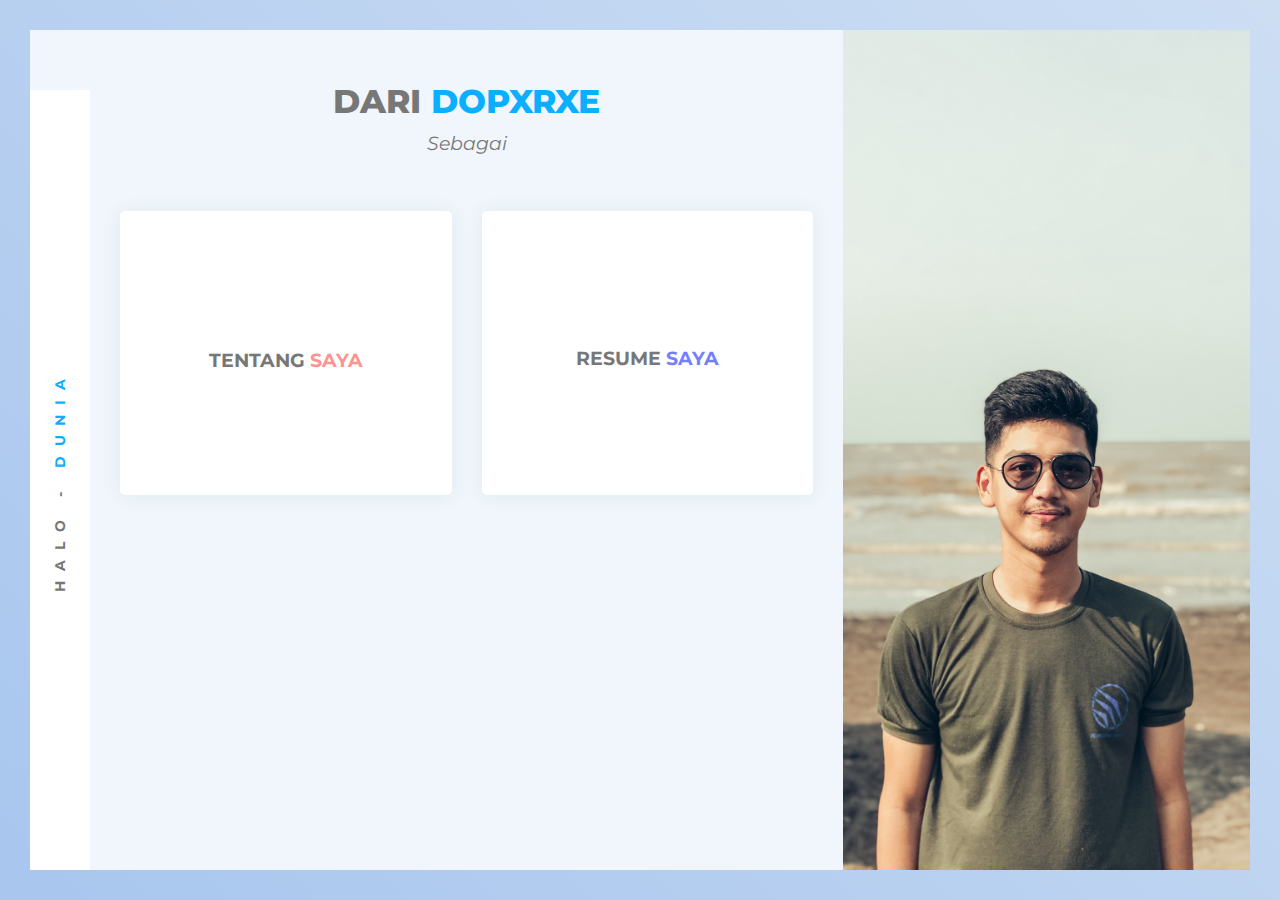
==== index.html @ a33226aa "Skin.css (update)" ====
<!DOCTYPE html>
<html lang="zxx" dir="ltr">

<head>
    <meta charset="UTF-8">
    <meta http-equiv="X-UA-Compatible" content="IE=edge">
    <meta name="viewport" content="width=device-width, initial-scale=1.0, shrink-to-fit=no">
    <!-- Keywords -->
    <meta name="keywords" content="Personal Page, Portfolio, CV, Resume">
    <!-- Title -->
    <title>Dopxrxe - Website</title>
    <!-- Google Fonts -->
    <link href="https://fonts.googleapis.com/css?family=Montserrat:400,400i,700,800%7COpen+Sans:400,400i,700"
        rel="stylesheet">
    <!-- CSS Files -->
    <link href="css/bootstrap.min.css" rel="stylesheet">
    <link rel="stylesheet" href="https://pro.fontawesome.com/releases/v5.10.0/css/all.css"
        integrity="sha384-AYmEC3Yw5cVb3ZcuHtOA93w35dYTsvhLPVnYs9eStHfGJvOvKxVfELGroGkvsg+p" crossorigin="anonymous" />
    <link href="css/magnific-popup.min.css" rel="stylesheet">
    <link href="css/skin.css" rel="stylesheet">
    <link href="css/main.css" rel="stylesheet">
    <link href="css/custom.css" rel="stylesheet">
    <!-- HTML5 shim and Respond.js for IE8 support of HTML5 elements and media queries -->
    <!-- WARNING: Respond.js doesn't work if you view the page via file:// -->
    <!--[if lt IE 9]>
<script src="https://oss.maxcdn.com/html5shiv/3.7.3/html5shiv.min.js"></script>
<script src="https://oss.maxcdn.com/respond/1.4.2/respond.min.js"></script>
<![endif]-->
</head>

<body>
    <!-- Pre Load Starts -->
    <!-- <div id="pre-load">
        <div class="load-circle"></div>
    </div> -->
    <!-- Pre Load Ends -->
    <!-- Wrapper Starts -->
    <div id="wrapper">
        <div class="container-fluid">
            <div class="row no-gutters v-full">
                <!-- Left Wrapper Starts -->
                <div id="left-wrapper" class="col-12 col-lg-8">
                    <!-- Main Content (Home) Starts -->
                    <div id="home" class="main-content">
                        <!-- Content Hanging On Home Section Starts -->
                        <div class="hanging">
                            <div class="logo-hanging">
                                <i class="fas fa-globe"></i>
                            </div>
                            <div class="text-hanging">
                                <div class="word">
                                    <h6>halo - <span>dunia</span></h6>
                                </div>
                            </div>
                        </div>
                        <!-- Content Hanging On Home Section Ends -->
                        <!-- Inner Content Starts -->
                        <div class="inner-content">
                            <!-- Head Content Starts -->
                            <div class="head-content">
                                <h3>dari <span class="name">dopxrxe</span></h3>
                                <h5>Sebagai <span class="passion" data-text="Pengembang Ui & UX, Desain Grafis"></span>
                                </h5>
                            </div>
                            <!-- Head Content Ends -->
                            <!-- Content Starts -->
                            <div class="content">
                                <!-- About Menu Starts -->
                                <div id="about-menu" class="box-wrapper">
                                    <div class="inner-box-wrapper">
                                        <a href="#about" class="menu-link">
                                            <div class="valign-center">
                                                <i class="fas fa-id-card fa-3x"></i>
                                                <h5>Tentang <span>Saya</span></h5>
                                            </div>
                                        </a>
                                    </div>
                                </div>
                                <!-- About Menu Ends -->
                                <!-- Resume Menu Starts -->
                                <div id="resume-menu" class="box-wrapper">
                                    <div class="inner-box-wrapper">
                                        <a href="#resume" class="menu-link">
                                            <div class="valign-center">
                                                <i class="fas fa-newspaper fa-3x"></i>
                                                <h5>Resume <span>Saya</span></h5>
                                            </div>
                                        </a>
                                    </div>
                                </div>
                                <!-- Resume Menu Ends -->
                                <!-- Portfolio Menu Starts -->
                                <!-- <div id="portfolio-menu" class="box-wrapper">
                                    <div class="inner-box-wrapper">
                                        <a href="#portfolio" class="menu-link">
                                            <div class="valign-center">
                                                <i class="fas fa-toolbox fa-3x"></i>
                                                <h5>My <span>Portfolio</span></h5>
                                            </div>
                                        </a>
                                    </div>
                                </div> -->
                                <!-- Portfolio Menu Ends -->
                                <!-- Contact Menu Starts -->
                                <!-- <div id="contact-menu" class="box-wrapper">
                                    <div class="inner-box-wrapper">
                                        <a href="#contact" class="menu-link">
                                            <div class="valign-center">
                                                <i class="fas fa-envelope fa-3x"></i>
                                                <h5>Contact <span>Me</span></h5>
                                            </div>
                                        </a>
                                    </div>
                                </div> -->
                                <!-- Contact Menu Ends -->
                            </div>
                            <!-- Content Ends -->
                        </div>
                        <!-- Inner Content Ends -->
                    </div>
                    <!-- Main Content (Home) Ends -->
                    <!-- Main Content (About) Starts -->
                    <div id="about" class="main-content">
                        <!-- Close Button Starts -->
                        <a href="#home" class="close-menu-link">
                            <i class="close-button fas fa-times-circle fa-2x"></i>
                        </a>
                        <!-- Close Button Ends -->
                        <!-- Content Hanging On About Section Starts -->
                        <div class="hanging">
                            <div class="logo-hanging">
                                <i class="fas fa-id-card"></i>
                            </div>
                            <div class="text-hanging">
                                <div class="word">
                                    <h6>ABOUT <span>ME</span></h6>
                                </div>
                            </div>
                        </div>
                        <!-- Content Hanging On About Section Ends -->
                        <!-- Inner Content Starts -->
                        <div class="inner-content">
                            <!-- Head Content Starts -->
                            <div class="head-content">
                                <h3>Tentang <span>Saya</span></h3>
                            </div>
                            <!-- Head Content Ends -->
                            <!-- Content Starts -->
                            <div class="content">
                                <!-- Personal Info Starts -->
                                <div id="personal-info">
                                    <!-- Personal Info Heading Starts -->
                                    <h5>Informasi Pribadi</h5>
                                    <!-- Personal Info Heading Ends -->
                                    <div class="row no-gutters">
                                        <!-- Profile Picture Starts -->
                                        <div class="profile-picture col-md-2 col-sm-3 col-12"></div>
                                        <!-- Profile Picture Ends -->
                                        <!-- Summary Starts -->
                                        <div class="summary col-md-10 col-sm-9 col-12">
                                            <!-- Single Paragraph Starts -->
                                            <p>Saya seorang web desainer, bisa dibilang begitu kurang lebih, yang
                                                bekerja di salah satu perusahaan bumn dibidang pesawat terbang. Disini
                                                saya sebagai staff IT yang mengurus website perusahaan supaya menarik
                                                untuk kostumer.
                                            </p>
                                            <!-- Single Paragraph Ends -->
                                        </div>
                                        <!-- Summary Ends -->
                                        <!-- Single Profile Starts -->
                                        <div class="profile col-12 col-sm-6">
                                            <ul>
                                                <!-- Single Content On Profile Starts -->
                                                <li>
                                                    <span class="label">
                                                        <i class="fas fa-angle-double-right"></i><span>Nama Depan</span>
                                                    </span>
                                                    <span class="dash">-</span>
                                                    <span class="value">Dira</span>
                                                </li>
                                                <!-- Single Content On Profile Ends -->
                                                <!-- Single Content On Profile Starts -->
                                                <li>
                                                    <span class="label">
                                                        <i class="fas fa-angle-double-right"></i><span>Nama Akhir</span>
                                                    </span>
                                                    <span class="dash">-</span>
                                                    <span class="value">Okta Prindana</span>
                                                </li>
                                                <!-- Single Content On Profile Ends -->
                                                <!-- Single Content On Profile Starts -->
                                                <li>
                                                    <span class="label">
                                                        <i class="fas fa-angle-double-right"></i><span>Tanggal
                                                            Lahir</span>
                                                    </span>
                                                    <span class="dash">-</span>
                                                    <span class="value">18 Oktober 1994</span>
                                                </li>
                                                <!-- Single Content On Profile Ends -->
                                                <!-- Single Content On Profile Starts -->
                                                <li>
                                                    <span class="label">
                                                        <i class="fas fa-angle-double-right"></i><span>Kebangsaan</span>
                                                    </span>
                                                    <span class="dash">-</span>
                                                    <span class="value">Indonesia</span>
                                                </li>
                                                <!-- Single Content On Profile Ends -->
                                            </ul>
                                        </div>
                                        <!-- Single Profile Ends -->
                                        <!-- Single Profile Starts -->
                                        <div class="profile col-12 col-sm-6">
                                            <ul>
                                                <!-- Single Content On Profile Starts -->
                                                <li>
                                                    <span class="label">
                                                        <i class="fas fa-angle-double-right"></i><span>Telepon</span>
                                                    </span>
                                                    <span class="dash">-</span>
                                                    <span class="value">+62 818 1810 ****</span>
                                                </li>
                                                <!-- Single Content On Profile Ends -->
                                                <!-- Single Content On Profile Starts -->
                                                <li>
                                                    <span class="label">
                                                        <i class="fas fa-angle-double-right"></i><span>Email</span>
                                                    </span>
                                                    <span class="dash">-</span>
                                                    <span class="value"><a
                                                            href="mailto: dopxrxe@icloud.com">dopxrxe@icloud.com</a></span>
                                                </li>
                                                <!-- Single Content On Profile Ends -->
                                                <!-- Single Content On Profile Starts -->
                                                <li>
                                                    <span class="label">
                                                        <i class="fas fa-angle-double-right"></i><span>Address</span>
                                                    </span>
                                                    <span class="dash">-</span>
                                                    <span class="value">Bandung, Pasteur</span>
                                                </li>
                                                <!-- Single Content On Profile Ends -->
                                                <!-- Single Content On Profile Starts -->
                                                <li>
                                                    <span class="label">
                                                        <i class="fas fa-angle-double-right"></i><span>Bahasa</span>
                                                    </span>
                                                    <span class="dash">-</span>
                                                    <span class="value">Inggris, Indonesia</span>
                                                </li>
                                                <!-- Single Content On Profile Ends -->
                                            </ul>
                                        </div>
                                        <!--
                                        <div class="social-media col-12">
                                            <ul>
                                                <a href="#">
                                                    <span class="front">
                                                        <i class="fab fa-facebook-f"></i>
                                                    </span>
                                                    <span class="back">
                                                        <i class="fab fa-facebook-f"></i>
                                                    </span>
                                                </a>
                                                </li>
                                                <li>
                                                    <a href="#">
                                                        <span class="front">
                                                            <i class="fab fa-instagram"></i>
                                                        </span>
                                                        <span class="back">
                                                            <i class="fab fa-instagram"></i>
                                                        </span>
                                                    </a>
                                                </li>
                                                <li>
                                                    <a href="#">
                                                        <span class="front">
                                                            <i class="fab fa-linkedin-in"></i>
                                                        </span>
                                                        <span class="back">
                                                            <i class="fab fa-linkedin-in"></i>
                                                        </span>
                                                    </a>
                                                </li>
                                            </ul>
                                        </div>
                                        <div class="button-wrapper col-12">
                                            <div class="single-button">
                                                <a href="#">
                                                    <span class="front">
                                                        <i class="fas fa-file-pdf"></i><span class="value">Download
                                                            <span>CV</span></span>
                                                    </span>
                                                    <span class="back">
                                                        <i class="fas fa-file-pdf"></i><span class="value">Download
                                                            <span>CV</span></span>
                                                    </span>
                                                </a>
                                            </div>
                                            <div class="single-button" id="contact-me">
                                                <a href="#contact" id="contact-button">
                                                    <span class="front">
                                                        <i class="fas fa-envelope"></i><span class="value">Contact
                                                            <span>Me</span></span>
                                                    </span>
                                                    <span class="back">
                                                        <i class="fas fa-envelope"></i><span class="value">Contact
                                                            <span>Me</span></span>
                                                    </span>
                                                </a>
                                            </div>
                                        </div>
                                        -->
                                    </div>
                                </div>
                                <!-- Personal Info Ends -->
                                <!-- Services Starts -->
                                <div id="services">
                                    <!-- Services Heading Starts -->
                                    <h5>Daftar Pekerjaan</h5>
                                    <!-- Services Heading Ends -->
                                    <div class="row no-gutters">
                                        <!-- Single Service Starts -->
                                        <div class="single-service col-sm-6 col-12">
                                            <ul>
                                                <li class="service-number">
                                                    <span class="first-word">Pekerjaan</span>
                                                    <span class="second-word">01</span>
                                                </li>
                                                <li>
                                                    <ul>
                                                        <li class="service-name">
                                                            <i class="fas fa-angle-double-right"></i><span>Desain
                                                                Website</span>
                                                        </li>
                                                        <li class="service-body">Sebagai web desainer, saya ingin
                                                            membuat antarmuka website yang menarik, </li>
                                                    </ul>
                                                </li>
                                            </ul>
                                        </div>
                                        <!-- Single Service Ends -->
                                        <!-- Single Service Starts -->
                                        <div class="single-service col-sm-6 col-12">
                                            <ul>
                                                <li class="service-number">
                                                    <span class="first-word">Pekerjaan</span>
                                                    <span class="second-word">02</span>
                                                </li>
                                                <li>
                                                    <ul>
                                                        <li class="service-name">
                                                            <i class="fas fa-angle-double-right"></i><span>Pengembangan
                                                                Website</span>
                                                        </li>
                                                        <li class="service-body">Mengembangkan website agar memberikan
                                                            pengalaman kepada pengguna yang mengunjungi website
                                                            tersebut.</li>
                                                    </ul>
                                                </li>
                                            </ul>
                                        </div>
                                        <!-- Single Service Ends -->
                                        <!-- Single Service Starts -->
                                        <div class="single-service col-sm-6 col-12">
                                            <ul>
                                                <li class="service-number">
                                                    <span class="first-word">Pekerjaan</span>
                                                    <span class="second-word">03</span>
                                                </li>
                                                <li>
                                                    <ul>
                                                        <li class="service-name">
                                                            <i class="fas fa-angle-double-right"></i><span>Desain
                                                                Grafis</span>
                                                        </li>
                                                        <li class="service-body">Membuat desain grafis untuk menambah
                                                            ketertarikan pada website yang saya sedang kembangkan.</li>
                                                    </ul>
                                                </li>
                                            </ul>
                                        </div>
                                        <!-- Single Service Ends -->
                                    </div>
                                </div>
                                <!-- Services Ends -->
                            </div>
                            <!-- Content Ends -->
                        </div>
                        <!-- Inner Content Ends -->
                    </div>
                    <!-- Main Content (About) Ends -->
                    <!-- Main Content (Resume) Starts -->
                    <div id="resume" class="main-content">
                        <!-- Close Button Starts -->
                        <a href="#home" class="close-menu-link">
                            <i class="fas fa-times-circle fa-2x"></i>
                        </a>
                        <!-- Close Button Ends -->
                        <!-- Content Hanging On Resume Section Starts -->
                        <div class="hanging">
                            <div class="logo-hanging">
                                <i class="fas fa-newspaper"></i>
                            </div>
                            <div class="text-hanging">
                                <div class="word">
                                    <h6>RESUME <span>SAYA</span></h6>
                                </div>
                            </div>
                        </div>
                        <!-- Content Hanging On Resume Section Ends -->
                        <!-- Inner Content Starts -->
                        <div class="inner-content">
                            <!-- Head Content Starts -->
                            <div class="head-content">
                                <h3>Resume <span>Saya</span></h3>
                            </div>
                            <!-- Head Content Ends -->
                            <!-- Content Starts -->
                            <div class="content">
                                <!-- Skills Starts -->
                                <div class="skills">
                                    <!-- Skills Heading Starts -->
                                    <h5>Keterampilan</h5>
                                    <!-- Skills Heading Ends -->
                                    <div class="row no-gutters">
                                        <!-- Single Skills Wrapper Starts -->
                                        <div class="single-skills-wrapper col-12 col-sm-6">
                                            <ul>
                                                <li class="skills-heading">
                                                    <span class="first-word">Web</span>
                                                    <span class="second-word">Desain</span>
                                                </li>
                                                <li>
                                                    <ul>
                                                        <li class="single-skill">
                                                            <ul>
                                                                <li class="skill-name">
                                                                    <i
                                                                        class="fas fa-angle-double-right"></i><span>HTML</span>
                                                                </li>
                                                                <!-- <li class="percentage">70%</li>
                                                                <li class="progress-wrapper">
                                                                    <span class="progress"></span>
                                                                </li> -->
                                                            </ul>
                                                        </li>
                                                        <li class="single-skill">
                                                            <ul>
                                                                <li class="skill-name">
                                                                    <i
                                                                        class="fas fa-angle-double-right"></i><span>CSS</span>
                                                                </li>
                                                            </ul>
                                                        </li>
                                                        <li class="single-skill">
                                                            <ul>
                                                                <li class="skill-name">
                                                                    <i
                                                                        class="fas fa-angle-double-right"></i><span>Bootstrap 4</span>
                                                                </li>
                                                            </ul>
                                                        </li>
                                                        <!-- Single Skill Ends -->
                                                    </ul>
                                                </li>
                                            </ul>
                                        </div>
                                        <!-- Single Skills Wrapper Ends -->
                                        <!-- Single Skills Wrapper Starts -->
                                        <div class="single-skills-wrapper col-12 col-sm-6">
                                            <ul>
                                                <!-- Skills Heading Starts -->
                                                <li class="skills-heading">
                                                    <span class="first-word">Web</span>
                                                    <span class="second-word">pemrograman</span>
                                                </li>
                                                <!-- Skills Heading Ends -->
                                                <li>
                                                    <ul>
                                                        <!-- Single Skill Starts -->
                                                        <li class="single-skill">
                                                            <ul>
                                                                <li class="skill-name">
                                                                    <i class="fas fa-angle-double-right"></i><span>SQL / XAMPP</span>
                                                                </li>
                                                            </ul>
                                                        </li>
                                                        <!-- Single Skill Ends -->
                                                        <!-- Single Skill Starts -->
                                                        <li class="single-skill">
                                                            <ul>
                                                                <li class="skill-name">
                                                                    <i class="fas fa-angle-double-right"></i><span>PHP</span>
                                                                </li>
                                                            </ul>
                                                        </li>
                                                        <!-- Single Skill Ends -->
                                                        <!-- Single Skill Starts -->
                                                        <li class="single-skill">
                                                            <ul>
                                                                <li class="skill-name">
                                                                    <i class="fas fa-angle-double-right"></i><span>Javascript</span>
                                                                </li>
                                                            </ul>
                                                        </li>
                                                        <!-- Single Skill Ends -->
                                                    </ul>
                                                </li>
                                            </ul>
                                        </div>
                                        <!-- Single Skills Wrapper Ends -->
                                    </div>
                                </div>
                                <!-- Skills Ends -->
                                <!-- Education Starts -->
                                <div class="education">
                                    <!-- Education Heading Starts -->
                                    <h5>Pendidikan</h5>
                                    <!-- Education Heading Ends -->
                                    <div class="row no-gutters">
                                        <!-- Single Education Starts -->
                                        <div class="single-education col-sm-6 col-12">
                                            <ul>
                                                <li class="education-when-where">
                                                    <span class="when">2013 - 2017</span>
                                                    <span class="where">Nusamandiri</span>
                                                </li>
                                                <li>
                                                    <ul>
                                                        <li class="education-name">
                                                            <i class="fas fa-angle-double-right"></i><span>Sistem Informasi</span>
                                                        </li>
                                                        <li class="education-body">Gelar sarjana satu, di nusamandiri, dengan jurusan sistem informasi, yang
                                                            berfokus pada web programming dan analis.</li>
                                                    </ul>
                                                </li>
                                            </ul>
                                        </div>
                                        <!-- Single Education Ends -->
                                        <!-- Single Education Starts -->
                                        <div class="single-education col-sm-6 col-12">
                                            <ul>
                                                <li class="education-when-where">
                                                    <span class="when">2015 - 2017</span>
                                                    <span class="where">Dumetschool</span>
                                                </li>
                                                <li>
                                                    <ul>
                                                        <li class="education-name">
                                                            <i class="fas fa-angle-double-right"></i><span>Kursus Master Website</span>
                                                        </li>
                                                        <li class="education-body">Mengikuti dan lulus dalam kursus master website. 
                                                            Mempelajari cara membuat desain website, dengan <code>HTML</code>, <code>CSS</code>, <code>Bootstrap</code>.
                                                            Setelah selesai dengan desain web, lanjut ke web pemrogramman dengan <code>PHP5</code>, dipadukan 
                                                            agar lebih responsive dengan <code>Javascript/Jquery</code>,
                                                            dan penyimpanan data seperti phpmyadmin oleh <code>XAMPP</code>. 
                                                        </li>
                                                    </ul>
                                                </li>
                                            </ul>
                                        </div>
                                        <!-- Single Education Ends -->
                                    </div>
                                </div>
                                <!-- Education Ends -->
                                <!-- Experience Starts -->
                                <div class="experience">
                                    <!-- Experience Heading Starts -->
                                    <h5>Experience</h5>
                                    <!-- Experience Heading Ends -->
                                    <div class="row no-gutters">
                                        <!-- Single Experience Starts -->
                                        <div class="single-experience col-sm-6 col-12">
                                            <ul>
                                                <li class="experience-when-where">
                                                    <span class="when">2017 - 2018</span>
                                                    <span class="where">PT. Internux &#40;BOLT&#41;</span>
                                                </li>
                                                <li>
                                                    <ul>
                                                        <li class="experience-name">
                                                            <i class="fas fa-angle-double-right"></i><span>Marketing Front-End</span>
                                                        </li>
                                                        <li class="experience-body">Bekerja sebagai marketing yang menggunakan aplikasi CRM pada perusahaan tersebut.
                                                            untuk proses transaksi jual beli yang langsung berhubungan dengan pelanggan.
                                                        </li>
                                                    </ul>
                                                </li>
                                            </ul>
                                        </div>
                                        <!-- Single Experience Ends -->
                                        <!-- Single Experience Starts -->
                                        <div class="single-experience col-sm-6 col-12">
                                            <ul>
                                                <li class="experience-when-where">
                                                    <span class="when">2018 - Sekarang</span>
                                                    <span class="where">PT.Dirgantara Indonesia</span>
                                                </li>
                                                <li>
                                                    <ul>
                                                        <li class="experience-name">
                                                            <i class="fas fa-angle-double-right"></i><span>UI / UX
                                                                Designer</span>
                                                        </li>
                                                        <li class="experience-body">Lorem ipsum dolor sit amet,
                                                            consectetur adipisicing elit. Ipsa, nostrum ad temporibus.
                                                        </li>
                                                    </ul>
                                                </li>
                                            </ul>
                                        </div>
                                        <!-- Single Experience Ends -->
                                        <!-- Single Experience Starts -->
                                        <div class="single-experience col-sm-6 col-12">
                                            <ul>
                                                <li class="experience-when-where">
                                                    <span class="when">2010 - 2013</span>
                                                    <span class="where">Envato</span>
                                                </li>
                                                <li>
                                                    <ul>
                                                        <li class="experience-name">
                                                            <i class="fas fa-angle-double-right"></i><span>Front-End
                                                                Developer</span>
                                                        </li>
                                                        <li class="experience-body">Lorem ipsum dolor sit amet,
                                                            consectetur adipisicing elit dio hic deser.</li>
                                                    </ul>
                                                </li>
                                            </ul>
                                        </div>
                                        <!-- Single Experience Ends -->
                                        <!-- Single Experience Starts -->
                                        <div class="single-experience col-sm-6 col-12">
                                            <ul>
                                                <li class="experience-when-where">
                                                    <span class="when">2008 - 2010</span>
                                                    <span class="where">Adobe</span>
                                                </li>
                                                <li>
                                                    <ul>
                                                        <li class="experience-name">
                                                            <i class="fas fa-angle-double-right"></i><span>Community
                                                                Manager</span>
                                                        </li>
                                                        <li class="experience-body">Lorem ipsum dolor sit amet,
                                                            consectetur adipisicing elit. Inventore exercitationem.</li>
                                                    </ul>
                                                </li>
                                            </ul>
                                        </div>
                                        <!-- Single Experience Ends -->
                                    </div>
                                </div>
                                <!-- Experience Ends -->
                                <!-- Fun Facts Starts -->
                                <div class="fun-facts">
                                    <!-- Fun Facts Heading Starts -->
                                    <h5>Fun Facts</h5>
                                    <!-- Fun Facts Heading Ends -->
                                    <div class="row no-gutters">
                                        <!-- Single Fun Fact Starts -->
                                        <div class="single-fun-fact col-12 col-sm-4">
                                            <ul>
                                                <li class="fun-fact-icon">
                                                    <i class="fas fa-business-time fa-3x"></i>
                                                </li>
                                                <li class="fun-fact-value">5+</li>
                                                <li class="fun-fact-body">
                                                    <i class="fas fa-angle-double-right"></i><span>Years
                                                        Experience</span>
                                                </li>
                                            </ul>
                                        </div>
                                        <!-- Single Fun Fact Ends -->
                                        <!-- Single Fun Fact Starts -->
                                        <div class="single-fun-fact col-12 col-sm-4">
                                            <ul>
                                                <li class="fun-fact-icon">
                                                    <i class="fas fa-handshake fa-3x"></i>
                                                </li>
                                                <li class="fun-fact-value">40+</li>
                                                <li class="fun-fact-body">
                                                    <i class="fas fa-angle-double-right"></i><span>Done Projects</span>
                                                </li>
                                            </ul>
                                        </div>
                                        <!-- Single Fun Fact Ends -->
                                        <!-- Single Fun Fact Starts -->
                                        <div class="single-fun-fact col-12 col-sm-4">
                                            <ul>
                                                <li class="fun-fact-icon">
                                                    <i class="fas fa-heart fa-3x"></i>
                                                </li>
                                                <li class="fun-fact-value">87+</li>
                                                <li class="fun-fact-body">
                                                    <i class="fas fa-angle-double-right"></i><span>Happy
                                                        Customers</span>
                                                </li>
                                            </ul>
                                        </div>
                                        <!-- Single Fun Fact Ends -->
                                    </div>
                                </div>
                                <!-- Fun Facts Ends -->
                                <!-- Button Wrapper Starts -->
                                <div class="button-wrapper">
                                    <!-- Single Button Starts -->
                                    <a href="#">
                                        <span class="front">
                                            <i class="fas fa-file-pdf"></i><span class="value">Download
                                                <span>Resume</span></span>
                                        </span>
                                        <span class="back">
                                            <i class="fas fa-file-pdf"></i><span class="value">Download
                                                <span>Resume</span></span>
                                        </span>
                                    </a>
                                    <!-- Single Button Ends -->
                                </div>
                                <!-- Button Wrapper Ends -->
                            </div>
                            <!-- Content Ends -->
                        </div>
                        <!-- Inner Content Ends -->
                    </div>
                    <!-- Main Content (Resume) Ends -->
                    <!-- Main Content (Portfolio) Starts -->
                    <div id="portfolio" class="main-content">
                        <!-- Close Button Starts -->
                        <a href="#home" class="close-menu-link">
                            <i class="close-button fas fa-times-circle fa-2x"></i>
                        </a>
                        <!-- Close Button Ends -->
                        <!-- Content Hanging On Portfolio Section Starts -->
                        <div class="hanging">
                            <div class="logo-hanging">
                                <i class="fas fa-toolbox"></i>
                            </div>
                            <div class="text-hanging">
                                <div class="word">
                                    <h6>MY <span>PORTFOLIO</span></h6>
                                </div>
                            </div>
                        </div>
                        <!-- Content Hanging On Portfolio Section Ends -->
                        <!-- Inner Content Starts -->
                        <div class="inner-content">
                            <!-- Head Content Starts -->
                            <div class="head-content">
                                <h3>My <span>Portfolio</span></h3>
                            </div>
                            <!-- Head Content Ends -->
                            <!-- Content Starts -->
                            <div class="content">
                                <!-- Projects Starts -->
                                <div id="projects">
                                    <!-- Projects Heading Starts -->
                                    <h5>Projects</h5>
                                    <!-- Projects Heading Ends -->
                                    <div class="row no-gutters">
                                        <!-- Portfolio Filter Starts -->
                                        <div class="portfolio-filter col-12">
                                            <ul>
                                                <!-- Single Filter Starts -->
                                                <li>
                                                    <a href="#" data-filter="*" class="current">All Elements</a>
                                                </li>
                                                <!-- Single Filter Ends -->
                                                <!-- Single Filter Starts -->
                                                <li>
                                                    <a href="#" data-filter=".web-templates">Web Templates</a>
                                                </li>
                                                <!-- Single Filter Ends -->
                                                <!-- Single Filter Starts -->
                                                <li>
                                                    <a href="#" data-filter=".logos">Logos</a>
                                                </li>
                                                <!-- Single Filter Ends -->
                                                <!-- Single Filter Starts -->
                                                <li>
                                                    <a href="#" data-filter=".drawings">Drawings</a>
                                                </li>
                                                <!-- Single Filter Ends -->
                                                <!-- Single Filter Starts -->
                                                <li>
                                                    <a href="#" data-filter=".ui-elements">UI Elements</a>
                                                </li>
                                                <!-- Single Filter Ends -->
                                            </ul>
                                        </div>
                                        <!-- Portfolio Filter Ends -->
                                        <!-- Portfolio Item Starts -->
                                        <div class="portfolio-item col-12">
                                            <div class="item-wrapper row">
                                                <!-- Single Item Starts -->
                                                <div class="item web-templates col-md-4 col-sm-6 col-12">
                                                    <!-- Image Starts -->
                                                    <div class="image">
                                                        <img src="img/projects/data-analysis-landing-page.jpg"
                                                            alt="Data Analysis Landing Page">
                                                    </div>
                                                    <!-- Image Ends -->
                                                    <!-- Overlay Starts -->
                                                    <div class="overlay">
                                                        <!-- View More (Button) Starts -->
                                                        <a class="view-more" href="#data-analysis-landing-page">
                                                            <span class="front">
                                                                <i class="far fa-eye"></i><span class="value">View
                                                                    <span>More</span></span>
                                                            </span>
                                                            <span class="back">
                                                                <i class="far fa-eye"></i><span class="value">View
                                                                    <span>More</span></span>
                                                            </span>
                                                        </a>
                                                        <!-- View More (Button) Ends -->
                                                        <!-- Image Info Starts -->
                                                        <div class="image-info">
                                                            <!-- Project Name Starts -->
                                                            <span class="project-name">Data Analysis Landing
                                                                Page</span>
                                                            <!-- Project Name Ends -->
                                                            <!-- Project Tags Starts -->
                                                            <span class="project-tags">
                                                                <!-- Tag Icon Starts -->
                                                                <span class="tag-icon">
                                                                    <i class="fas fa-tags"></i>
                                                                </span>
                                                                <!-- Tag Icon Ends -->
                                                                <!-- Tag Label Starts -->
                                                                <span class="tag-label">Web Templates</span>
                                                                <!-- Tag Label Ends -->
                                                            </span>
                                                            <!-- Project Tags Ends -->
                                                        </div>
                                                        <!-- Image Info Ends -->
                                                    </div>
                                                    <!-- Overlay Ends -->
                                                    <!-- Project Popup Starts -->
                                                    <div id="data-analysis-landing-page" class="project-popup mfp-hide">
                                                        <!-- Project Picture On Popup Starts -->
                                                        <img class="project-picture"
                                                            src="img/projects/data-analysis-landing-page.jpg"
                                                            alt="Data Analysis Landing Page">
                                                        <!-- Project Picture On Popup Ends -->
                                                        <!-- Project Name Starts -->
                                                        <h5 class="project-name">Data Analysis Landing Page</h5>
                                                        <!-- Project Name Ends -->
                                                        <!-- Project Info Starts -->
                                                        <div class="project-info">
                                                            <!-- List Info Project Starts -->
                                                            <ul class="list-info-project">
                                                                <!-- Single List Starts -->
                                                                <li>
                                                                    <span class="label">Client</span>
                                                                    <span class="separator">:</span>
                                                                    <span class="value">Envato</span>
                                                                </li>
                                                                <!-- Single List Ends -->
                                                                <!-- Single List Starts -->
                                                                <li>
                                                                    <span class="label">Date</span>
                                                                    <span class="separator">:</span>
                                                                    <span class="value">14 March 2018</span>
                                                                </li>
                                                                <!-- Single List Ends -->
                                                                <!-- Single List Starts -->
                                                                <li>
                                                                    <span class="label">Categories</span>
                                                                    <span class="separator">:</span>
                                                                    <span class="value">Web Templates</span>
                                                                </li>
                                                                <!-- Single List Ends -->
                                                            </ul>
                                                            <!-- List Info Project Ends -->
                                                            <!-- Project Description Starts -->
                                                            <div class="project-description">
                                                                <!-- Single Paragraph Starts -->
                                                                <p>Lorem ipsum dolor sit amet, consectetur
                                                                    adipisicing
                                                                    elit. Laudantium esse Rem quidem, incidunt ad
                                                                    numquam quibusdam hic. Iste, sunt, corporis.
                                                                    Nisi
                                                                    itaque eligendi illum quod, ipsam dolor commodi
                                                                    blanditiis iste. Consequuntur doloribus
                                                                    accusantium
                                                                    sed tempora voluptatum, quisquam sit modi qui
                                                                    maxime
                                                                    reiciendis, harum, earum. Eum, ex quam
                                                                    excepturi.
                                                                </p>
                                                                <!-- Single Paragraph Ends -->
                                                                <!-- Single Paragraph Starts -->
                                                                <p>Lorem ipsum dolor sit amet, consectetur
                                                                    adipisicing
                                                                    elit. Possimus expedita explicabo sed voluptatum
                                                                    minus quos dolorum officia odio reiciendis
                                                                    nesciunt.
                                                                    Cupiditate, aperiam, architecto exercitationem
                                                                    repudiandae quas quisquam incidunt et quasi.</p>
                                                                <!-- Single Paragraph -->
                                                            </div>
                                                            <!-- Project Description Ends -->
                                                        </div>
                                                        <!-- Project Info Ends -->
                                                        <!-- Project Source Button Starts -->
                                                        <a class="project-source" href="#">
                                                            <span class="front">
                                                                <i class="fas fa-long-arrow-alt-right"></i>
                                                                <span class="value">Visit
                                                                    <span>Project</span></span>
                                                            </span>
                                                            <span class="back">
                                                                <i class="fas fa-long-arrow-alt-right"></i>
                                                                <span class="value">Visit
                                                                    <span>Project</span></span>
                                                            </span>
                                                        </a>
                                                        <!-- Project Source Button Ends -->
                                                    </div>
                                                    <!-- Project Popup Ends -->
                                                </div>
                                                <!-- Single Item Ends -->
                                                <!-- Single Item Starts -->
                                                <div class="item logos drawings col-md-4 col-sm-6 col-12">
                                                    <!-- Image Starts -->
                                                    <div class="image">
                                                        <img src="img/projects/hand-drawn-space-badge-collection.jpg"
                                                            alt="Hand Drawn Space Badge Collection">
                                                    </div>
                                                    <!-- Image Ends -->
                                                    <!-- Overlay Starts -->
                                                    <div class="overlay">
                                                        <!-- View More (Button) Starts -->
                                                        <a class="view-more" href="#hand-drawn-space-badge-collection">
                                                            <span class="front">
                                                                <i class="far fa-eye"></i><span class="value">View
                                                                    <span>More</span></span>
                                                            </span>
                                                            <span class="back">
                                                                <i class="far fa-eye"></i><span class="value">View
                                                                    <span>More</span></span>
                                                            </span>
                                                        </a>
                                                        <!-- View More (Button) Ends -->
                                                        <!-- Image Info Starts -->
                                                        <div class="image-info">
                                                            <!-- Project Name Starts -->
                                                            <span class="project-name">Hand Drawn Space Badge</span>
                                                            <!-- Project Name Ends -->
                                                            <!-- Project Tags Starts -->
                                                            <span class="project-tags">
                                                                <!-- Tag Icon Starts -->
                                                                <span class="tag-icon">
                                                                    <i class="fas fa-tags"></i>
                                                                </span>
                                                                <!-- Tag Icon Ends -->
                                                                <!-- Tag Label Starts -->
                                                                <span class="tag-label">Logos, Drawings</span>
                                                                <!-- Tag Label Ends -->
                                                            </span>
                                                            <!-- Project Tags Ends -->
                                                        </div>
                                                        <!-- Image Info Ends -->
                                                    </div>
                                                    <!-- Overlay Ends -->
                                                    <!-- Project Popup Starts -->
                                                    <div id="hand-drawn-space-badge-collection"
                                                        class="project-popup mfp-hide">
                                                        <!-- Project Picture On Popup Starts -->
                                                        <img class="project-picture"
                                                            src="img/projects/hand-drawn-space-badge-collection.jpg"
                                                            alt="Hand Drawn Space Badge Collection">
                                                        <!-- Project Picture On Popup Ends -->
                                                        <!-- Project Name Starts -->
                                                        <h5 class="project-name">Hand Drawn Space Badge</h5>
                                                        <!-- Project Name Ends -->
                                                        <!-- Project Info Starts -->
                                                        <div class="project-info">
                                                            <!-- List Info Project Starts -->
                                                            <ul class="list-info-project">
                                                                <!-- Single List Starts -->
                                                                <li>
                                                                    <span class="label">Client</span>
                                                                    <span class="separator">:</span>
                                                                    <span class="value">Envato</span>
                                                                </li>
                                                                <!-- Single List Ends -->
                                                                <!-- Single List Starts -->
                                                                <li>
                                                                    <span class="label">Date</span>
                                                                    <span class="separator">:</span>
                                                                    <span class="value">14 March 2018</span>
                                                                </li>
                                                                <!-- Single List Ends -->
                                                                <!-- Single List Starts -->
                                                                <li>
                                                                    <span class="label">Categories</span>
                                                                    <span class="separator">:</span>
                                                                    <span class="value">Logos, Drawings</span>
                                                                </li>
                                                                <!-- Single List Ends -->
                                                            </ul>
                                                            <!-- List Info Project Ends -->
                                                            <!-- Project Description Starts -->
                                                            <div class="project-description">
                                                                <!-- Single Paragraph Starts -->
                                                                <p>Lorem ipsum dolor sit amet, consectetur
                                                                    adipisicing
                                                                    elit. Laudantium esse Rem quidem, incidunt ad
                                                                    numquam quibusdam hic. Iste, sunt, corporis.
                                                                    Nisi
                                                                    itaque eligendi illum quod, ipsam dolor commodi
                                                                    blanditiis iste. Consequuntur doloribus
                                                                    accusantium
                                                                    sed tempora voluptatum, quisquam sit modi qui
                                                                    maxime
                                                                    reiciendis, harum, earum. Eum, ex quam
                                                                    excepturi.
                                                                </p>
                                                                <!-- Single Paragraph Ends -->
                                                                <!-- Single Paragraph Starts -->
                                                                <p>Lorem ipsum dolor sit amet, consectetur
                                                                    adipisicing
                                                                    elit. Possimus expedita explicabo sed voluptatum
                                                                    minus quos dolorum officia odio reiciendis
                                                                    nesciunt.
                                                                    Cupiditate, aperiam, architecto exercitationem
                                                                    repudiandae quas quisquam incidunt et quasi.</p>
                                                                <!-- Single Paragraph -->
                                                            </div>
                                                            <!-- Project Description Ends -->
                                                        </div>
                                                        <!-- Project Info Ends -->
                                                        <!-- Project Source Button Starts -->
                                                        <a class="project-source" href="#">
                                                            <span class="front">
                                                                <i class="fas fa-long-arrow-alt-right"></i>
                                                                <span class="value">Visit
                                                                    <span>Project</span></span>
                                                            </span>
                                                            <span class="back">
                                                                <i class="fas fa-long-arrow-alt-right"></i>
                                                                <span class="value">Visit
                                                                    <span>Project</span></span>
                                                            </span>
                                                        </a>
                                                        <!-- Project Source Button Ends -->
                                                    </div>
                                                    <!-- Project Popup Ends -->
                                                </div>
                                                <!-- Single Item Ends -->
                                                <!-- Single Item Starts -->
                                                <div class="item web-templates col-md-4 col-sm-6 col-12">
                                                    <!-- Image Starts -->
                                                    <div class="image">
                                                        <img src="img/projects/modern-teamwork-landing-page.jpg"
                                                            alt="Modern Teamwork Landing Page">
                                                    </div>
                                                    <!-- Image Ends -->
                                                    <!-- Overlay Starts -->
                                                    <div class="overlay">
                                                        <!-- View More (Button) Starts -->
                                                        <a class="view-more" href="#modern-teamwork-landing-page">
                                                            <span class="front">
                                                                <i class="far fa-eye"></i><span class="value">View
                                                                    <span>More</span></span>
                                                            </span>
                                                            <span class="back">
                                                                <i class="far fa-eye"></i><span class="value">View
                                                                    <span>More</span></span>
                                                            </span>
                                                        </a>
                                                        <!-- View More (Button) Ends -->
                                                        <!-- Image Info Starts -->
                                                        <div class="image-info">
                                                            <!-- Project Name Starts -->
                                                            <span class="project-name">Modern Teamwork Landing
                                                                Page</span>
                                                            <!-- Project Name Ends -->
                                                            <!-- Project Tags Starts -->
                                                            <span class="project-tags">
                                                                <!-- Tag Icon Starts -->
                                                                <span class="tag-icon">
                                                                    <i class="fas fa-tags"></i>
                                                                </span>
                                                                <!-- Tag Icon Ends -->
                                                                <!-- Tag Label Starts -->
                                                                <span class="tag-label">Web Templates</span>
                                                                <!-- Tag Label Ends -->
                                                            </span>
                                                            <!-- Project Tags Ends -->
                                                        </div>
                                                        <!-- Image Info Ends -->
                                                    </div>
                                                    <!-- Overlay Ends -->
                                                    <!-- Project Popup Starts -->
                                                    <div id="modern-teamwork-landing-page"
                                                        class="project-popup mfp-hide">
                                                        <!-- Project Picture On Popup Starts -->
                                                        <img class="project-picture"
                                                            src="img/projects/modern-teamwork-landing-page.jpg"
                                                            alt="Modern Teamwork Landing Page">
                                                        <!-- Project Picture On Popup Ends -->
                                                        <!-- Project Name Starts -->
                                                        <h5 class="project-name">Modern Teamwork Landing Page</h5>
                                                        <!-- Project Name Ends -->
                                                        <!-- Project Info Starts -->
                                                        <div class="project-info">
                                                            <!-- List Info Project Starts -->
                                                            <ul class="list-info-project">
                                                                <!-- Single List Starts -->
                                                                <li>
                                                                    <span class="label">Client</span>
                                                                    <span class="separator">:</span>
                                                                    <span class="value">Envato</span>
                                                                </li>
                                                                <!-- Single List Ends -->
                                                                <!-- Single List Starts -->
                                                                <li>
                                                                    <span class="label">Date</span>
                                                                    <span class="separator">:</span>
                                                                    <span class="value">14 March 2018</span>
                                                                </li>
                                                                <!-- Single List Ends -->
                                                                <!-- Single List Starts -->
                                                                <li>
                                                                    <span class="label">Categories</span>
                                                                    <span class="separator">:</span>
                                                                    <span class="value">Web Templates</span>
                                                                </li>
                                                                <!-- Single List Ends -->
                                                            </ul>
                                                            <!-- List Info Project Ends -->
                                                            <!-- Project Description Starts -->
                                                            <div class="project-description">
                                                                <!-- Single Paragraph Starts -->
                                                                <p>Lorem ipsum dolor sit amet, consectetur
                                                                    adipisicing
                                                                    elit. Laudantium esse Rem quidem, incidunt ad
                                                                    numquam quibusdam hic. Iste, sunt, corporis.
                                                                    Nisi
                                                                    itaque eligendi illum quod, ipsam dolor commodi
                                                                    blanditiis iste. Consequuntur doloribus
                                                                    accusantium
                                                                    sed tempora voluptatum, quisquam sit modi qui
                                                                    maxime
                                                                    reiciendis, harum, earum. Eum, ex quam
                                                                    excepturi.
                                                                </p>
                                                                <!-- Single Paragraph Ends -->
                                                                <!-- Single Paragraph Starts -->
                                                                <p>Lorem ipsum dolor sit amet, consectetur
                                                                    adipisicing
                                                                    elit. Possimus expedita explicabo sed voluptatum
                                                                    minus quos dolorum officia odio reiciendis
                                                                    nesciunt.
                                                                    Cupiditate, aperiam, architecto exercitationem
                                                                    repudiandae quas quisquam incidunt et quasi.</p>
                                                                <!-- Single Paragraph -->
                                                            </div>
                                                            <!-- Project Description Ends -->
                                                        </div>
                                                        <!-- Project Info Ends -->
                                                        <!-- Project Source Button Starts -->
                                                        <a class="project-source" href="#">
                                                            <span class="front">
                                                                <i class="fas fa-long-arrow-alt-right"></i>
                                                                <span class="value">Visit
                                                                    <span>Project</span></span>
                                                            </span>
                                                            <span class="back">
                                                                <i class="fas fa-long-arrow-alt-right"></i>
                                                                <span class="value">Visit
                                                                    <span>Project</span></span>
                                                            </span>
                                                        </a>
                                                        <!-- Project Source Button Ends -->
                                                    </div>
                                                    <!-- Project Popup Ends -->
                                                </div>
                                                <!-- Single Item Ends -->
                                                <!-- Single Item Starts -->
                                                <div class="item drawings col-md-4 col-sm-6 col-12">
                                                    <!-- Image Starts -->
                                                    <div class="image">
                                                        <img src="img/projects/pack-of-polygonal-animal-tattoos.jpg"
                                                            alt="Pack Of Polygonal Animal Tattoos">
                                                    </div>
                                                    <!-- Image Ends -->
                                                    <!-- Overlay Starts -->
                                                    <div class="overlay">
                                                        <!-- View More (Button) Starts -->
                                                        <a class="view-more" href="#pack-of-polygonal-animal-tattoos">
                                                            <span class="front">
                                                                <i class="far fa-eye"></i><span class="value">View
                                                                    <span>More</span></span>
                                                            </span>
                                                            <span class="back">
                                                                <i class="far fa-eye"></i><span class="value">View
                                                                    <span>More</span></span>
                                                            </span>
                                                        </a>
                                                        <!-- View More (Button) Ends -->
                                                        <!-- Image Info Starts -->
                                                        <div class="image-info">
                                                            <!-- Project Name Starts -->
                                                            <span class="project-name">Pack Of Polygonal Animal
                                                                Tattoos</span>
                                                            <!-- Project Name Ends -->
                                                            <!-- Project Tags Starts -->
                                                            <span class="project-tags">
                                                                <!-- Tag Icon Starts -->
                                                                <span class="tag-icon">
                                                                    <i class="fas fa-tags"></i>
                                                                </span>
                                                                <!-- Tag Icon Ends -->
                                                                <!-- Tag Label Starts -->
                                                                <span class="tag-label">Drawings</span>
                                                                <!-- Tag Label Ends -->
                                                            </span>
                                                            <!-- Project Tags Ends -->
                                                        </div>
                                                        <!-- Image Info Ends -->
                                                    </div>
                                                    <!-- Overlay Ends -->
                                                    <!-- Project Popup Starts -->
                                                    <div id="pack-of-polygonal-animal-tattoos"
                                                        class="project-popup mfp-hide">
                                                        <!-- Project Picture On Popup Starts -->
                                                        <img class="project-picture"
                                                            src="img/projects/pack-of-polygonal-animal-tattoos.jpg"
                                                            alt="Pack Of Polygonal Animal Tattoos">
                                                        <!-- Project Picture On Popup Ends -->
                                                        <!-- Project Name Starts -->
                                                        <h5 class="project-name">Pack Of Polygonal Animal Tattoos
                                                        </h5>
                                                        <!-- Project Name Ends -->
                                                        <!-- Project Info Starts -->
                                                        <div class="project-info">
                                                            <!-- List Info Project Starts -->
                                                            <ul class="list-info-project">
                                                                <!-- Single List Starts -->
                                                                <li>
                                                                    <span class="label">Client</span>
                                                                    <span class="separator">:</span>
                                                                    <span class="value">Envato</span>
                                                                </li>
                                                                <!-- Single List Ends -->
                                                                <!-- Single List Starts -->
                                                                <li>
                                                                    <span class="label">Date</span>
                                                                    <span class="separator">:</span>
                                                                    <span class="value">14 March 2018</span>
                                                                </li>
                                                                <!-- Single List Ends -->
                                                                <!-- Single List Starts -->
                                                                <li>
                                                                    <span class="label">Categories</span>
                                                                    <span class="separator">:</span>
                                                                    <span class="value">Drawings</span>
                                                                </li>
                                                                <!-- Single List Ends -->
                                                            </ul>
                                                            <!-- List Info Project Ends -->
                                                            <!-- Project Description Starts -->
                                                            <div class="project-description">
                                                                <!-- Single Paragraph Starts -->
                                                                <p>Lorem ipsum dolor sit amet, consectetur
                                                                    adipisicing
                                                                    elit. Laudantium esse Rem quidem, incidunt ad
                                                                    numquam quibusdam hic. Iste, sunt, corporis.
                                                                    Nisi
                                                                    itaque eligendi illum quod, ipsam dolor commodi
                                                                    blanditiis iste. Consequuntur doloribus
                                                                    accusantium
                                                                    sed tempora voluptatum, quisquam sit modi qui
                                                                    maxime
                                                                    reiciendis, harum, earum. Eum, ex quam
                                                                    excepturi.
                                                                </p>
                                                                <!-- Single Paragraph Ends -->
                                                                <!-- Single Paragraph Starts -->
                                                                <p>Lorem ipsum dolor sit amet, consectetur
                                                                    adipisicing
                                                                    elit. Possimus expedita explicabo sed voluptatum
                                                                    minus quos dolorum officia odio reiciendis
                                                                    nesciunt.
                                                                    Cupiditate, aperiam, architecto exercitationem
                                                                    repudiandae quas quisquam incidunt et quasi.</p>
                                                                <!-- Single Paragraph -->
                                                            </div>
                                                            <!-- Project Description Ends -->
                                                        </div>
                                                        <!-- Project Info Ends -->
                                                        <!-- Project Source Button Starts -->
                                                        <a class="project-source" href="#">
                                                            <span class="front">
                                                                <i class="fas fa-long-arrow-alt-right"></i>
                                                                <span class="value">Visit
                                                                    <span>Project</span></span>
                                                            </span>
                                                            <span class="back">
                                                                <i class="fas fa-long-arrow-alt-right"></i>
                                                                <span class="value">Visit
                                                                    <span>Project</span></span>
                                                            </span>
                                                        </a>
                                                        <!-- Project Source Button Ends -->
                                                    </div>
                                                    <!-- Project Popup Ends -->
                                                </div>
                                                <!-- Single Item Ends -->
                                                <!-- Single Item Starts -->
                                                <div class="item drawings col-md-4 col-sm-6 col-12">
                                                    <!-- Image Starts -->
                                                    <div class="image">
                                                        <img src="img/projects/hand-drawn-patterned-circle.jpg"
                                                            alt="Hand Drawn Patterned Circle">
                                                    </div>
                                                    <!-- Image Ends -->
                                                    <!-- Overlay Starts -->
                                                    <div class="overlay">
                                                        <!-- View More (Button) Starts -->
                                                        <a class="view-more" href="#hand-drawn-patterned-circle">
                                                            <span class="front">
                                                                <i class="far fa-eye"></i><span class="value">View
                                                                    <span>More</span></span>
                                                            </span>
                                                            <span class="back">
                                                                <i class="far fa-eye"></i><span class="value">View
                                                                    <span>More</span></span>
                                                            </span>
                                                        </a>
                                                        <!-- View More (Button) Ends -->
                                                        <!-- Image Info Starts -->
                                                        <div class="image-info">
                                                            <!-- Project Name Starts -->
                                                            <span class="project-name">Hand Drawn Patterned
                                                                Circle</span>
                                                            <!-- Project Name Ends -->
                                                            <!-- Project Tags Starts -->
                                                            <span class="project-tags">
                                                                <!-- Tag Icon Starts -->
                                                                <span class="tag-icon">
                                                                    <i class="fas fa-tags"></i>
                                                                </span>
                                                                <!-- Tag Icon Ends -->
                                                                <!-- Tag Label Starts -->
                                                                <span class="tag-label">Drawings</span>
                                                                <!-- Tag Label Ends -->
                                                            </span>
                                                            <!-- Project Tags Ends -->
                                                        </div>
                                                        <!-- Image Info Ends -->
                                                    </div>
                                                    <!-- Overlay Ends -->
                                                    <!-- Project Popup Starts -->
                                                    <div id="hand-drawn-patterned-circle"
                                                        class="project-popup mfp-hide">
                                                        <!-- Project Picture On Popup Starts -->
                                                        <img class="project-picture"
                                                            src="img/projects/hand-drawn-patterned-circle.jpg"
                                                            alt="Hand Drawn Patterned Circle">
                                                        <!-- Project Picture On Popup Ends -->
                                                        <!-- Project Name Starts -->
                                                        <h5 class="project-name">Hand Drawn Patterned Circle</h5>
                                                        <!-- Project Name Ends -->
                                                        <!-- Project Info Starts -->
                                                        <div class="project-info">
                                                            <!-- List Info Project Starts -->
                                                            <ul class="list-info-project">
                                                                <!-- Single List Starts -->
                                                                <li>
                                                                    <span class="label">Client</span>
                                                                    <span class="separator">:</span>
                                                                    <span class="value">Envato</span>
                                                                </li>
                                                                <!-- Single List Ends -->
                                                                <!-- Single List Starts -->
                                                                <li>
                                                                    <span class="label">Date</span>
                                                                    <span class="separator">:</span>
                                                                    <span class="value">14 March 2018</span>
                                                                </li>
                                                                <!-- Single List Ends -->
                                                                <!-- Single List Starts -->
                                                                <li>
                                                                    <span class="label">Categories</span>
                                                                    <span class="separator">:</span>
                                                                    <span class="value">Drawings</span>
                                                                </li>
                                                                <!-- Single List Ends -->
                                                            </ul>
                                                            <!-- List Info Project Ends -->
                                                            <!-- Project Description Starts -->
                                                            <div class="project-description">
                                                                <!-- Single Paragraph Starts -->
                                                                <p>Lorem ipsum dolor sit amet, consectetur
                                                                    adipisicing
                                                                    elit. Laudantium esse Rem quidem, incidunt ad
                                                                    numquam quibusdam hic. Iste, sunt, corporis.
                                                                    Nisi
                                                                    itaque eligendi illum quod, ipsam dolor commodi
                                                                    blanditiis iste. Consequuntur doloribus
                                                                    accusantium
                                                                    sed tempora voluptatum, quisquam sit modi qui
                                                                    maxime
                                                                    reiciendis, harum, earum. Eum, ex quam
                                                                    excepturi.
                                                                </p>
                                                                <!-- Single Paragraph Ends -->
                                                                <!-- Single Paragraph Starts -->
                                                                <p>Lorem ipsum dolor sit amet, consectetur
                                                                    adipisicing
                                                                    elit. Possimus expedita explicabo sed voluptatum
                                                                    minus quos dolorum officia odio reiciendis
                                                                    nesciunt.
                                                                    Cupiditate, aperiam, architecto exercitationem
                                                                    repudiandae quas quisquam incidunt et quasi.</p>
                                                                <!-- Single Paragraph -->
                                                            </div>
                                                            <!-- Project Description Ends -->
                                                        </div>
                                                        <!-- Project Info Ends -->
                                                        <!-- Project Source Button Starts -->
                                                        <a class="project-source" href="#">
                                                            <span class="front">
                                                                <i class="fas fa-long-arrow-alt-right"></i>
                                                                <span class="value">Visit
                                                                    <span>Project</span></span>
                                                            </span>
                                                            <span class="back">
                                                                <i class="fas fa-long-arrow-alt-right"></i>
                                                                <span class="value">Visit
                                                                    <span>Project</span></span>
                                                            </span>
                                                        </a>
                                                        <!-- Project Source Button Ends -->
                                                    </div>
                                                    <!-- Project Popup Ends -->
                                                </div>
                                                <!-- Single Item Ends -->
                                                <!-- Single Item Starts -->
                                                <div class="item ui-elements col-md-4 col-sm-6 col-12">
                                                    <!-- Image Starts -->
                                                    <div class="image">
                                                        <img src="img/projects/colorful-web-design-button-collection.jpg"
                                                            alt="Colorful Web Design Button Collection">
                                                    </div>
                                                    <!-- Image Ends -->
                                                    <!-- Overlay Starts -->
                                                    <div class="overlay">
                                                        <!-- View More (Button) Starts -->
                                                        <a class="view-more"
                                                            href="#colorful-web-design-button-collection">
                                                            <span class="front">
                                                                <i class="far fa-eye"></i><span class="value">View
                                                                    <span>More</span></span>
                                                            </span>
                                                            <span class="back">
                                                                <i class="far fa-eye"></i><span class="value">View
                                                                    <span>More</span></span>
                                                            </span>
                                                        </a>
                                                        <!-- View More (Button) Ends -->
                                                        <!-- Image Info Starts -->
                                                        <div class="image-info">
                                                            <!-- Project Name Starts -->
                                                            <span class="project-name">Colorful Web Design Button
                                                                Collection</span>
                                                            <!-- Project Name Ends -->
                                                            <!-- Project Tags Starts -->
                                                            <span class="project-tags">
                                                                <!-- Tag Icon Starts -->
                                                                <span class="tag-icon">
                                                                    <i class="fas fa-tags"></i>
                                                                </span>
                                                                <!-- Tag Icon Ends -->
                                                                <!-- Tag Label Starts -->
                                                                <span class="tag-label">UI Elements</span>
                                                                <!-- Tag Label Ends -->
                                                            </span>
                                                            <!-- Project Tags Ends -->
                                                        </div>
                                                        <!-- Image Info Ends -->
                                                    </div>
                                                    <!-- Overlay Ends -->
                                                    <!-- Project Popup Starts -->
                                                    <div id="colorful-web-design-button-collection"
                                                        class="project-popup mfp-hide">
                                                        <!-- Project Picture On Popup Starts -->
                                                        <img class="project-picture"
                                                            src="img/projects/colorful-web-design-button-collection.jpg"
                                                            alt="Colorful Web Design Button Collection">
                                                        <!-- Project Picture On Popup Ends -->
                                                        <!-- Project Name Starts -->
                                                        <h5 class="project-name">Colorful Web Design Button
                                                            Collection
                                                        </h5>
                                                        <!-- Project Name Ends -->
                                                        <!-- Project Info Starts -->
                                                        <div class="project-info">
                                                            <!-- List Info Project Starts -->
                                                            <ul class="list-info-project">
                                                                <!-- Single List Starts -->
                                                                <li>
                                                                    <span class="label">Client</span>
                                                                    <span class="separator">:</span>
                                                                    <span class="value">Envato</span>
                                                                </li>
                                                                <!-- Single List Ends -->
                                                                <!-- Single List Starts -->
                                                                <li>
                                                                    <span class="label">Date</span>
                                                                    <span class="separator">:</span>
                                                                    <span class="value">14 March 2018</span>
                                                                </li>
                                                                <!-- Single List Ends -->
                                                                <!-- Single List Starts -->
                                                                <li>
                                                                    <span class="label">Categories</span>
                                                                    <span class="separator">:</span>
                                                                    <span class="value">UI Elements</span>
                                                                </li>
                                                                <!-- Single List Ends -->
                                                            </ul>
                                                            <!-- List Info Project Ends -->
                                                            <!-- Project Description Starts -->
                                                            <div class="project-description">
                                                                <!-- Single Paragraph Starts -->
                                                                <p>Lorem ipsum dolor sit amet, consectetur
                                                                    adipisicing
                                                                    elit. Laudantium esse Rem quidem, incidunt ad
                                                                    numquam quibusdam hic. Iste, sunt, corporis.
                                                                    Nisi
                                                                    itaque eligendi illum quod, ipsam dolor commodi
                                                                    blanditiis iste. Consequuntur doloribus
                                                                    accusantium
                                                                    sed tempora voluptatum, quisquam sit modi qui
                                                                    maxime
                                                                    reiciendis, harum, earum. Eum, ex quam
                                                                    excepturi.
                                                                </p>
                                                                <!-- Single Paragraph Ends -->
                                                                <!-- Single Paragraph Starts -->
                                                                <p>Lorem ipsum dolor sit amet, consectetur
                                                                    adipisicing
                                                                    elit. Possimus expedita explicabo sed voluptatum
                                                                    minus quos dolorum officia odio reiciendis
                                                                    nesciunt.
                                                                    Cupiditate, aperiam, architecto exercitationem
                                                                    repudiandae quas quisquam incidunt et quasi.</p>
                                                                <!-- Single Paragraph -->
                                                            </div>
                                                            <!-- Project Description Ends -->
                                                        </div>
                                                        <!-- Project Info Ends -->
                                                        <!-- Project Source Button Starts -->
                                                        <a class="project-source" href="#">
                                                            <span class="front">
                                                                <i class="fas fa-long-arrow-alt-right"></i>
                                                                <span class="value">Visit
                                                                    <span>Project</span></span>
                                                            </span>
                                                            <span class="back">
                                                                <i class="fas fa-long-arrow-alt-right"></i>
                                                                <span class="value">Visit
                                                                    <span>Project</span></span>
                                                            </span>
                                                        </a>
                                                        <!-- Project Source Button Ends -->
                                                    </div>
                                                    <!-- Project Popup Ends -->
                                                </div>
                                                <!-- Single Item Ends -->
                                                <!-- Single Item Starts -->
                                                <div class="item ui-elements col-md-4 col-sm-6 col-12">
                                                    <!-- Image Starts -->
                                                    <div class="image">
                                                        <img src="img/projects/mobile-application-templates.jpg"
                                                            alt="Mobile Application Templates">
                                                    </div>
                                                    <!-- Image Ends -->
                                                    <!-- overlay Starts -->
                                                    <div class="overlay">
                                                        <!-- View More (Button) Starts -->
                                                        <a class="view-more" href="#mobile-application-templates">
                                                            <span class="front">
                                                                <i class="far fa-eye"></i><span class="value">View
                                                                    <span>More</span></span>
                                                            </span>
                                                            <span class="back">
                                                                <i class="far fa-eye"></i><span class="value">View
                                                                    <span>More</span></span>
                                                            </span>
                                                        </a>
                                                        <!-- View More (Button) Ends -->
                                                        <!-- Image Info Starts -->
                                                        <div class="image-info">
                                                            <!-- Project Name Starts -->
                                                            <span class="project-name">Mobile Application
                                                                Templates</span>
                                                            <!-- Project Name Ends -->
                                                            <!-- Project Tags Starts -->
                                                            <span class="project-tags">
                                                                <!-- Tag Icon Starts -->
                                                                <span class="tag-icon">
                                                                    <i class="fas fa-tags"></i>
                                                                </span>
                                                                <!-- Tag Icon Ends -->
                                                                <!-- Tag Label Starts -->
                                                                <span class="tag-label">UI Elements</span>
                                                                <!-- Tag Label Ends -->
                                                            </span>
                                                            <!-- Project Tags Ends -->
                                                        </div>
                                                        <!-- Image Info Ends -->
                                                    </div>
                                                    <!-- Overlay Ends -->
                                                    <!-- Project Popup Starts -->
                                                    <div id="mobile-application-templates"
                                                        class="project-popup mfp-hide">
                                                        <!-- Project Picture On Popup Starts -->
                                                        <img class="project-picture"
                                                            src="img/projects/mobile-application-templates.jpg"
                                                            alt="Mobile Application Templates">
                                                        <!-- Project Picture On Popup Ends -->
                                                        <!-- Project Name Starts -->
                                                        <h5 class="project-name">Mobile Application Templates</h5>
                                                        <!-- Project Name Ends -->
                                                        <!-- Project Info Starts -->
                                                        <div class="project-info">
                                                            <!-- List Info Project Starts -->
                                                            <ul class="list-info-project">
                                                                <!-- Single List Starts -->
                                                                <li>
                                                                    <span class="label">Client</span>
                                                                    <span class="separator">:</span>
                                                                    <span class="value">Envato</span>
                                                                </li>
                                                                <!-- Single List Ends -->
                                                                <!-- Single List Starts -->
                                                                <li>
                                                                    <span class="label">Date</span>
                                                                    <span class="separator">:</span>
                                                                    <span class="value">14 March 2018</span>
                                                                </li>
                                                                <!-- Single List Ends -->
                                                                <!-- Single List Starts -->
                                                                <li>
                                                                    <span class="label">Categories</span>
                                                                    <span class="separator">:</span>
                                                                    <span class="value">UI Elements</span>
                                                                </li>
                                                                <!-- Single List Ends -->
                                                            </ul>
                                                            <!-- List Info Project Ends -->
                                                            <!-- Project Description Starts -->
                                                            <div class="project-description">
                                                                <!-- Single Paragraph Starts -->
                                                                <p>Lorem ipsum dolor sit amet, consectetur
                                                                    adipisicing
                                                                    elit. Laudantium esse Rem quidem, incidunt ad
                                                                    numquam quibusdam hic. Iste, sunt, corporis.
                                                                    Nisi
                                                                    itaque eligendi illum quod, ipsam dolor commodi
                                                                    blanditiis iste. Consequuntur doloribus
                                                                    accusantium
                                                                    sed tempora voluptatum, quisquam sit modi qui
                                                                    maxime
                                                                    reiciendis, harum, earum. Eum, ex quam
                                                                    excepturi.
                                                                </p>
                                                                <!-- Single Paragraph Ends -->
                                                                <!-- Single Paragraph Starts -->
                                                                <p>Lorem ipsum dolor sit amet, consectetur
                                                                    adipisicing
                                                                    elit. Possimus expedita explicabo sed voluptatum
                                                                    minus quos dolorum officia odio reiciendis
                                                                    nesciunt.
                                                                    Cupiditate, aperiam, architecto exercitationem
                                                                    repudiandae quas quisquam incidunt et quasi.</p>
                                                                <!-- Single Paragraph -->
                                                            </div>
                                                            <!-- Project Description Ends -->
                                                        </div>
                                                        <!-- Project Info Ends -->
                                                        <!-- Project Source Button Starts -->
                                                        <a class="project-source" href="#">
                                                            <span class="front">
                                                                <i class="fas fa-long-arrow-alt-right"></i>
                                                                <span class="value">Visit
                                                                    <span>Project</span></span>
                                                            </span>
                                                            <span class="back">
                                                                <i class="fas fa-long-arrow-alt-right"></i>
                                                                <span class="value">Visit
                                                                    <span>Project</span></span>
                                                            </span>
                                                        </a>
                                                        <!-- Project Source Button Ends -->
                                                    </div>
                                                    <!-- Project Popup Ends -->
                                                </div>
                                                <!-- Single Item Ends -->
                                                <!-- Single Item Starts -->
                                                <div class="item web-templates col-md-4 col-sm-6 col-12">
                                                    <!-- Image Starts -->
                                                    <div class="image">
                                                        <img src="img/projects/online-shopping-landing-page.jpg"
                                                            alt="Online Shopping Landing Page">
                                                    </div>
                                                    <!-- Image Ends -->
                                                    <!-- Overlay Starts -->
                                                    <div class="overlay">
                                                        <!-- View More (Button) Starts -->
                                                        <a class="view-more" href="#online-shopping-landing-page">
                                                            <span class="front">
                                                                <i class="far fa-eye"></i><span class="value">View
                                                                    <span>More</span></span>
                                                            </span>
                                                            <span class="back">
                                                                <i class="far fa-eye"></i><span class="value">View
                                                                    <span>More</span></span>
                                                            </span>
                                                        </a>
                                                        <!-- View More (Button) Ends -->
                                                        <!-- Image Info Starts -->
                                                        <div class="image-info">
                                                            <!-- Project Name Starts -->
                                                            <span class="project-name">Online Shopping Landing
                                                                Page</span>
                                                            <!-- Project Name Ends -->
                                                            <!-- Project Tags Starts -->
                                                            <span class="project-tags">
                                                                <!-- Tag Icon Starts -->
                                                                <span class="tag-icon">
                                                                    <i class="fas fa-tags"></i>
                                                                </span>
                                                                <!-- Tag Icon Ends -->
                                                                <!-- Tag Label Starts -->
                                                                <span class="tag-label">Web Templates</span>
                                                                <!-- Tag Label Ends -->
                                                            </span>
                                                            <!-- Project Tags Ends -->
                                                        </div>
                                                        <!-- Image Info Ends -->
                                                    </div>
                                                    <!-- Overlay Ends -->
                                                    <!-- Project Popup Starts -->
                                                    <div id="online-shopping-landing-page"
                                                        class="project-popup mfp-hide">
                                                        <!-- Project Picture On Popup Starts -->
                                                        <img class="project-picture"
                                                            src="img/projects/online-shopping-landing-page.jpg"
                                                            alt="Online Shopping Landing Page">
                                                        <!-- Project Picture On Popup Ends -->
                                                        <!-- Project Name Starts -->
                                                        <h5 class="project-name">Online Shopping Landing Page</h5>
                                                        <!-- Project Name Ends -->
                                                        <!-- Project Info Starts -->
                                                        <div class="project-info">
                                                            <!-- List Info Project Starts -->
                                                            <ul class="list-info-project">
                                                                <!-- Single List Starts -->
                                                                <li>
                                                                    <span class="label">Client</span>
                                                                    <span class="separator">:</span>
                                                                    <span class="value">Envato</span>
                                                                </li>
                                                                <!-- Single List Ends -->
                                                                <!-- Single List Starts -->
                                                                <li>
                                                                    <span class="label">Date</span>
                                                                    <span class="separator">:</span>
                                                                    <span class="value">14 March 2018</span>
                                                                </li>
                                                                <!-- Single List Ends -->
                                                                <!-- Single List Starts -->
                                                                <li>
                                                                    <span class="label">Categories</span>
                                                                    <span class="separator">:</span>
                                                                    <span class="value">Web Templates</span>
                                                                </li>
                                                                <!-- Single List Ends -->
                                                            </ul>
                                                            <!-- List Info Project Ends -->
                                                            <!-- Project Description Starts -->
                                                            <div class="project-description">
                                                                <!-- Single Paragraph Starts -->
                                                                <p>Lorem ipsum dolor sit amet, consectetur
                                                                    adipisicing
                                                                    elit. Laudantium esse Rem quidem, incidunt ad
                                                                    numquam quibusdam hic. Iste, sunt, corporis.
                                                                    Nisi
                                                                    itaque eligendi illum quod, ipsam dolor commodi
                                                                    blanditiis iste. Consequuntur doloribus
                                                                    accusantium
                                                                    sed tempora voluptatum, quisquam sit modi qui
                                                                    maxime
                                                                    reiciendis, harum, earum. Eum, ex quam
                                                                    excepturi.
                                                                </p>
                                                                <!-- Single Paragraph Ends -->
                                                                <!-- Single Paragraph Starts -->
                                                                <p>Lorem ipsum dolor sit amet, consectetur
                                                                    adipisicing
                                                                    elit. Possimus expedita explicabo sed voluptatum
                                                                    minus quos dolorum officia odio reiciendis
                                                                    nesciunt.
                                                                    Cupiditate, aperiam, architecto exercitationem
                                                                    repudiandae quas quisquam incidunt et quasi.</p>
                                                                <!-- Single Paragraph -->
                                                            </div>
                                                            <!-- Project Description Ends -->
                                                        </div>
                                                        <!-- Project Info Ends -->
                                                        <!-- Project Source Button Starts -->
                                                        <a class="project-source" href="#">
                                                            <span class="front">
                                                                <i class="fas fa-long-arrow-alt-right"></i>
                                                                <span class="value">Visit
                                                                    <span>Project</span></span>
                                                            </span>
                                                            <span class="back">
                                                                <i class="fas fa-long-arrow-alt-right"></i>
                                                                <span class="value">Visit
                                                                    <span>Project</span></span>
                                                            </span>
                                                        </a>
                                                        <!-- Project Source Button Ends -->
                                                    </div>
                                                    <!-- Project Popup Ends -->
                                                </div>
                                                <!-- Single Item Ends -->
                                                <!-- Single Item Starts -->
                                                <div class="item web-templates col-md-4 col-sm-6 col-12">
                                                    <!-- Image Starts -->
                                                    <div class="image">
                                                        <img src="img/projects/web-design-agency-landing-page.jpg"
                                                            alt="Web Design Agency Landing Page">
                                                    </div>
                                                    <!-- Image Ends -->
                                                    <!-- Overlay Starts -->
                                                    <div class="overlay">
                                                        <!-- View More (Button) Starts -->
                                                        <a class="view-more" href="#web-design-agency-landing-page">
                                                            <span class="front">
                                                                <i class="far fa-eye"></i><span class="value">View
                                                                    <span>More</span></span>
                                                            </span>
                                                            <span class="back">
                                                                <i class="far fa-eye"></i><span class="value">View
                                                                    <span>More</span></span>
                                                            </span>
                                                        </a>
                                                        <!-- View More (Button) Ends -->
                                                        <!-- Image Info Starts -->
                                                        <div class="image-info">
                                                            <!-- Project Name Starts -->
                                                            <span class="project-name">Web Design Agency Landing
                                                                Page</span>
                                                            <!-- Project Name Ends -->
                                                            <!-- Project Tags Starts -->
                                                            <span class="project-tags">
                                                                <!-- Tag Icon Starts -->
                                                                <span class="tag-icon">
                                                                    <i class="fas fa-tags"></i>
                                                                </span>
                                                                <!-- Tag Icon Ends -->
                                                                <!-- Tag Label Starts -->
                                                                <span class="tag-label">Web Templates</span>
                                                                <!-- Tag Label Ends -->
                                                            </span>
                                                            <!-- Project Tags Ends -->
                                                        </div>
                                                        <!-- Image Info Ends -->
                                                    </div>
                                                    <!-- Overlay Ends -->
                                                    <!-- Project Popup Starts -->
                                                    <div id="web-design-agency-landing-page"
                                                        class="project-popup mfp-hide">
                                                        <!-- Project Picture On Popup Starts -->
                                                        <img class="project-picture"
                                                            src="img/projects/web-design-agency-landing-page.jpg"
                                                            alt="Web Design Agency Landing Page">
                                                        <!-- Project Picture On Popup Ends -->
                                                        <!-- Project Name Starts -->
                                                        <h5 class="project-name">Web Design Agency Landing Page</h5>
                                                        <!-- Project Name Ends -->
                                                        <!-- Projcet Info Starts -->
                                                        <div class="project-info">
                                                            <!-- List Info Project Starts -->
                                                            <ul class="list-info-project">
                                                                <!-- Single List Starts -->
                                                                <li>
                                                                    <span class="label">Client</span>
                                                                    <span class="separator">:</span>
                                                                    <span class="value">Envato</span>
                                                                </li>
                                                                <!-- Single List Ends -->
                                                                <!-- Single List Starts -->
                                                                <li>
                                                                    <span class="label">Date</span>
                                                                    <span class="separator">:</span>
                                                                    <span class="value">14 March 2018</span>
                                                                </li>
                                                                <!-- Single List Ends -->
                                                                <!-- Single List Starts -->
                                                                <li>
                                                                    <span class="label">Categories</span>
                                                                    <span class="separator">:</span>
                                                                    <span class="value">Web Templates</span>
                                                                </li>
                                                                <!-- Single List Ends -->
                                                            </ul>
                                                            <!-- List Info Project Ends -->
                                                            <!-- Project Description Starts -->
                                                            <div class="project-description">
                                                                <!-- Single Paragraph Starts -->
                                                                <p>Lorem ipsum dolor sit amet, consectetur
                                                                    adipisicing
                                                                    elit. Laudantium esse Rem quidem, incidunt ad
                                                                    numquam quibusdam hic. Iste, sunt, corporis.
                                                                    Nisi
                                                                    itaque eligendi illum quod, ipsam dolor commodi
                                                                    blanditiis iste. Consequuntur doloribus
                                                                    accusantium
                                                                    sed tempora voluptatum, quisquam sit modi qui
                                                                    maxime
                                                                    reiciendis, harum, earum. Eum, ex quam
                                                                    excepturi.
                                                                </p>
                                                                <!-- Single Paragraph Ends -->
                                                                <!-- Single Paragraph Starts -->
                                                                <p>Lorem ipsum dolor sit amet, consectetur
                                                                    adipisicing
                                                                    elit. Possimus expedita explicabo sed voluptatum
                                                                    minus quos dolorum officia odio reiciendis
                                                                    nesciunt.
                                                                    Cupiditate, aperiam, architecto exercitationem
                                                                    repudiandae quas quisquam incidunt et quasi.</p>
                                                                <!-- Single Paragraph -->
                                                            </div>
                                                            <!-- Project Description Ends -->
                                                        </div>
                                                        <!-- Project Info Ends -->
                                                        <!-- Project Source Button Starts -->
                                                        <a class="project-source" href="#">
                                                            <span class="front">
                                                                <i class="fas fa-long-arrow-alt-right"></i>
                                                                <span class="value">Visit
                                                                    <span>Project</span></span>
                                                            </span>
                                                            <span class="back">
                                                                <i class="fas fa-long-arrow-alt-right"></i>
                                                                <span class="value">Visit
                                                                    <span>Project</span></span>
                                                            </span>
                                                        </a>
                                                        <!-- Project Source Button Ends -->
                                                    </div>
                                                    <!-- Project Popup Ends -->
                                                </div>
                                                <!-- Single Item Ends -->
                                                <!-- Single Item Starts -->
                                                <div class="item web-templates col-md-4 col-sm-6 col-12">
                                                    <!-- Image Starts -->
                                                    <div class="image">
                                                        <img src="img/projects/online-education-landing-page.jpg"
                                                            alt="Online Education Landing Page">
                                                    </div>
                                                    <!-- Image Ends -->
                                                    <!-- Overlay Starts -->
                                                    <div class="overlay">
                                                        <!-- View More (Button) Starts -->
                                                        <a class="view-more" href="#online-education-landing-page">
                                                            <span class="front">
                                                                <i class="far fa-eye"></i><span class="value">View
                                                                    <span>More</span></span>
                                                            </span>
                                                            <span class="back">
                                                                <i class="far fa-eye"></i><span class="value">View
                                                                    <span>More</span></span>
                                                            </span>
                                                        </a>
                                                        <!-- View More (Button) Ends -->
                                                        <!-- Image Info Starts -->
                                                        <div class="image-info">
                                                            <!-- Project Name Starts -->
                                                            <span class="project-name">Online Education Landing
                                                                Page</span>
                                                            <!-- Project Name Ends -->
                                                            <!-- Project Tags Starts -->
                                                            <span class="project-tags">
                                                                <!-- Tag Icon Starts -->
                                                                <span class="tag-icon">
                                                                    <i class="fas fa-tags"></i>
                                                                </span>
                                                                <!-- Tag Icon Ends -->
                                                                <!-- Tag Label Starts -->
                                                                <span class="tag-label">Web Templates</span>
                                                                <!-- Tag Label Ends -->
                                                            </span>
                                                            <!-- Project Tags Ends -->
                                                        </div>
                                                        <!-- Image Info Ends -->
                                                    </div>
                                                    <!-- Overlay Ends -->
                                                    <!-- Project Popup Starts -->
                                                    <div id="online-education-landing-page"
                                                        class="project-popup mfp-hide">
                                                        <!-- Project Picture On Popup Starts -->
                                                        <img class="project-picture"
                                                            src="img/projects/online-education-landing-page.jpg"
                                                            alt="Online Education Landing Page">
                                                        <!-- Project Picture On Popup Ends -->
                                                        <!-- Project Name Starts -->
                                                        <h5 class="project-name">Online Education Landing Page</h5>
                                                        <!-- Project Name Ends -->
                                                        <!-- Project Info Starts -->
                                                        <div class="project-info">
                                                            <!-- List Info Project Starts -->
                                                            <ul class="list-info-project">
                                                                <!-- Single List Starts -->
                                                                <li>
                                                                    <span class="label">Client</span>
                                                                    <span class="separator">:</span>
                                                                    <span class="value">Envato</span>
                                                                </li>
                                                                <!-- Single List Ends -->
                                                                <!-- Single List Starts -->
                                                                <li>
                                                                    <span class="label">Date</span>
                                                                    <span class="separator">:</span>
                                                                    <span class="value">14 March 2018</span>
                                                                </li>
                                                                <!-- Single List Ends -->
                                                                <!-- Single List Starts -->
                                                                <li>
                                                                    <span class="label">Categories</span>
                                                                    <span class="separator">:</span>
                                                                    <span class="value">Web Templates</span>
                                                                </li>
                                                                <!-- Single List Ends -->
                                                            </ul>
                                                            <!-- List Info Project Ends -->
                                                            <!-- Project Description Starts -->
                                                            <div class="project-description">
                                                                <!-- Single Paragraph Starts -->
                                                                <p>Lorem ipsum dolor sit amet, consectetur
                                                                    adipisicing
                                                                    elit. Laudantium esse Rem quidem, incidunt ad
                                                                    numquam quibusdam hic. Iste, sunt, corporis.
                                                                    Nisi
                                                                    itaque eligendi illum quod, ipsam dolor commodi
                                                                    blanditiis iste. Consequuntur doloribus
                                                                    accusantium
                                                                    sed tempora voluptatum, quisquam sit modi qui
                                                                    maxime
                                                                    reiciendis, harum, earum. Eum, ex quam
                                                                    excepturi.
                                                                </p>
                                                                <!-- Single Paragraph Ends -->
                                                                <!-- Single Paragraph Starts -->
                                                                <p>Lorem ipsum dolor sit amet, consectetur
                                                                    adipisicing
                                                                    elit. Possimus expedita explicabo sed voluptatum
                                                                    minus quos dolorum officia odio reiciendis
                                                                    nesciunt.
                                                                    Cupiditate, aperiam, architecto exercitationem
                                                                    repudiandae quas quisquam incidunt et quasi.</p>
                                                                <!-- Single Paragraph -->
                                                            </div>
                                                            <!-- Project Description Ends -->
                                                        </div>
                                                        <!-- Project Info Ends -->
                                                        <!-- Project Source Button Starts -->
                                                        <a class="project-source" href="#">
                                                            <span class="front">
                                                                <i class="fas fa-long-arrow-alt-right"></i>
                                                                <span class="value">Visit
                                                                    <span>Project</span></span>
                                                            </span>
                                                            <span class="back">
                                                                <i class="fas fa-long-arrow-alt-right"></i>
                                                                <span class="value">Visit
                                                                    <span>Project</span></span>
                                                            </span>
                                                        </a>
                                                        <!-- Project Source Button Ends -->
                                                    </div>
                                                    <!-- Project Popup Ends -->
                                                </div>
                                                <!-- Single Item Ends -->
                                                <!-- Single Item Starts -->
                                                <div class="item logos col-md-4 col-sm-6 col-12">
                                                    <!-- Image Starts -->
                                                    <div class="image">
                                                        <img src="img/projects/running-shoe-logos.jpg"
                                                            alt="Running Shoe Logos">
                                                    </div>
                                                    <!-- Image Ends -->
                                                    <!-- Overlay Starts -->
                                                    <div class="overlay">
                                                        <!-- View More (Button) Starts -->
                                                        <a class="view-more" href="#running-shoe-logos">
                                                            <span class="front">
                                                                <i class="far fa-eye"></i><span class="value">View
                                                                    <span>More</span></span>
                                                            </span>
                                                            <span class="back">
                                                                <i class="far fa-eye"></i><span class="value">View
                                                                    <span>More</span></span>
                                                            </span>
                                                        </a>
                                                        <!-- View More (Button) Ends -->
                                                        <!-- Image Info Starts -->
                                                        <div class="image-info">
                                                            <!-- Project Name Starts -->
                                                            <span class="project-name">Running Shoe Logos</span>
                                                            <!-- Project Name Ends -->
                                                            <!-- Project Tags Starts -->
                                                            <span class="project-tags">
                                                                <!-- Tag Icon Starts -->
                                                                <span class="tag-icon">
                                                                    <i class="fas fa-tags"></i>
                                                                </span>
                                                                <!-- Tag Icon Ends -->
                                                                <!-- Tag Label Starts -->
                                                                <span class="tag-label">Logos</span>
                                                                <!-- Tag Label Ends -->
                                                            </span>
                                                            <!-- Project Tags Ends -->
                                                        </div>
                                                        <!-- Image Info Ends -->
                                                    </div>
                                                    <!-- Overlay Ends -->
                                                    <!-- Project Popup Starts -->
                                                    <div id="running-shoe-logos" class="project-popup mfp-hide">
                                                        <!-- Project Picture On Popup Starts -->
                                                        <img class="project-picture"
                                                            src="img/projects/running-shoe-logos.jpg"
                                                            alt="Running Shoe Logos">
                                                        <!-- Project Picture On Popup Ends -->
                                                        <!-- Project Name Starts -->
                                                        <h5 class="project-name">Running Shoe Logos</h5>
                                                        <!-- Project Name Ends -->
                                                        <!-- Project Info Starts -->
                                                        <div class="project-info">
                                                            <!-- List Info Project Starts -->
                                                            <ul class="list-info-project">
                                                                <!-- Single List Starts -->
                                                                <li>
                                                                    <span class="label">Client</span>
                                                                    <span class="separator">:</span>
                                                                    <span class="value">Envato</span>
                                                                </li>
                                                                <!-- Single List Ends -->
                                                                <!-- Single List Starts -->
                                                                <li>
                                                                    <span class="label">Date</span>
                                                                    <span class="separator">:</span>
                                                                    <span class="value">14 March 2018</span>
                                                                </li>
                                                                <!-- Single List Ends -->
                                                                <!-- Single List Starts -->
                                                                <li>
                                                                    <span class="label">Categories</span>
                                                                    <span class="separator">:</span>
                                                                    <span class="value">Logos</span>
                                                                </li>
                                                                <!-- Single List Ends -->
                                                            </ul>
                                                            <!-- List Info Project Ends -->
                                                            <!-- Project Description Starts -->
                                                            <div class="project-description">
                                                                <!-- Single Paragraph Starts -->
                                                                <p>Lorem ipsum dolor sit amet, consectetur
                                                                    adipisicing
                                                                    elit. Laudantium esse Rem quidem, incidunt ad
                                                                    numquam quibusdam hic. Iste, sunt, corporis.
                                                                    Nisi
                                                                    itaque eligendi illum quod, ipsam dolor commodi
                                                                    blanditiis iste. Consequuntur doloribus
                                                                    accusantium
                                                                    sed tempora voluptatum, quisquam sit modi qui
                                                                    maxime
                                                                    reiciendis, harum, earum. Eum, ex quam
                                                                    excepturi.
                                                                </p>
                                                                <!-- Single Paragraph Ends -->
                                                                <!-- Single Paragraph Starts -->
                                                                <p>Lorem ipsum dolor sit amet, consectetur
                                                                    adipisicing
                                                                    elit. Possimus expedita explicabo sed voluptatum
                                                                    minus quos dolorum officia odio reiciendis
                                                                    nesciunt.
                                                                    Cupiditate, aperiam, architecto exercitationem
                                                                    repudiandae quas quisquam incidunt et quasi.</p>
                                                                <!-- Single Paragraph -->
                                                            </div>
                                                            <!-- Project Description Ends -->
                                                        </div>
                                                        <!-- Project Info Ends -->
                                                        <!-- Project Source Button Starts -->
                                                        <a class="project-source" href="#">
                                                            <span class="front">
                                                                <i class="fas fa-long-arrow-alt-right"></i>
                                                                <span class="value">Visit
                                                                    <span>Project</span></span>
                                                            </span>
                                                            <span class="back">
                                                                <i class="fas fa-long-arrow-alt-right"></i>
                                                                <span class="value">Visit
                                                                    <span>Project</span></span>
                                                            </span>
                                                        </a>
                                                        <!-- Project Source Button Ends -->
                                                    </div>
                                                    <!-- Project Popup Ends -->
                                                </div>
                                                <!-- Single Item Ends -->
                                                <!-- Single Item Starts -->
                                                <div class="item logos col-md-4 col-sm-6 col-12">
                                                    <!-- Image Starts -->
                                                    <div class="image">
                                                        <img src="img/projects/restaurant-logo-collection.jpg"
                                                            alt="Restaurant Logo Collection">
                                                    </div>
                                                    <!-- Image Ends -->
                                                    <!-- Overlay Starts -->
                                                    <div class="overlay">
                                                        <!-- View More (Button) Starts -->
                                                        <a class="view-more" href="#restaurant-logo-collection">
                                                            <span class="front">
                                                                <i class="far fa-eye"></i><span class="value">View
                                                                    <span>More</span></span>
                                                            </span>
                                                            <span class="back">
                                                                <i class="far fa-eye"></i><span class="value">View
                                                                    <span>More</span></span>
                                                            </span>
                                                        </a>
                                                        <!-- View More (Button) Ends -->
                                                        <!-- Image Info Starts -->
                                                        <div class="image-info">
                                                            <!-- Project Name Starts -->
                                                            <span class="project-name">Restaurant Logo
                                                                Collection</span>
                                                            <!-- Project Name Ends -->
                                                            <!-- Project Tags Starts -->
                                                            <span class="project-tags">
                                                                <!-- Tag Icon Starts -->
                                                                <span class="tag-icon">
                                                                    <i class="fas fa-tags"></i>
                                                                </span>
                                                                <!-- Tag Icon Ends -->
                                                                <!-- Tag Label Starts -->
                                                                <span class="tag-label">Logos</span>
                                                                <!-- Tag Label Ends -->
                                                            </span>
                                                            <!-- Project Tags Ends -->
                                                        </div>
                                                        <!-- Image Info Ends -->
                                                    </div>
                                                    <!-- Overlay Ends -->
                                                    <!-- Project Popup Starts -->
                                                    <div id="restaurant-logo-collection" class="project-popup mfp-hide">
                                                        <!-- Project Picture On Popup Starts -->
                                                        <img class="project-picture"
                                                            src="img/projects/restaurant-logo-collection.jpg"
                                                            alt="Restaurant Logo Collection">
                                                        <!-- Project Picture On Popup Ends -->
                                                        <!-- Project Name Starts -->
                                                        <h5 class="project-name">Restaurant Logo Collection</h5>
                                                        <!-- Project Name Ends -->
                                                        <!-- Project Info Starts -->
                                                        <div class="project-info">
                                                            <!-- List Info Project Starts -->
                                                            <ul class="list-info-project">
                                                                <!-- Single List Starts -->
                                                                <li>
                                                                    <span class="label">Client</span>
                                                                    <span class="separator">:</span>
                                                                    <span class="value">Envato</span>
                                                                </li>
                                                                <!-- Single List Ends -->
                                                                <!-- Single List Starts -->
                                                                <li>
                                                                    <span class="label">Date</span>
                                                                    <span class="separator">:</span>
                                                                    <span class="value">14 March 2018</span>
                                                                </li>
                                                                <!-- Single List Ends -->
                                                                <!-- Single List Starts -->
                                                                <li>
                                                                    <span class="label">Categories</span>
                                                                    <span class="separator">:</span>
                                                                    <span class="value">Logos</span>
                                                                </li>
                                                                <!-- Single List Ends -->
                                                            </ul>
                                                            <!-- List Info Project Ends -->
                                                            <!-- Project Description Starts -->
                                                            <div class="project-description">
                                                                <!-- Single Paragraph Starts -->
                                                                <p>Lorem ipsum dolor sit amet, consectetur
                                                                    adipisicing
                                                                    elit. Laudantium esse Rem quidem, incidunt ad
                                                                    numquam quibusdam hic. Iste, sunt, corporis.
                                                                    Nisi
                                                                    itaque eligendi illum quod, ipsam dolor commodi
                                                                    blanditiis iste. Consequuntur doloribus
                                                                    accusantium
                                                                    sed tempora voluptatum, quisquam sit modi qui
                                                                    maxime
                                                                    reiciendis, harum, earum. Eum, ex quam
                                                                    excepturi.
                                                                </p>
                                                                <!-- Single Paragraph Ends -->
                                                                <!-- Single Paragraph Starts -->
                                                                <p>Lorem ipsum dolor sit amet, consectetur
                                                                    adipisicing
                                                                    elit. Possimus expedita explicabo sed voluptatum
                                                                    minus quos dolorum officia odio reiciendis
                                                                    nesciunt.
                                                                    Cupiditate, aperiam, architecto exercitationem
                                                                    repudiandae quas quisquam incidunt et quasi.</p>
                                                                <!-- Single Paragraph -->
                                                            </div>
                                                            <!-- Project Description Ends -->
                                                        </div>
                                                        <!-- Project Info Ends -->
                                                        <!-- Project source Button Starts -->
                                                        <a class="project-source" href="#">
                                                            <span class="front">
                                                                <i class="fas fa-long-arrow-alt-right"></i>
                                                                <span class="value">Visit
                                                                    <span>Project</span></span>
                                                            </span>
                                                            <span class="back">
                                                                <i class="fas fa-long-arrow-alt-right"></i>
                                                                <span class="value">Visit
                                                                    <span>Project</span></span>
                                                            </span>
                                                        </a>
                                                        <!-- Project Source Button Ends -->
                                                    </div>
                                                    <!-- Project Popup Ends -->
                                                </div>
                                                <!-- Single Item Ends -->
                                            </div>
                                        </div>
                                        <!-- Portfolio Item Ends -->
                                    </div>
                                </div>
                                <!-- Projects Ends -->
                            </div>
                            <!-- Content Ends -->
                        </div>
                        <!-- Inner Content Ends -->
                    </div>
                    <!-- Main Content (Portfolio) Ends -->
                    <!-- Main Content (Contact) Starts -->
                    <div id="contact" class="main-content">
                        <!-- Close Button Starts -->
                        <a href="#home" class="close-menu-link">
                            <i class="close-button fas fa-times-circle fa-2x"></i>
                        </a>
                        <!-- Close Button Ends -->
                        <!-- Content Hanging On Contact Section Starts -->
                        <div class="hanging">
                            <div class="logo-hanging">
                                <i class="fas fa-envelope"></i>
                            </div>
                            <div class="text-hanging">
                                <div class="word">
                                    <h6>CONTACT <span>ME</span></h6>
                                </div>
                            </div>
                        </div>
                        <!-- Content Hanging On Contact Section Ends -->
                        <!-- Inner Content Starts -->
                        <div class="inner-content">
                            <!-- Head Content Starts -->
                            <div class="head-content">
                                <h3>Contact <span>Me</span></h3>
                            </div>
                            <!-- Head Content Ends -->
                            <!-- Content Starts -->
                            <div class="content">
                                <!-- Contact Info Starts -->
                                <div id="contact-info">
                                    <!-- Contact Info Heading Starts -->
                                    <h5>Contact Info</h5>
                                    <!-- Contact Info Heading Ends -->
                                    <div class="row no-gutters">
                                        <!-- List Contact Info Starts -->
                                        <div class="list-contact-info col-12">
                                            <ul class="row no-gutters">
                                                <!-- Single Contact Info Starts -->
                                                <li class="col-sm-6 col-12">
                                                    <span class="contact-info-name">Address</span>
                                                    <span class="icon-of-value">
                                                        <i class="fas fa-map-marker-alt"></i>
                                                    </span>
                                                    <span class="value">Silicon Valley, USA</span>
                                                </li>
                                                <!-- Single Contact Info Ends -->
                                                <!-- Single Contact Info Starts -->
                                                <li class="col-sm-6 col-12">
                                                    <span class="contact-info-name">Phone</span>
                                                    <span class="icon-of-value">
                                                        <i class="fas fa-mobile-alt"></i>
                                                    </span>
                                                    <span class="value">+76 21 19 34 20</span>
                                                </li>
                                                <!-- Single Contact Info Ends -->
                                                <!-- Single Contact Info Starts -->
                                                <li class="col-sm-6 col-12">
                                                    <span class="contact-info-name">Email</span>
                                                    <span class="icon-of-value">
                                                        <i class="fas fa-envelope"></i>
                                                    </span>
                                                    <span class="value">you@yourwebsite.com</span>
                                                </li>
                                                <!-- Single Contact Info Ends -->
                                                <!-- Single Contact Info Starts -->
                                                <li class="col-sm-6 col-12">
                                                    <span class="contact-info-name">Website</span>
                                                    <span class="icon-of-value">
                                                        <i class="fas fa-globe"></i>
                                                    </span>
                                                    <span class="value">www.yourwebsite.com</span>
                                                </li>
                                                <!-- Single Contact Info Ends -->
                                                <!-- Single Contact Info Starts -->
                                                <li class="col-12">
                                                    <span class="contact-info-name">Social Media</span>
                                                    <ul class="social-media">
                                                        <!-- Single Social Media Starts -->
                                                        <li>
                                                            <a href="#">
                                                                <span class="front">
                                                                    <i class="fab fa-facebook-f"></i>
                                                                </span>
                                                                <span class="back">
                                                                    <i class="fab fa-facebook-f"></i>
                                                                </span>
                                                            </a>
                                                        </li>
                                                        <!-- Single Social Media Ends -->
                                                        <!-- Single Social Media Starts -->
                                                        <li>
                                                            <a href="#">
                                                                <span class="front">
                                                                    <i class="fab fa-twitter"></i>
                                                                </span>
                                                                <span class="back">
                                                                    <i class="fab fa-twitter"></i>
                                                                </span>
                                                            </a>
                                                        </li>
                                                        <!-- Single Social Media Ends -->
                                                        <!-- Single Social Media Starts -->
                                                        <li>
                                                            <a href="#">
                                                                <span class="front">
                                                                    <i class="fab fa-instagram"></i>
                                                                </span>
                                                                <span class="back">
                                                                    <i class="fab fa-instagram"></i>
                                                                </span>
                                                            </a>
                                                        </li>
                                                        <!-- Single Social Media Ends -->
                                                        <!-- Single Social Media Starts -->
                                                        <li>
                                                            <a href="#">
                                                                <span class="front">
                                                                    <i class="fab fa-linkedin-in"></i>
                                                                </span>
                                                                <span class="back">
                                                                    <i class="fab fa-linkedin-in"></i>
                                                                </span>
                                                            </a>
                                                        </li>
                                                        <!-- Single Social Media Ends -->
                                                    </ul>
                                                </li>
                                                <!-- Single Contact Info Ends -->
                                            </ul>
                                        </div>
                                        <!-- List Contact Info Ends -->
                                    </div>
                                </div>
                                <!-- Contact Info Ends -->
                                <!-- Contact Form Starts -->
                                <div id="contact-form">
                                    <!-- Contact Form Heading Starts -->
                                    <h5>Contact Form</h5>
                                    <!-- Contact Form Heading Ends -->
                                    <div class="row no-gutters">
                                        <!-- Note Starts -->
                                        <div class="note col-lg-9 col-md-9 col-12">
                                            <!-- Single Paragraph Starts -->
                                            <p>Want to chat? Send me a message!</p>
                                            <!-- Single Paragraph Ends -->
                                        </div>
                                        <!-- Note Ends -->
                                        <!-- Alert/Contact Message Starts -->
                                        <div class="alert contact-msg col-lg-9 col-md-9 col-12"></div>
                                        <!-- Alert/Contact Message Ends -->
                                        <!-- Form Wrapper Starts -->
                                        <div class="form-wrapper col-lg-9 col-md-9 col-12">
                                            <form name="contact" method="POST" action="php/contact-form.php">
                                                <div class="form-group clearfix">
                                                    <div class="inner-form-group">
                                                        <input type="text" name="name" placeholder="Name"
                                                            class="form-control" autocomplete="off">
                                                    </div>
                                                    <div class="inner-form-group">
                                                        <input type="email" name="email" placeholder="Email"
                                                            class="form-control" autocomplete="off">
                                                    </div>
                                                </div>
                                                <div class="form-group">
                                                    <input type="text" name="subject" placeholder="Subject"
                                                        class="form-control" autocomplete="off">
                                                </div>
                                                <div class="form-group">
                                                    <textarea name="message" placeholder="Message" class="form-control"
                                                        autocomplete="off"></textarea>
                                                </div>
                                                <div class="form-group">
                                                    <button type="submit">
                                                        <span class="front">
                                                            <i class="fas fa-paper-plane"></i>
                                                            <span class="value">Send <span>Message</span></span>
                                                        </span>
                                                        <span class="back">
                                                            <i class="fas fa-paper-plane"></i>
                                                            <span class="value">Send <span>Message</span></span>
                                                        </span>
                                                    </button>
                                                </div>
                                            </form>
                                        </div>
                                        <!-- Form Wrapper Ends -->
                                    </div>
                                </div>
                                <!-- Contact Form Ends -->
                            </div>
                            <!-- Content Ends -->
                        </div>
                        <!-- Inner Content Ends -->
                    </div>
                    <!-- Main Content (Contact) Ends -->
                </div>
                <!-- Left Wrapper Ends -->
                <!-- Right Wrapper Starts -->
                <div id="right-wrapper" class="col-lg-4">
                    <!-- Large Profile Picture Starts -->
                    <div class="lg-profile-picture"></div>
                    <!-- Large Profile Picture Ends -->
                </div>
                <!-- Right Wrapper Ends -->
            </div>
        </div>
    </div>
    <!-- Wrapper Ends -->
    <!-- JS Files -->
    <script src="js/jquery-3.4.1.min.js"></script>
    <script src="js/bootstrap.min.js"></script>
    <script src="js/imagesloaded.pkgd.min.js"></script>
    <script src="js/isotope.pkgd.min.js"></script>
    <script src="js/jquery.magnific-popup.min.js"></script>
    <script src="js/typed.min.js"></script>
    <script src="js/main.js"></script>
</body>

</html>
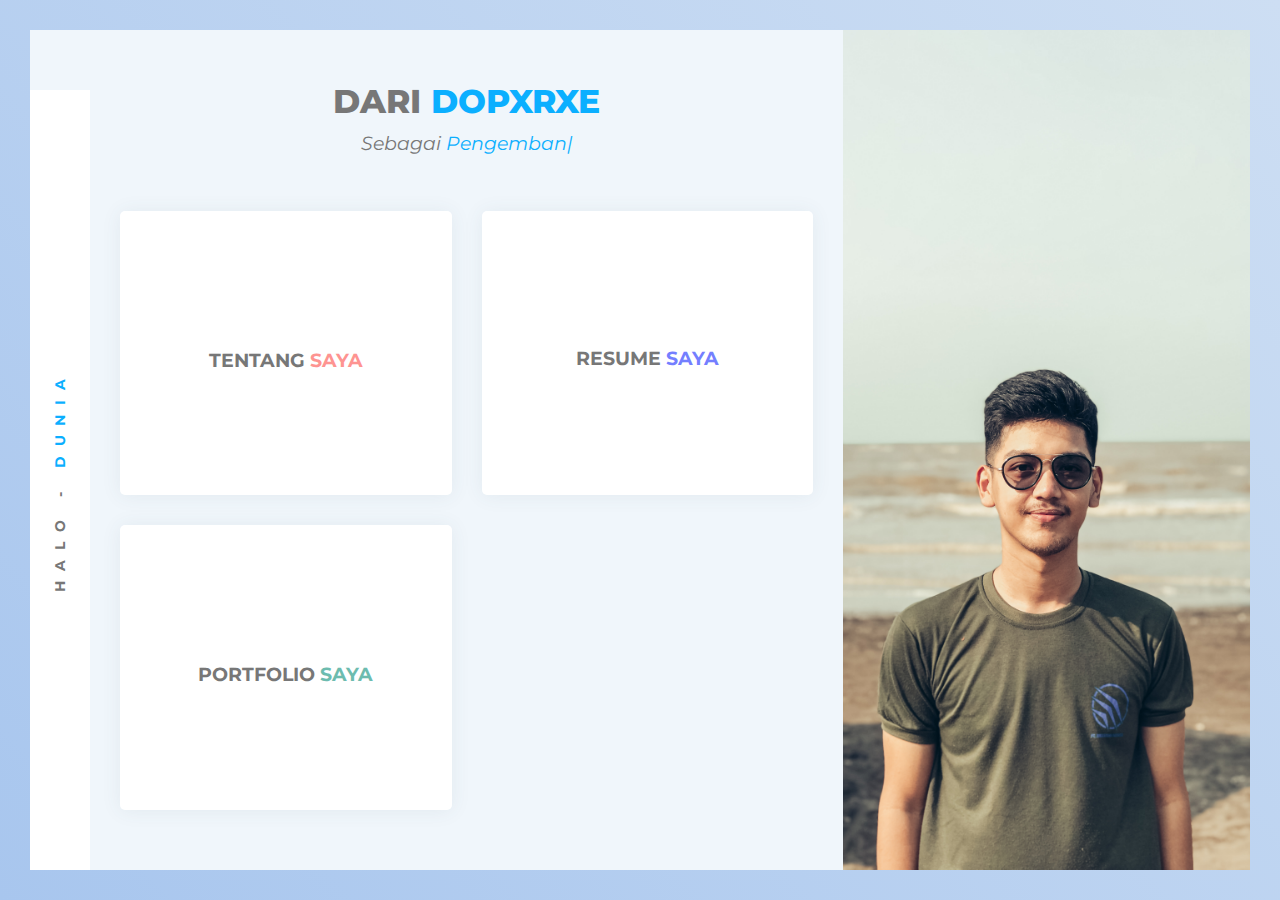
==== commit ae3f1baa: "Update resume dan portofolio" ====
--- a/index.html
+++ b/index.html
@@ -90,16 +90,16 @@
                                 </div>
                                 <!-- Resume Menu Ends -->
                                 <!-- Portfolio Menu Starts -->
-                                <!-- <div id="portfolio-menu" class="box-wrapper">
+                                <div id="portfolio-menu" class="box-wrapper">
                                     <div class="inner-box-wrapper">
                                         <a href="#portfolio" class="menu-link">
                                             <div class="valign-center">
                                                 <i class="fas fa-toolbox fa-3x"></i>
-                                                <h5>My <span>Portfolio</span></h5>
+                                                <h5>Portfolio <span>Saya</span></h5>
                                             </div>
                                         </a>
                                     </div>
-                                </div> -->
+                                </div>
                                 <!-- Portfolio Menu Ends -->
                                 <!-- Contact Menu Starts -->
                                 <!-- <div id="contact-menu" class="box-wrapper">
@@ -133,7 +133,7 @@
                             </div>
                             <div class="text-hanging">
                                 <div class="word">
-                                    <h6>ABOUT <span>ME</span></h6>
+                                    <h6>Tentang <span>Saya</span></h6>
                                 </div>
                             </div>
                         </div>
@@ -556,7 +556,7 @@
                                                             Mempelajari cara membuat desain website, dengan <code>HTML</code>, <code>CSS</code>, <code>Bootstrap</code>.
                                                             Setelah selesai dengan desain web, lanjut ke web pemrogramman dengan <code>PHP5</code>, dipadukan 
                                                             agar lebih responsive dengan <code>Javascript/Jquery</code>,
-                                                            dan penyimpanan data seperti phpmyadmin oleh <code>XAMPP</code>. 
+                                                            dan penyimpanan data seperti phpmyadmin oleh <code>XAMPP</code>.
                                                         </li>
                                                     </ul>
                                                 </li>
@@ -569,7 +569,7 @@
                                 <!-- Experience Starts -->
                                 <div class="experience">
                                     <!-- Experience Heading Starts -->
-                                    <h5>Experience</h5>
+                                    <h5>Pengalaman Kerja</h5>
                                     <!-- Experience Heading Ends -->
                                     <div class="row no-gutters">
                                         <!-- Single Experience Starts -->
@@ -596,58 +596,18 @@
                                         <div class="single-experience col-sm-6 col-12">
                                             <ul>
                                                 <li class="experience-when-where">
-                                                    <span class="when">2018 - Sekarang</span>
+                                                    <span class="when">2018 - 2020</span>
                                                     <span class="where">PT.Dirgantara Indonesia</span>
                                                 </li>
                                                 <li>
                                                     <ul>
                                                         <li class="experience-name">
-                                                            <i class="fas fa-angle-double-right"></i><span>UI / UX
-                                                                Designer</span>
-                                                        </li>
-                                                        <li class="experience-body">Lorem ipsum dolor sit amet,
-                                                            consectetur adipisicing elit. Ipsa, nostrum ad temporibus.
-                                                        </li>
-                                                    </ul>
-                                                </li>
-                                            </ul>
-                                        </div>
-                                        <!-- Single Experience Ends -->
-                                        <!-- Single Experience Starts -->
-                                        <div class="single-experience col-sm-6 col-12">
-                                            <ul>
-                                                <li class="experience-when-where">
-                                                    <span class="when">2010 - 2013</span>
-                                                    <span class="where">Envato</span>
-                                                </li>
-                                                <li>
-                                                    <ul>
-                                                        <li class="experience-name">
-                                                            <i class="fas fa-angle-double-right"></i><span>Front-End
-                                                                Developer</span>
-                                                        </li>
-                                                        <li class="experience-body">Lorem ipsum dolor sit amet,
-                                                            consectetur adipisicing elit dio hic deser.</li>
-                                                    </ul>
-                                                </li>
-                                            </ul>
-                                        </div>
-                                        <!-- Single Experience Ends -->
-                                        <!-- Single Experience Starts -->
-                                        <div class="single-experience col-sm-6 col-12">
-                                            <ul>
-                                                <li class="experience-when-where">
-                                                    <span class="when">2008 - 2010</span>
-                                                    <span class="where">Adobe</span>
-                                                </li>
-                                                <li>
-                                                    <ul>
-                                                        <li class="experience-name">
-                                                            <i class="fas fa-angle-double-right"></i><span>Community
-                                                                Manager</span>
-                                                        </li>
-                                                        <li class="experience-body">Lorem ipsum dolor sit amet,
-                                                            consectetur adipisicing elit. Inventore exercitationem.</li>
+                                                            <i class="fas fa-angle-double-right"></i><span>Pengembang Aplikasi Perusahaan</span>
+                                                        </li>
+                                                        <li class="experience-body">Mendapatkan tempat sebagai staff di divisi IT Center, dengan job desk
+                                                            pengembangan berbasis website yang ada diperusahaan, dan sebagian mendapatkan tugas untuk desain grafis seperti
+                                                            <code>Adobe Illustrator</code> &amp; <code>After Effect</code>.
+                                                        </li>
                                                     </ul>
                                                 </li>
                                             </ul>
@@ -659,7 +619,7 @@
                                 <!-- Fun Facts Starts -->
                                 <div class="fun-facts">
                                     <!-- Fun Facts Heading Starts -->
-                                    <h5>Fun Facts</h5>
+                                    <h5>Pencapaian Yang Menyenangkan</h5>
                                     <!-- Fun Facts Heading Ends -->
                                     <div class="row no-gutters">
                                         <!-- Single Fun Fact Starts -->
@@ -668,10 +628,9 @@
                                                 <li class="fun-fact-icon">
                                                     <i class="fas fa-business-time fa-3x"></i>
                                                 </li>
-                                                <li class="fun-fact-value">5+</li>
+                                                <li class="fun-fact-value">3+</li>
                                                 <li class="fun-fact-body">
-                                                    <i class="fas fa-angle-double-right"></i><span>Years
-                                                        Experience</span>
+                                                    <i class="fas fa-angle-double-right"></i><span>Pengalaman Tahun Bekerja</span>
                                                 </li>
                                             </ul>
                                         </div>
@@ -682,9 +641,9 @@
                                                 <li class="fun-fact-icon">
                                                     <i class="fas fa-handshake fa-3x"></i>
                                                 </li>
-                                                <li class="fun-fact-value">40+</li>
+                                                <li class="fun-fact-value">13+</li>
                                                 <li class="fun-fact-body">
-                                                    <i class="fas fa-angle-double-right"></i><span>Done Projects</span>
+                                                    <i class="fas fa-angle-double-right"></i><span>Proyek Terselesaikan</span>
                                                 </li>
                                             </ul>
                                         </div>
@@ -695,10 +654,9 @@
                                                 <li class="fun-fact-icon">
                                                     <i class="fas fa-heart fa-3x"></i>
                                                 </li>
-                                                <li class="fun-fact-value">87+</li>
+                                                <li class="fun-fact-value">&#40;?&#41;+</li>
                                                 <li class="fun-fact-body">
-                                                    <i class="fas fa-angle-double-right"></i><span>Happy
-                                                        Customers</span>
+                                                    <i class="fas fa-angle-double-right"></i><span>Apresiasi dari rekan kerja?</span>
                                                 </li>
                                             </ul>
                                         </div>
@@ -707,8 +665,7 @@
                                 </div>
                                 <!-- Fun Facts Ends -->
                                 <!-- Button Wrapper Starts -->
-                                <div class="button-wrapper">
-                                    <!-- Single Button Starts -->
+                                <!-- <div class="button-wrapper">
                                     <a href="#">
                                         <span class="front">
                                             <i class="fas fa-file-pdf"></i><span class="value">Download
@@ -719,8 +676,7 @@
                                                 <span>Resume</span></span>
                                         </span>
                                     </a>
-                                    <!-- Single Button Ends -->
-                                </div>
+                                </div> -->
                                 <!-- Button Wrapper Ends -->
                             </div>
                             <!-- Content Ends -->
@@ -742,7 +698,7 @@
                             </div>
                             <div class="text-hanging">
                                 <div class="word">
-                                    <h6>MY <span>PORTFOLIO</span></h6>
+                                    <h6>PORTFOLIO <span>Saya</span></h6>
                                 </div>
                             </div>
                         </div>
@@ -751,7 +707,7 @@
                         <div class="inner-content">
                             <!-- Head Content Starts -->
                             <div class="head-content">
-                                <h3>My <span>Portfolio</span></h3>
+                                <h3>Portfolio <span>Saya</span></h3>
                             </div>
                             <!-- Head Content Ends -->
                             <!-- Content Starts -->
@@ -759,7 +715,7 @@
                                 <!-- Projects Starts -->
                                 <div id="projects">
                                     <!-- Projects Heading Starts -->
-                                    <h5>Projects</h5>
+                                    <h5>Proyek</h5>
                                     <!-- Projects Heading Ends -->
                                     <div class="row no-gutters">
                                         <!-- Portfolio Filter Starts -->
@@ -793,1571 +749,6 @@
                                             </ul>
                                         </div>
                                         <!-- Portfolio Filter Ends -->
-                                        <!-- Portfolio Item Starts -->
-                                        <div class="portfolio-item col-12">
-                                            <div class="item-wrapper row">
-                                                <!-- Single Item Starts -->
-                                                <div class="item web-templates col-md-4 col-sm-6 col-12">
-                                                    <!-- Image Starts -->
-                                                    <div class="image">
-                                                        <img src="img/projects/data-analysis-landing-page.jpg"
-                                                            alt="Data Analysis Landing Page">
-                                                    </div>
-                                                    <!-- Image Ends -->
-                                                    <!-- Overlay Starts -->
-                                                    <div class="overlay">
-                                                        <!-- View More (Button) Starts -->
-                                                        <a class="view-more" href="#data-analysis-landing-page">
-                                                            <span class="front">
-                                                                <i class="far fa-eye"></i><span class="value">View
-                                                                    <span>More</span></span>
-                                                            </span>
-                                                            <span class="back">
-                                                                <i class="far fa-eye"></i><span class="value">View
-                                                                    <span>More</span></span>
-                                                            </span>
-                                                        </a>
-                                                        <!-- View More (Button) Ends -->
-                                                        <!-- Image Info Starts -->
-                                                        <div class="image-info">
-                                                            <!-- Project Name Starts -->
-                                                            <span class="project-name">Data Analysis Landing
-                                                                Page</span>
-                                                            <!-- Project Name Ends -->
-                                                            <!-- Project Tags Starts -->
-                                                            <span class="project-tags">
-                                                                <!-- Tag Icon Starts -->
-                                                                <span class="tag-icon">
-                                                                    <i class="fas fa-tags"></i>
-                                                                </span>
-                                                                <!-- Tag Icon Ends -->
-                                                                <!-- Tag Label Starts -->
-                                                                <span class="tag-label">Web Templates</span>
-                                                                <!-- Tag Label Ends -->
-                                                            </span>
-                                                            <!-- Project Tags Ends -->
-                                                        </div>
-                                                        <!-- Image Info Ends -->
-                                                    </div>
-                                                    <!-- Overlay Ends -->
-                                                    <!-- Project Popup Starts -->
-                                                    <div id="data-analysis-landing-page" class="project-popup mfp-hide">
-                                                        <!-- Project Picture On Popup Starts -->
-                                                        <img class="project-picture"
-                                                            src="img/projects/data-analysis-landing-page.jpg"
-                                                            alt="Data Analysis Landing Page">
-                                                        <!-- Project Picture On Popup Ends -->
-                                                        <!-- Project Name Starts -->
-                                                        <h5 class="project-name">Data Analysis Landing Page</h5>
-                                                        <!-- Project Name Ends -->
-                                                        <!-- Project Info Starts -->
-                                                        <div class="project-info">
-                                                            <!-- List Info Project Starts -->
-                                                            <ul class="list-info-project">
-                                                                <!-- Single List Starts -->
-                                                                <li>
-                                                                    <span class="label">Client</span>
-                                                                    <span class="separator">:</span>
-                                                                    <span class="value">Envato</span>
-                                                                </li>
-                                                                <!-- Single List Ends -->
-                                                                <!-- Single List Starts -->
-                                                                <li>
-                                                                    <span class="label">Date</span>
-                                                                    <span class="separator">:</span>
-                                                                    <span class="value">14 March 2018</span>
-                                                                </li>
-                                                                <!-- Single List Ends -->
-                                                                <!-- Single List Starts -->
-                                                                <li>
-                                                                    <span class="label">Categories</span>
-                                                                    <span class="separator">:</span>
-                                                                    <span class="value">Web Templates</span>
-                                                                </li>
-                                                                <!-- Single List Ends -->
-                                                            </ul>
-                                                            <!-- List Info Project Ends -->
-                                                            <!-- Project Description Starts -->
-                                                            <div class="project-description">
-                                                                <!-- Single Paragraph Starts -->
-                                                                <p>Lorem ipsum dolor sit amet, consectetur
-                                                                    adipisicing
-                                                                    elit. Laudantium esse Rem quidem, incidunt ad
-                                                                    numquam quibusdam hic. Iste, sunt, corporis.
-                                                                    Nisi
-                                                                    itaque eligendi illum quod, ipsam dolor commodi
-                                                                    blanditiis iste. Consequuntur doloribus
-                                                                    accusantium
-                                                                    sed tempora voluptatum, quisquam sit modi qui
-                                                                    maxime
-                                                                    reiciendis, harum, earum. Eum, ex quam
-                                                                    excepturi.
-                                                                </p>
-                                                                <!-- Single Paragraph Ends -->
-                                                                <!-- Single Paragraph Starts -->
-                                                                <p>Lorem ipsum dolor sit amet, consectetur
-                                                                    adipisicing
-                                                                    elit. Possimus expedita explicabo sed voluptatum
-                                                                    minus quos dolorum officia odio reiciendis
-                                                                    nesciunt.
-                                                                    Cupiditate, aperiam, architecto exercitationem
-                                                                    repudiandae quas quisquam incidunt et quasi.</p>
-                                                                <!-- Single Paragraph -->
-                                                            </div>
-                                                            <!-- Project Description Ends -->
-                                                        </div>
-                                                        <!-- Project Info Ends -->
-                                                        <!-- Project Source Button Starts -->
-                                                        <a class="project-source" href="#">
-                                                            <span class="front">
-                                                                <i class="fas fa-long-arrow-alt-right"></i>
-                                                                <span class="value">Visit
-                                                                    <span>Project</span></span>
-                                                            </span>
-                                                            <span class="back">
-                                                                <i class="fas fa-long-arrow-alt-right"></i>
-                                                                <span class="value">Visit
-                                                                    <span>Project</span></span>
-                                                            </span>
-                                                        </a>
-                                                        <!-- Project Source Button Ends -->
-                                                    </div>
-                                                    <!-- Project Popup Ends -->
-                                                </div>
-                                                <!-- Single Item Ends -->
-                                                <!-- Single Item Starts -->
-                                                <div class="item logos drawings col-md-4 col-sm-6 col-12">
-                                                    <!-- Image Starts -->
-                                                    <div class="image">
-                                                        <img src="img/projects/hand-drawn-space-badge-collection.jpg"
-                                                            alt="Hand Drawn Space Badge Collection">
-                                                    </div>
-                                                    <!-- Image Ends -->
-                                                    <!-- Overlay Starts -->
-                                                    <div class="overlay">
-                                                        <!-- View More (Button) Starts -->
-                                                        <a class="view-more" href="#hand-drawn-space-badge-collection">
-                                                            <span class="front">
-                                                                <i class="far fa-eye"></i><span class="value">View
-                                                                    <span>More</span></span>
-                                                            </span>
-                                                            <span class="back">
-                                                                <i class="far fa-eye"></i><span class="value">View
-                                                                    <span>More</span></span>
-                                                            </span>
-                                                        </a>
-                                                        <!-- View More (Button) Ends -->
-                                                        <!-- Image Info Starts -->
-                                                        <div class="image-info">
-                                                            <!-- Project Name Starts -->
-                                                            <span class="project-name">Hand Drawn Space Badge</span>
-                                                            <!-- Project Name Ends -->
-                                                            <!-- Project Tags Starts -->
-                                                            <span class="project-tags">
-                                                                <!-- Tag Icon Starts -->
-                                                                <span class="tag-icon">
-                                                                    <i class="fas fa-tags"></i>
-                                                                </span>
-                                                                <!-- Tag Icon Ends -->
-                                                                <!-- Tag Label Starts -->
-                                                                <span class="tag-label">Logos, Drawings</span>
-                                                                <!-- Tag Label Ends -->
-                                                            </span>
-                                                            <!-- Project Tags Ends -->
-                                                        </div>
-                                                        <!-- Image Info Ends -->
-                                                    </div>
-                                                    <!-- Overlay Ends -->
-                                                    <!-- Project Popup Starts -->
-                                                    <div id="hand-drawn-space-badge-collection"
-                                                        class="project-popup mfp-hide">
-                                                        <!-- Project Picture On Popup Starts -->
-                                                        <img class="project-picture"
-                                                            src="img/projects/hand-drawn-space-badge-collection.jpg"
-                                                            alt="Hand Drawn Space Badge Collection">
-                                                        <!-- Project Picture On Popup Ends -->
-                                                        <!-- Project Name Starts -->
-                                                        <h5 class="project-name">Hand Drawn Space Badge</h5>
-                                                        <!-- Project Name Ends -->
-                                                        <!-- Project Info Starts -->
-                                                        <div class="project-info">
-                                                            <!-- List Info Project Starts -->
-                                                            <ul class="list-info-project">
-                                                                <!-- Single List Starts -->
-                                                                <li>
-                                                                    <span class="label">Client</span>
-                                                                    <span class="separator">:</span>
-                                                                    <span class="value">Envato</span>
-                                                                </li>
-                                                                <!-- Single List Ends -->
-                                                                <!-- Single List Starts -->
-                                                                <li>
-                                                                    <span class="label">Date</span>
-                                                                    <span class="separator">:</span>
-                                                                    <span class="value">14 March 2018</span>
-                                                                </li>
-                                                                <!-- Single List Ends -->
-                                                                <!-- Single List Starts -->
-                                                                <li>
-                                                                    <span class="label">Categories</span>
-                                                                    <span class="separator">:</span>
-                                                                    <span class="value">Logos, Drawings</span>
-                                                                </li>
-                                                                <!-- Single List Ends -->
-                                                            </ul>
-                                                            <!-- List Info Project Ends -->
-                                                            <!-- Project Description Starts -->
-                                                            <div class="project-description">
-                                                                <!-- Single Paragraph Starts -->
-                                                                <p>Lorem ipsum dolor sit amet, consectetur
-                                                                    adipisicing
-                                                                    elit. Laudantium esse Rem quidem, incidunt ad
-                                                                    numquam quibusdam hic. Iste, sunt, corporis.
-                                                                    Nisi
-                                                                    itaque eligendi illum quod, ipsam dolor commodi
-                                                                    blanditiis iste. Consequuntur doloribus
-                                                                    accusantium
-                                                                    sed tempora voluptatum, quisquam sit modi qui
-                                                                    maxime
-                                                                    reiciendis, harum, earum. Eum, ex quam
-                                                                    excepturi.
-                                                                </p>
-                                                                <!-- Single Paragraph Ends -->
-                                                                <!-- Single Paragraph Starts -->
-                                                                <p>Lorem ipsum dolor sit amet, consectetur
-                                                                    adipisicing
-                                                                    elit. Possimus expedita explicabo sed voluptatum
-                                                                    minus quos dolorum officia odio reiciendis
-                                                                    nesciunt.
-                                                                    Cupiditate, aperiam, architecto exercitationem
-                                                                    repudiandae quas quisquam incidunt et quasi.</p>
-                                                                <!-- Single Paragraph -->
-                                                            </div>
-                                                            <!-- Project Description Ends -->
-                                                        </div>
-                                                        <!-- Project Info Ends -->
-                                                        <!-- Project Source Button Starts -->
-                                                        <a class="project-source" href="#">
-                                                            <span class="front">
-                                                                <i class="fas fa-long-arrow-alt-right"></i>
-                                                                <span class="value">Visit
-                                                                    <span>Project</span></span>
-                                                            </span>
-                                                            <span class="back">
-                                                                <i class="fas fa-long-arrow-alt-right"></i>
-                                                                <span class="value">Visit
-                                                                    <span>Project</span></span>
-                                                            </span>
-                                                        </a>
-                                                        <!-- Project Source Button Ends -->
-                                                    </div>
-                                                    <!-- Project Popup Ends -->
-                                                </div>
-                                                <!-- Single Item Ends -->
-                                                <!-- Single Item Starts -->
-                                                <div class="item web-templates col-md-4 col-sm-6 col-12">
-                                                    <!-- Image Starts -->
-                                                    <div class="image">
-                                                        <img src="img/projects/modern-teamwork-landing-page.jpg"
-                                                            alt="Modern Teamwork Landing Page">
-                                                    </div>
-                                                    <!-- Image Ends -->
-                                                    <!-- Overlay Starts -->
-                                                    <div class="overlay">
-                                                        <!-- View More (Button) Starts -->
-                                                        <a class="view-more" href="#modern-teamwork-landing-page">
-                                                            <span class="front">
-                                                                <i class="far fa-eye"></i><span class="value">View
-                                                                    <span>More</span></span>
-                                                            </span>
-                                                            <span class="back">
-                                                                <i class="far fa-eye"></i><span class="value">View
-                                                                    <span>More</span></span>
-                                                            </span>
-                                                        </a>
-                                                        <!-- View More (Button) Ends -->
-                                                        <!-- Image Info Starts -->
-                                                        <div class="image-info">
-                                                            <!-- Project Name Starts -->
-                                                            <span class="project-name">Modern Teamwork Landing
-                                                                Page</span>
-                                                            <!-- Project Name Ends -->
-                                                            <!-- Project Tags Starts -->
-                                                            <span class="project-tags">
-                                                                <!-- Tag Icon Starts -->
-                                                                <span class="tag-icon">
-                                                                    <i class="fas fa-tags"></i>
-                                                                </span>
-                                                                <!-- Tag Icon Ends -->
-                                                                <!-- Tag Label Starts -->
-                                                                <span class="tag-label">Web Templates</span>
-                                                                <!-- Tag Label Ends -->
-                                                            </span>
-                                                            <!-- Project Tags Ends -->
-                                                        </div>
-                                                        <!-- Image Info Ends -->
-                                                    </div>
-                                                    <!-- Overlay Ends -->
-                                                    <!-- Project Popup Starts -->
-                                                    <div id="modern-teamwork-landing-page"
-                                                        class="project-popup mfp-hide">
-                                                        <!-- Project Picture On Popup Starts -->
-                                                        <img class="project-picture"
-                                                            src="img/projects/modern-teamwork-landing-page.jpg"
-                                                            alt="Modern Teamwork Landing Page">
-                                                        <!-- Project Picture On Popup Ends -->
-                                                        <!-- Project Name Starts -->
-                                                        <h5 class="project-name">Modern Teamwork Landing Page</h5>
-                                                        <!-- Project Name Ends -->
-                                                        <!-- Project Info Starts -->
-                                                        <div class="project-info">
-                                                            <!-- List Info Project Starts -->
-                                                            <ul class="list-info-project">
-                                                                <!-- Single List Starts -->
-                                                                <li>
-                                                                    <span class="label">Client</span>
-                                                                    <span class="separator">:</span>
-                                                                    <span class="value">Envato</span>
-                                                                </li>
-                                                                <!-- Single List Ends -->
-                                                                <!-- Single List Starts -->
-                                                                <li>
-                                                                    <span class="label">Date</span>
-                                                                    <span class="separator">:</span>
-                                                                    <span class="value">14 March 2018</span>
-                                                                </li>
-                                                                <!-- Single List Ends -->
-                                                                <!-- Single List Starts -->
-                                                                <li>
-                                                                    <span class="label">Categories</span>
-                                                                    <span class="separator">:</span>
-                                                                    <span class="value">Web Templates</span>
-                                                                </li>
-                                                                <!-- Single List Ends -->
-                                                            </ul>
-                                                            <!-- List Info Project Ends -->
-                                                            <!-- Project Description Starts -->
-                                                            <div class="project-description">
-                                                                <!-- Single Paragraph Starts -->
-                                                                <p>Lorem ipsum dolor sit amet, consectetur
-                                                                    adipisicing
-                                                                    elit. Laudantium esse Rem quidem, incidunt ad
-                                                                    numquam quibusdam hic. Iste, sunt, corporis.
-                                                                    Nisi
-                                                                    itaque eligendi illum quod, ipsam dolor commodi
-                                                                    blanditiis iste. Consequuntur doloribus
-                                                                    accusantium
-                                                                    sed tempora voluptatum, quisquam sit modi qui
-                                                                    maxime
-                                                                    reiciendis, harum, earum. Eum, ex quam
-                                                                    excepturi.
-                                                                </p>
-                                                                <!-- Single Paragraph Ends -->
-                                                                <!-- Single Paragraph Starts -->
-                                                                <p>Lorem ipsum dolor sit amet, consectetur
-                                                                    adipisicing
-                                                                    elit. Possimus expedita explicabo sed voluptatum
-                                                                    minus quos dolorum officia odio reiciendis
-                                                                    nesciunt.
-                                                                    Cupiditate, aperiam, architecto exercitationem
-                                                                    repudiandae quas quisquam incidunt et quasi.</p>
-                                                                <!-- Single Paragraph -->
-                                                            </div>
-                                                            <!-- Project Description Ends -->
-                                                        </div>
-                                                        <!-- Project Info Ends -->
-                                                        <!-- Project Source Button Starts -->
-                                                        <a class="project-source" href="#">
-                                                            <span class="front">
-                                                                <i class="fas fa-long-arrow-alt-right"></i>
-                                                                <span class="value">Visit
-                                                                    <span>Project</span></span>
-                                                            </span>
-                                                            <span class="back">
-                                                                <i class="fas fa-long-arrow-alt-right"></i>
-                                                                <span class="value">Visit
-                                                                    <span>Project</span></span>
-                                                            </span>
-                                                        </a>
-                                                        <!-- Project Source Button Ends -->
-                                                    </div>
-                                                    <!-- Project Popup Ends -->
-                                                </div>
-                                                <!-- Single Item Ends -->
-                                                <!-- Single Item Starts -->
-                                                <div class="item drawings col-md-4 col-sm-6 col-12">
-                                                    <!-- Image Starts -->
-                                                    <div class="image">
-                                                        <img src="img/projects/pack-of-polygonal-animal-tattoos.jpg"
-                                                            alt="Pack Of Polygonal Animal Tattoos">
-                                                    </div>
-                                                    <!-- Image Ends -->
-                                                    <!-- Overlay Starts -->
-                                                    <div class="overlay">
-                                                        <!-- View More (Button) Starts -->
-                                                        <a class="view-more" href="#pack-of-polygonal-animal-tattoos">
-                                                            <span class="front">
-                                                                <i class="far fa-eye"></i><span class="value">View
-                                                                    <span>More</span></span>
-                                                            </span>
-                                                            <span class="back">
-                                                                <i class="far fa-eye"></i><span class="value">View
-                                                                    <span>More</span></span>
-                                                            </span>
-                                                        </a>
-                                                        <!-- View More (Button) Ends -->
-                                                        <!-- Image Info Starts -->
-                                                        <div class="image-info">
-                                                            <!-- Project Name Starts -->
-                                                            <span class="project-name">Pack Of Polygonal Animal
-                                                                Tattoos</span>
-                                                            <!-- Project Name Ends -->
-                                                            <!-- Project Tags Starts -->
-                                                            <span class="project-tags">
-                                                                <!-- Tag Icon Starts -->
-                                                                <span class="tag-icon">
-                                                                    <i class="fas fa-tags"></i>
-                                                                </span>
-                                                                <!-- Tag Icon Ends -->
-                                                                <!-- Tag Label Starts -->
-                                                                <span class="tag-label">Drawings</span>
-                                                                <!-- Tag Label Ends -->
-                                                            </span>
-                                                            <!-- Project Tags Ends -->
-                                                        </div>
-                                                        <!-- Image Info Ends -->
-                                                    </div>
-                                                    <!-- Overlay Ends -->
-                                                    <!-- Project Popup Starts -->
-                                                    <div id="pack-of-polygonal-animal-tattoos"
-                                                        class="project-popup mfp-hide">
-                                                        <!-- Project Picture On Popup Starts -->
-                                                        <img class="project-picture"
-                                                            src="img/projects/pack-of-polygonal-animal-tattoos.jpg"
-                                                            alt="Pack Of Polygonal Animal Tattoos">
-                                                        <!-- Project Picture On Popup Ends -->
-                                                        <!-- Project Name Starts -->
-                                                        <h5 class="project-name">Pack Of Polygonal Animal Tattoos
-                                                        </h5>
-                                                        <!-- Project Name Ends -->
-                                                        <!-- Project Info Starts -->
-                                                        <div class="project-info">
-                                                            <!-- List Info Project Starts -->
-                                                            <ul class="list-info-project">
-                                                                <!-- Single List Starts -->
-                                                                <li>
-                                                                    <span class="label">Client</span>
-                                                                    <span class="separator">:</span>
-                                                                    <span class="value">Envato</span>
-                                                                </li>
-                                                                <!-- Single List Ends -->
-                                                                <!-- Single List Starts -->
-                                                                <li>
-                                                                    <span class="label">Date</span>
-                                                                    <span class="separator">:</span>
-                                                                    <span class="value">14 March 2018</span>
-                                                                </li>
-                                                                <!-- Single List Ends -->
-                                                                <!-- Single List Starts -->
-                                                                <li>
-                                                                    <span class="label">Categories</span>
-                                                                    <span class="separator">:</span>
-                                                                    <span class="value">Drawings</span>
-                                                                </li>
-                                                                <!-- Single List Ends -->
-                                                            </ul>
-                                                            <!-- List Info Project Ends -->
-                                                            <!-- Project Description Starts -->
-                                                            <div class="project-description">
-                                                                <!-- Single Paragraph Starts -->
-                                                                <p>Lorem ipsum dolor sit amet, consectetur
-                                                                    adipisicing
-                                                                    elit. Laudantium esse Rem quidem, incidunt ad
-                                                                    numquam quibusdam hic. Iste, sunt, corporis.
-                                                                    Nisi
-                                                                    itaque eligendi illum quod, ipsam dolor commodi
-                                                                    blanditiis iste. Consequuntur doloribus
-                                                                    accusantium
-                                                                    sed tempora voluptatum, quisquam sit modi qui
-                                                                    maxime
-                                                                    reiciendis, harum, earum. Eum, ex quam
-                                                                    excepturi.
-                                                                </p>
-                                                                <!-- Single Paragraph Ends -->
-                                                                <!-- Single Paragraph Starts -->
-                                                                <p>Lorem ipsum dolor sit amet, consectetur
-                                                                    adipisicing
-                                                                    elit. Possimus expedita explicabo sed voluptatum
-                                                                    minus quos dolorum officia odio reiciendis
-                                                                    nesciunt.
-                                                                    Cupiditate, aperiam, architecto exercitationem
-                                                                    repudiandae quas quisquam incidunt et quasi.</p>
-                                                                <!-- Single Paragraph -->
-                                                            </div>
-                                                            <!-- Project Description Ends -->
-                                                        </div>
-                                                        <!-- Project Info Ends -->
-                                                        <!-- Project Source Button Starts -->
-                                                        <a class="project-source" href="#">
-                                                            <span class="front">
-                                                                <i class="fas fa-long-arrow-alt-right"></i>
-                                                                <span class="value">Visit
-                                                                    <span>Project</span></span>
-                                                            </span>
-                                                            <span class="back">
-                                                                <i class="fas fa-long-arrow-alt-right"></i>
-                                                                <span class="value">Visit
-                                                                    <span>Project</span></span>
-                                                            </span>
-                                                        </a>
-                                                        <!-- Project Source Button Ends -->
-                                                    </div>
-                                                    <!-- Project Popup Ends -->
-                                                </div>
-                                                <!-- Single Item Ends -->
-                                                <!-- Single Item Starts -->
-                                                <div class="item drawings col-md-4 col-sm-6 col-12">
-                                                    <!-- Image Starts -->
-                                                    <div class="image">
-                                                        <img src="img/projects/hand-drawn-patterned-circle.jpg"
-                                                            alt="Hand Drawn Patterned Circle">
-                                                    </div>
-                                                    <!-- Image Ends -->
-                                                    <!-- Overlay Starts -->
-                                                    <div class="overlay">
-                                                        <!-- View More (Button) Starts -->
-                                                        <a class="view-more" href="#hand-drawn-patterned-circle">
-                                                            <span class="front">
-                                                                <i class="far fa-eye"></i><span class="value">View
-                                                                    <span>More</span></span>
-                                                            </span>
-                                                            <span class="back">
-                                                                <i class="far fa-eye"></i><span class="value">View
-                                                                    <span>More</span></span>
-                                                            </span>
-                                                        </a>
-                                                        <!-- View More (Button) Ends -->
-                                                        <!-- Image Info Starts -->
-                                                        <div class="image-info">
-                                                            <!-- Project Name Starts -->
-                                                            <span class="project-name">Hand Drawn Patterned
-                                                                Circle</span>
-                                                            <!-- Project Name Ends -->
-                                                            <!-- Project Tags Starts -->
-                                                            <span class="project-tags">
-                                                                <!-- Tag Icon Starts -->
-                                                                <span class="tag-icon">
-                                                                    <i class="fas fa-tags"></i>
-                                                                </span>
-                                                                <!-- Tag Icon Ends -->
-                                                                <!-- Tag Label Starts -->
-                                                                <span class="tag-label">Drawings</span>
-                                                                <!-- Tag Label Ends -->
-                                                            </span>
-                                                            <!-- Project Tags Ends -->
-                                                        </div>
-                                                        <!-- Image Info Ends -->
-                                                    </div>
-                                                    <!-- Overlay Ends -->
-                                                    <!-- Project Popup Starts -->
-                                                    <div id="hand-drawn-patterned-circle"
-                                                        class="project-popup mfp-hide">
-                                                        <!-- Project Picture On Popup Starts -->
-                                                        <img class="project-picture"
-                                                            src="img/projects/hand-drawn-patterned-circle.jpg"
-                                                            alt="Hand Drawn Patterned Circle">
-                                                        <!-- Project Picture On Popup Ends -->
-                                                        <!-- Project Name Starts -->
-                                                        <h5 class="project-name">Hand Drawn Patterned Circle</h5>
-                                                        <!-- Project Name Ends -->
-                                                        <!-- Project Info Starts -->
-                                                        <div class="project-info">
-                                                            <!-- List Info Project Starts -->
-                                                            <ul class="list-info-project">
-                                                                <!-- Single List Starts -->
-                                                                <li>
-                                                                    <span class="label">Client</span>
-                                                                    <span class="separator">:</span>
-                                                                    <span class="value">Envato</span>
-                                                                </li>
-                                                                <!-- Single List Ends -->
-                                                                <!-- Single List Starts -->
-                                                                <li>
-                                                                    <span class="label">Date</span>
-                                                                    <span class="separator">:</span>
-                                                                    <span class="value">14 March 2018</span>
-                                                                </li>
-                                                                <!-- Single List Ends -->
-                                                                <!-- Single List Starts -->
-                                                                <li>
-                                                                    <span class="label">Categories</span>
-                                                                    <span class="separator">:</span>
-                                                                    <span class="value">Drawings</span>
-                                                                </li>
-                                                                <!-- Single List Ends -->
-                                                            </ul>
-                                                            <!-- List Info Project Ends -->
-                                                            <!-- Project Description Starts -->
-                                                            <div class="project-description">
-                                                                <!-- Single Paragraph Starts -->
-                                                                <p>Lorem ipsum dolor sit amet, consectetur
-                                                                    adipisicing
-                                                                    elit. Laudantium esse Rem quidem, incidunt ad
-                                                                    numquam quibusdam hic. Iste, sunt, corporis.
-                                                                    Nisi
-                                                                    itaque eligendi illum quod, ipsam dolor commodi
-                                                                    blanditiis iste. Consequuntur doloribus
-                                                                    accusantium
-                                                                    sed tempora voluptatum, quisquam sit modi qui
-                                                                    maxime
-                                                                    reiciendis, harum, earum. Eum, ex quam
-                                                                    excepturi.
-                                                                </p>
-                                                                <!-- Single Paragraph Ends -->
-                                                                <!-- Single Paragraph Starts -->
-                                                                <p>Lorem ipsum dolor sit amet, consectetur
-                                                                    adipisicing
-                                                                    elit. Possimus expedita explicabo sed voluptatum
-                                                                    minus quos dolorum officia odio reiciendis
-                                                                    nesciunt.
-                                                                    Cupiditate, aperiam, architecto exercitationem
-                                                                    repudiandae quas quisquam incidunt et quasi.</p>
-                                                                <!-- Single Paragraph -->
-                                                            </div>
-                                                            <!-- Project Description Ends -->
-                                                        </div>
-                                                        <!-- Project Info Ends -->
-                                                        <!-- Project Source Button Starts -->
-                                                        <a class="project-source" href="#">
-                                                            <span class="front">
-                                                                <i class="fas fa-long-arrow-alt-right"></i>
-                                                                <span class="value">Visit
-                                                                    <span>Project</span></span>
-                                                            </span>
-                                                            <span class="back">
-                                                                <i class="fas fa-long-arrow-alt-right"></i>
-                                                                <span class="value">Visit
-                                                                    <span>Project</span></span>
-                                                            </span>
-                                                        </a>
-                                                        <!-- Project Source Button Ends -->
-                                                    </div>
-                                                    <!-- Project Popup Ends -->
-                                                </div>
-                                                <!-- Single Item Ends -->
-                                                <!-- Single Item Starts -->
-                                                <div class="item ui-elements col-md-4 col-sm-6 col-12">
-                                                    <!-- Image Starts -->
-                                                    <div class="image">
-                                                        <img src="img/projects/colorful-web-design-button-collection.jpg"
-                                                            alt="Colorful Web Design Button Collection">
-                                                    </div>
-                                                    <!-- Image Ends -->
-                                                    <!-- Overlay Starts -->
-                                                    <div class="overlay">
-                                                        <!-- View More (Button) Starts -->
-                                                        <a class="view-more"
-                                                            href="#colorful-web-design-button-collection">
-                                                            <span class="front">
-                                                                <i class="far fa-eye"></i><span class="value">View
-                                                                    <span>More</span></span>
-                                                            </span>
-                                                            <span class="back">
-                                                                <i class="far fa-eye"></i><span class="value">View
-                                                                    <span>More</span></span>
-                                                            </span>
-                                                        </a>
-                                                        <!-- View More (Button) Ends -->
-                                                        <!-- Image Info Starts -->
-                                                        <div class="image-info">
-                                                            <!-- Project Name Starts -->
-                                                            <span class="project-name">Colorful Web Design Button
-                                                                Collection</span>
-                                                            <!-- Project Name Ends -->
-                                                            <!-- Project Tags Starts -->
-                                                            <span class="project-tags">
-                                                                <!-- Tag Icon Starts -->
-                                                                <span class="tag-icon">
-                                                                    <i class="fas fa-tags"></i>
-                                                                </span>
-                                                                <!-- Tag Icon Ends -->
-                                                                <!-- Tag Label Starts -->
-                                                                <span class="tag-label">UI Elements</span>
-                                                                <!-- Tag Label Ends -->
-                                                            </span>
-                                                            <!-- Project Tags Ends -->
-                                                        </div>
-                                                        <!-- Image Info Ends -->
-                                                    </div>
-                                                    <!-- Overlay Ends -->
-                                                    <!-- Project Popup Starts -->
-                                                    <div id="colorful-web-design-button-collection"
-                                                        class="project-popup mfp-hide">
-                                                        <!-- Project Picture On Popup Starts -->
-                                                        <img class="project-picture"
-                                                            src="img/projects/colorful-web-design-button-collection.jpg"
-                                                            alt="Colorful Web Design Button Collection">
-                                                        <!-- Project Picture On Popup Ends -->
-                                                        <!-- Project Name Starts -->
-                                                        <h5 class="project-name">Colorful Web Design Button
-                                                            Collection
-                                                        </h5>
-                                                        <!-- Project Name Ends -->
-                                                        <!-- Project Info Starts -->
-                                                        <div class="project-info">
-                                                            <!-- List Info Project Starts -->
-                                                            <ul class="list-info-project">
-                                                                <!-- Single List Starts -->
-                                                                <li>
-                                                                    <span class="label">Client</span>
-                                                                    <span class="separator">:</span>
-                                                                    <span class="value">Envato</span>
-                                                                </li>
-                                                                <!-- Single List Ends -->
-                                                                <!-- Single List Starts -->
-                                                                <li>
-                                                                    <span class="label">Date</span>
-                                                                    <span class="separator">:</span>
-                                                                    <span class="value">14 March 2018</span>
-                                                                </li>
-                                                                <!-- Single List Ends -->
-                                                                <!-- Single List Starts -->
-                                                                <li>
-                                                                    <span class="label">Categories</span>
-                                                                    <span class="separator">:</span>
-                                                                    <span class="value">UI Elements</span>
-                                                                </li>
-                                                                <!-- Single List Ends -->
-                                                            </ul>
-                                                            <!-- List Info Project Ends -->
-                                                            <!-- Project Description Starts -->
-                                                            <div class="project-description">
-                                                                <!-- Single Paragraph Starts -->
-                                                                <p>Lorem ipsum dolor sit amet, consectetur
-                                                                    adipisicing
-                                                                    elit. Laudantium esse Rem quidem, incidunt ad
-                                                                    numquam quibusdam hic. Iste, sunt, corporis.
-                                                                    Nisi
-                                                                    itaque eligendi illum quod, ipsam dolor commodi
-                                                                    blanditiis iste. Consequuntur doloribus
-                                                                    accusantium
-                                                                    sed tempora voluptatum, quisquam sit modi qui
-                                                                    maxime
-                                                                    reiciendis, harum, earum. Eum, ex quam
-                                                                    excepturi.
-                                                                </p>
-                                                                <!-- Single Paragraph Ends -->
-                                                                <!-- Single Paragraph Starts -->
-                                                                <p>Lorem ipsum dolor sit amet, consectetur
-                                                                    adipisicing
-                                                                    elit. Possimus expedita explicabo sed voluptatum
-                                                                    minus quos dolorum officia odio reiciendis
-                                                                    nesciunt.
-                                                                    Cupiditate, aperiam, architecto exercitationem
-                                                                    repudiandae quas quisquam incidunt et quasi.</p>
-                                                                <!-- Single Paragraph -->
-                                                            </div>
-                                                            <!-- Project Description Ends -->
-                                                        </div>
-                                                        <!-- Project Info Ends -->
-                                                        <!-- Project Source Button Starts -->
-                                                        <a class="project-source" href="#">
-                                                            <span class="front">
-                                                                <i class="fas fa-long-arrow-alt-right"></i>
-                                                                <span class="value">Visit
-                                                                    <span>Project</span></span>
-                                                            </span>
-                                                            <span class="back">
-                                                                <i class="fas fa-long-arrow-alt-right"></i>
-                                                                <span class="value">Visit
-                                                                    <span>Project</span></span>
-                                                            </span>
-                                                        </a>
-                                                        <!-- Project Source Button Ends -->
-                                                    </div>
-                                                    <!-- Project Popup Ends -->
-                                                </div>
-                                                <!-- Single Item Ends -->
-                                                <!-- Single Item Starts -->
-                                                <div class="item ui-elements col-md-4 col-sm-6 col-12">
-                                                    <!-- Image Starts -->
-                                                    <div class="image">
-                                                        <img src="img/projects/mobile-application-templates.jpg"
-                                                            alt="Mobile Application Templates">
-                                                    </div>
-                                                    <!-- Image Ends -->
-                                                    <!-- overlay Starts -->
-                                                    <div class="overlay">
-                                                        <!-- View More (Button) Starts -->
-                                                        <a class="view-more" href="#mobile-application-templates">
-                                                            <span class="front">
-                                                                <i class="far fa-eye"></i><span class="value">View
-                                                                    <span>More</span></span>
-                                                            </span>
-                                                            <span class="back">
-                                                                <i class="far fa-eye"></i><span class="value">View
-                                                                    <span>More</span></span>
-                                                            </span>
-                                                        </a>
-                                                        <!-- View More (Button) Ends -->
-                                                        <!-- Image Info Starts -->
-                                                        <div class="image-info">
-                                                            <!-- Project Name Starts -->
-                                                            <span class="project-name">Mobile Application
-                                                                Templates</span>
-                                                            <!-- Project Name Ends -->
-                                                            <!-- Project Tags Starts -->
-                                                            <span class="project-tags">
-                                                                <!-- Tag Icon Starts -->
-                                                                <span class="tag-icon">
-                                                                    <i class="fas fa-tags"></i>
-                                                                </span>
-                                                                <!-- Tag Icon Ends -->
-                                                                <!-- Tag Label Starts -->
-                                                                <span class="tag-label">UI Elements</span>
-                                                                <!-- Tag Label Ends -->
-                                                            </span>
-                                                            <!-- Project Tags Ends -->
-                                                        </div>
-                                                        <!-- Image Info Ends -->
-                                                    </div>
-                                                    <!-- Overlay Ends -->
-                                                    <!-- Project Popup Starts -->
-                                                    <div id="mobile-application-templates"
-                                                        class="project-popup mfp-hide">
-                                                        <!-- Project Picture On Popup Starts -->
-                                                        <img class="project-picture"
-                                                            src="img/projects/mobile-application-templates.jpg"
-                                                            alt="Mobile Application Templates">
-                                                        <!-- Project Picture On Popup Ends -->
-                                                        <!-- Project Name Starts -->
-                                                        <h5 class="project-name">Mobile Application Templates</h5>
-                                                        <!-- Project Name Ends -->
-                                                        <!-- Project Info Starts -->
-                                                        <div class="project-info">
-                                                            <!-- List Info Project Starts -->
-                                                            <ul class="list-info-project">
-                                                                <!-- Single List Starts -->
-                                                                <li>
-                                                                    <span class="label">Client</span>
-                                                                    <span class="separator">:</span>
-                                                                    <span class="value">Envato</span>
-                                                                </li>
-                                                                <!-- Single List Ends -->
-                                                                <!-- Single List Starts -->
-                                                                <li>
-                                                                    <span class="label">Date</span>
-                                                                    <span class="separator">:</span>
-                                                                    <span class="value">14 March 2018</span>
-                                                                </li>
-                                                                <!-- Single List Ends -->
-                                                                <!-- Single List Starts -->
-                                                                <li>
-                                                                    <span class="label">Categories</span>
-                                                                    <span class="separator">:</span>
-                                                                    <span class="value">UI Elements</span>
-                                                                </li>
-                                                                <!-- Single List Ends -->
-                                                            </ul>
-                                                            <!-- List Info Project Ends -->
-                                                            <!-- Project Description Starts -->
-                                                            <div class="project-description">
-                                                                <!-- Single Paragraph Starts -->
-                                                                <p>Lorem ipsum dolor sit amet, consectetur
-                                                                    adipisicing
-                                                                    elit. Laudantium esse Rem quidem, incidunt ad
-                                                                    numquam quibusdam hic. Iste, sunt, corporis.
-                                                                    Nisi
-                                                                    itaque eligendi illum quod, ipsam dolor commodi
-                                                                    blanditiis iste. Consequuntur doloribus
-                                                                    accusantium
-                                                                    sed tempora voluptatum, quisquam sit modi qui
-                                                                    maxime
-                                                                    reiciendis, harum, earum. Eum, ex quam
-                                                                    excepturi.
-                                                                </p>
-                                                                <!-- Single Paragraph Ends -->
-                                                                <!-- Single Paragraph Starts -->
-                                                                <p>Lorem ipsum dolor sit amet, consectetur
-                                                                    adipisicing
-                                                                    elit. Possimus expedita explicabo sed voluptatum
-                                                                    minus quos dolorum officia odio reiciendis
-                                                                    nesciunt.
-                                                                    Cupiditate, aperiam, architecto exercitationem
-                                                                    repudiandae quas quisquam incidunt et quasi.</p>
-                                                                <!-- Single Paragraph -->
-                                                            </div>
-                                                            <!-- Project Description Ends -->
-                                                        </div>
-                                                        <!-- Project Info Ends -->
-                                                        <!-- Project Source Button Starts -->
-                                                        <a class="project-source" href="#">
-                                                            <span class="front">
-                                                                <i class="fas fa-long-arrow-alt-right"></i>
-                                                                <span class="value">Visit
-                                                                    <span>Project</span></span>
-                                                            </span>
-                                                            <span class="back">
-                                                                <i class="fas fa-long-arrow-alt-right"></i>
-                                                                <span class="value">Visit
-                                                                    <span>Project</span></span>
-                                                            </span>
-                                                        </a>
-                                                        <!-- Project Source Button Ends -->
-                                                    </div>
-                                                    <!-- Project Popup Ends -->
-                                                </div>
-                                                <!-- Single Item Ends -->
-                                                <!-- Single Item Starts -->
-                                                <div class="item web-templates col-md-4 col-sm-6 col-12">
-                                                    <!-- Image Starts -->
-                                                    <div class="image">
-                                                        <img src="img/projects/online-shopping-landing-page.jpg"
-                                                            alt="Online Shopping Landing Page">
-                                                    </div>
-                                                    <!-- Image Ends -->
-                                                    <!-- Overlay Starts -->
-                                                    <div class="overlay">
-                                                        <!-- View More (Button) Starts -->
-                                                        <a class="view-more" href="#online-shopping-landing-page">
-                                                            <span class="front">
-                                                                <i class="far fa-eye"></i><span class="value">View
-                                                                    <span>More</span></span>
-                                                            </span>
-                                                            <span class="back">
-                                                                <i class="far fa-eye"></i><span class="value">View
-                                                                    <span>More</span></span>
-                                                            </span>
-                                                        </a>
-                                                        <!-- View More (Button) Ends -->
-                                                        <!-- Image Info Starts -->
-                                                        <div class="image-info">
-                                                            <!-- Project Name Starts -->
-                                                            <span class="project-name">Online Shopping Landing
-                                                                Page</span>
-                                                            <!-- Project Name Ends -->
-                                                            <!-- Project Tags Starts -->
-                                                            <span class="project-tags">
-                                                                <!-- Tag Icon Starts -->
-                                                                <span class="tag-icon">
-                                                                    <i class="fas fa-tags"></i>
-                                                                </span>
-                                                                <!-- Tag Icon Ends -->
-                                                                <!-- Tag Label Starts -->
-                                                                <span class="tag-label">Web Templates</span>
-                                                                <!-- Tag Label Ends -->
-                                                            </span>
-                                                            <!-- Project Tags Ends -->
-                                                        </div>
-                                                        <!-- Image Info Ends -->
-                                                    </div>
-                                                    <!-- Overlay Ends -->
-                                                    <!-- Project Popup Starts -->
-                                                    <div id="online-shopping-landing-page"
-                                                        class="project-popup mfp-hide">
-                                                        <!-- Project Picture On Popup Starts -->
-                                                        <img class="project-picture"
-                                                            src="img/projects/online-shopping-landing-page.jpg"
-                                                            alt="Online Shopping Landing Page">
-                                                        <!-- Project Picture On Popup Ends -->
-                                                        <!-- Project Name Starts -->
-                                                        <h5 class="project-name">Online Shopping Landing Page</h5>
-                                                        <!-- Project Name Ends -->
-                                                        <!-- Project Info Starts -->
-                                                        <div class="project-info">
-                                                            <!-- List Info Project Starts -->
-                                                            <ul class="list-info-project">
-                                                                <!-- Single List Starts -->
-                                                                <li>
-                                                                    <span class="label">Client</span>
-                                                                    <span class="separator">:</span>
-                                                                    <span class="value">Envato</span>
-                                                                </li>
-                                                                <!-- Single List Ends -->
-                                                                <!-- Single List Starts -->
-                                                                <li>
-                                                                    <span class="label">Date</span>
-                                                                    <span class="separator">:</span>
-                                                                    <span class="value">14 March 2018</span>
-                                                                </li>
-                                                                <!-- Single List Ends -->
-                                                                <!-- Single List Starts -->
-                                                                <li>
-                                                                    <span class="label">Categories</span>
-                                                                    <span class="separator">:</span>
-                                                                    <span class="value">Web Templates</span>
-                                                                </li>
-                                                                <!-- Single List Ends -->
-                                                            </ul>
-                                                            <!-- List Info Project Ends -->
-                                                            <!-- Project Description Starts -->
-                                                            <div class="project-description">
-                                                                <!-- Single Paragraph Starts -->
-                                                                <p>Lorem ipsum dolor sit amet, consectetur
-                                                                    adipisicing
-                                                                    elit. Laudantium esse Rem quidem, incidunt ad
-                                                                    numquam quibusdam hic. Iste, sunt, corporis.
-                                                                    Nisi
-                                                                    itaque eligendi illum quod, ipsam dolor commodi
-                                                                    blanditiis iste. Consequuntur doloribus
-                                                                    accusantium
-                                                                    sed tempora voluptatum, quisquam sit modi qui
-                                                                    maxime
-                                                                    reiciendis, harum, earum. Eum, ex quam
-                                                                    excepturi.
-                                                                </p>
-                                                                <!-- Single Paragraph Ends -->
-                                                                <!-- Single Paragraph Starts -->
-                                                                <p>Lorem ipsum dolor sit amet, consectetur
-                                                                    adipisicing
-                                                                    elit. Possimus expedita explicabo sed voluptatum
-                                                                    minus quos dolorum officia odio reiciendis
-                                                                    nesciunt.
-                                                                    Cupiditate, aperiam, architecto exercitationem
-                                                                    repudiandae quas quisquam incidunt et quasi.</p>
-                                                                <!-- Single Paragraph -->
-                                                            </div>
-                                                            <!-- Project Description Ends -->
-                                                        </div>
-                                                        <!-- Project Info Ends -->
-                                                        <!-- Project Source Button Starts -->
-                                                        <a class="project-source" href="#">
-                                                            <span class="front">
-                                                                <i class="fas fa-long-arrow-alt-right"></i>
-                                                                <span class="value">Visit
-                                                                    <span>Project</span></span>
-                                                            </span>
-                                                            <span class="back">
-                                                                <i class="fas fa-long-arrow-alt-right"></i>
-                                                                <span class="value">Visit
-                                                                    <span>Project</span></span>
-                                                            </span>
-                                                        </a>
-                                                        <!-- Project Source Button Ends -->
-                                                    </div>
-                                                    <!-- Project Popup Ends -->
-                                                </div>
-                                                <!-- Single Item Ends -->
-                                                <!-- Single Item Starts -->
-                                                <div class="item web-templates col-md-4 col-sm-6 col-12">
-                                                    <!-- Image Starts -->
-                                                    <div class="image">
-                                                        <img src="img/projects/web-design-agency-landing-page.jpg"
-                                                            alt="Web Design Agency Landing Page">
-                                                    </div>
-                                                    <!-- Image Ends -->
-                                                    <!-- Overlay Starts -->
-                                                    <div class="overlay">
-                                                        <!-- View More (Button) Starts -->
-                                                        <a class="view-more" href="#web-design-agency-landing-page">
-                                                            <span class="front">
-                                                                <i class="far fa-eye"></i><span class="value">View
-                                                                    <span>More</span></span>
-                                                            </span>
-                                                            <span class="back">
-                                                                <i class="far fa-eye"></i><span class="value">View
-                                                                    <span>More</span></span>
-                                                            </span>
-                                                        </a>
-                                                        <!-- View More (Button) Ends -->
-                                                        <!-- Image Info Starts -->
-                                                        <div class="image-info">
-                                                            <!-- Project Name Starts -->
-                                                            <span class="project-name">Web Design Agency Landing
-                                                                Page</span>
-                                                            <!-- Project Name Ends -->
-                                                            <!-- Project Tags Starts -->
-                                                            <span class="project-tags">
-                                                                <!-- Tag Icon Starts -->
-                                                                <span class="tag-icon">
-                                                                    <i class="fas fa-tags"></i>
-                                                                </span>
-                                                                <!-- Tag Icon Ends -->
-                                                                <!-- Tag Label Starts -->
-                                                                <span class="tag-label">Web Templates</span>
-                                                                <!-- Tag Label Ends -->
-                                                            </span>
-                                                            <!-- Project Tags Ends -->
-                                                        </div>
-                                                        <!-- Image Info Ends -->
-                                                    </div>
-                                                    <!-- Overlay Ends -->
-                                                    <!-- Project Popup Starts -->
-                                                    <div id="web-design-agency-landing-page"
-                                                        class="project-popup mfp-hide">
-                                                        <!-- Project Picture On Popup Starts -->
-                                                        <img class="project-picture"
-                                                            src="img/projects/web-design-agency-landing-page.jpg"
-                                                            alt="Web Design Agency Landing Page">
-                                                        <!-- Project Picture On Popup Ends -->
-                                                        <!-- Project Name Starts -->
-                                                        <h5 class="project-name">Web Design Agency Landing Page</h5>
-                                                        <!-- Project Name Ends -->
-                                                        <!-- Projcet Info Starts -->
-                                                        <div class="project-info">
-                                                            <!-- List Info Project Starts -->
-                                                            <ul class="list-info-project">
-                                                                <!-- Single List Starts -->
-                                                                <li>
-                                                                    <span class="label">Client</span>
-                                                                    <span class="separator">:</span>
-                                                                    <span class="value">Envato</span>
-                                                                </li>
-                                                                <!-- Single List Ends -->
-                                                                <!-- Single List Starts -->
-                                                                <li>
-                                                                    <span class="label">Date</span>
-                                                                    <span class="separator">:</span>
-                                                                    <span class="value">14 March 2018</span>
-                                                                </li>
-                                                                <!-- Single List Ends -->
-                                                                <!-- Single List Starts -->
-                                                                <li>
-                                                                    <span class="label">Categories</span>
-                                                                    <span class="separator">:</span>
-                                                                    <span class="value">Web Templates</span>
-                                                                </li>
-                                                                <!-- Single List Ends -->
-                                                            </ul>
-                                                            <!-- List Info Project Ends -->
-                                                            <!-- Project Description Starts -->
-                                                            <div class="project-description">
-                                                                <!-- Single Paragraph Starts -->
-                                                                <p>Lorem ipsum dolor sit amet, consectetur
-                                                                    adipisicing
-                                                                    elit. Laudantium esse Rem quidem, incidunt ad
-                                                                    numquam quibusdam hic. Iste, sunt, corporis.
-                                                                    Nisi
-                                                                    itaque eligendi illum quod, ipsam dolor commodi
-                                                                    blanditiis iste. Consequuntur doloribus
-                                                                    accusantium
-                                                                    sed tempora voluptatum, quisquam sit modi qui
-                                                                    maxime
-                                                                    reiciendis, harum, earum. Eum, ex quam
-                                                                    excepturi.
-                                                                </p>
-                                                                <!-- Single Paragraph Ends -->
-                                                                <!-- Single Paragraph Starts -->
-                                                                <p>Lorem ipsum dolor sit amet, consectetur
-                                                                    adipisicing
-                                                                    elit. Possimus expedita explicabo sed voluptatum
-                                                                    minus quos dolorum officia odio reiciendis
-                                                                    nesciunt.
-                                                                    Cupiditate, aperiam, architecto exercitationem
-                                                                    repudiandae quas quisquam incidunt et quasi.</p>
-                                                                <!-- Single Paragraph -->
-                                                            </div>
-                                                            <!-- Project Description Ends -->
-                                                        </div>
-                                                        <!-- Project Info Ends -->
-                                                        <!-- Project Source Button Starts -->
-                                                        <a class="project-source" href="#">
-                                                            <span class="front">
-                                                                <i class="fas fa-long-arrow-alt-right"></i>
-                                                                <span class="value">Visit
-                                                                    <span>Project</span></span>
-                                                            </span>
-                                                            <span class="back">
-                                                                <i class="fas fa-long-arrow-alt-right"></i>
-                                                                <span class="value">Visit
-                                                                    <span>Project</span></span>
-                                                            </span>
-                                                        </a>
-                                                        <!-- Project Source Button Ends -->
-                                                    </div>
-                                                    <!-- Project Popup Ends -->
-                                                </div>
-                                                <!-- Single Item Ends -->
-                                                <!-- Single Item Starts -->
-                                                <div class="item web-templates col-md-4 col-sm-6 col-12">
-                                                    <!-- Image Starts -->
-                                                    <div class="image">
-                                                        <img src="img/projects/online-education-landing-page.jpg"
-                                                            alt="Online Education Landing Page">
-                                                    </div>
-                                                    <!-- Image Ends -->
-                                                    <!-- Overlay Starts -->
-                                                    <div class="overlay">
-                                                        <!-- View More (Button) Starts -->
-                                                        <a class="view-more" href="#online-education-landing-page">
-                                                            <span class="front">
-                                                                <i class="far fa-eye"></i><span class="value">View
-                                                                    <span>More</span></span>
-                                                            </span>
-                                                            <span class="back">
-                                                                <i class="far fa-eye"></i><span class="value">View
-                                                                    <span>More</span></span>
-                                                            </span>
-                                                        </a>
-                                                        <!-- View More (Button) Ends -->
-                                                        <!-- Image Info Starts -->
-                                                        <div class="image-info">
-                                                            <!-- Project Name Starts -->
-                                                            <span class="project-name">Online Education Landing
-                                                                Page</span>
-                                                            <!-- Project Name Ends -->
-                                                            <!-- Project Tags Starts -->
-                                                            <span class="project-tags">
-                                                                <!-- Tag Icon Starts -->
-                                                                <span class="tag-icon">
-                                                                    <i class="fas fa-tags"></i>
-                                                                </span>
-                                                                <!-- Tag Icon Ends -->
-                                                                <!-- Tag Label Starts -->
-                                                                <span class="tag-label">Web Templates</span>
-                                                                <!-- Tag Label Ends -->
-                                                            </span>
-                                                            <!-- Project Tags Ends -->
-                                                        </div>
-                                                        <!-- Image Info Ends -->
-                                                    </div>
-                                                    <!-- Overlay Ends -->
-                                                    <!-- Project Popup Starts -->
-                                                    <div id="online-education-landing-page"
-                                                        class="project-popup mfp-hide">
-                                                        <!-- Project Picture On Popup Starts -->
-                                                        <img class="project-picture"
-                                                            src="img/projects/online-education-landing-page.jpg"
-                                                            alt="Online Education Landing Page">
-                                                        <!-- Project Picture On Popup Ends -->
-                                                        <!-- Project Name Starts -->
-                                                        <h5 class="project-name">Online Education Landing Page</h5>
-                                                        <!-- Project Name Ends -->
-                                                        <!-- Project Info Starts -->
-                                                        <div class="project-info">
-                                                            <!-- List Info Project Starts -->
-                                                            <ul class="list-info-project">
-                                                                <!-- Single List Starts -->
-                                                                <li>
-                                                                    <span class="label">Client</span>
-                                                                    <span class="separator">:</span>
-                                                                    <span class="value">Envato</span>
-                                                                </li>
-                                                                <!-- Single List Ends -->
-                                                                <!-- Single List Starts -->
-                                                                <li>
-                                                                    <span class="label">Date</span>
-                                                                    <span class="separator">:</span>
-                                                                    <span class="value">14 March 2018</span>
-                                                                </li>
-                                                                <!-- Single List Ends -->
-                                                                <!-- Single List Starts -->
-                                                                <li>
-                                                                    <span class="label">Categories</span>
-                                                                    <span class="separator">:</span>
-                                                                    <span class="value">Web Templates</span>
-                                                                </li>
-                                                                <!-- Single List Ends -->
-                                                            </ul>
-                                                            <!-- List Info Project Ends -->
-                                                            <!-- Project Description Starts -->
-                                                            <div class="project-description">
-                                                                <!-- Single Paragraph Starts -->
-                                                                <p>Lorem ipsum dolor sit amet, consectetur
-                                                                    adipisicing
-                                                                    elit. Laudantium esse Rem quidem, incidunt ad
-                                                                    numquam quibusdam hic. Iste, sunt, corporis.
-                                                                    Nisi
-                                                                    itaque eligendi illum quod, ipsam dolor commodi
-                                                                    blanditiis iste. Consequuntur doloribus
-                                                                    accusantium
-                                                                    sed tempora voluptatum, quisquam sit modi qui
-                                                                    maxime
-                                                                    reiciendis, harum, earum. Eum, ex quam
-                                                                    excepturi.
-                                                                </p>
-                                                                <!-- Single Paragraph Ends -->
-                                                                <!-- Single Paragraph Starts -->
-                                                                <p>Lorem ipsum dolor sit amet, consectetur
-                                                                    adipisicing
-                                                                    elit. Possimus expedita explicabo sed voluptatum
-                                                                    minus quos dolorum officia odio reiciendis
-                                                                    nesciunt.
-                                                                    Cupiditate, aperiam, architecto exercitationem
-                                                                    repudiandae quas quisquam incidunt et quasi.</p>
-                                                                <!-- Single Paragraph -->
-                                                            </div>
-                                                            <!-- Project Description Ends -->
-                                                        </div>
-                                                        <!-- Project Info Ends -->
-                                                        <!-- Project Source Button Starts -->
-                                                        <a class="project-source" href="#">
-                                                            <span class="front">
-                                                                <i class="fas fa-long-arrow-alt-right"></i>
-                                                                <span class="value">Visit
-                                                                    <span>Project</span></span>
-                                                            </span>
-                                                            <span class="back">
-                                                                <i class="fas fa-long-arrow-alt-right"></i>
-                                                                <span class="value">Visit
-                                                                    <span>Project</span></span>
-                                                            </span>
-                                                        </a>
-                                                        <!-- Project Source Button Ends -->
-                                                    </div>
-                                                    <!-- Project Popup Ends -->
-                                                </div>
-                                                <!-- Single Item Ends -->
-                                                <!-- Single Item Starts -->
-                                                <div class="item logos col-md-4 col-sm-6 col-12">
-                                                    <!-- Image Starts -->
-                                                    <div class="image">
-                                                        <img src="img/projects/running-shoe-logos.jpg"
-                                                            alt="Running Shoe Logos">
-                                                    </div>
-                                                    <!-- Image Ends -->
-                                                    <!-- Overlay Starts -->
-                                                    <div class="overlay">
-                                                        <!-- View More (Button) Starts -->
-                                                        <a class="view-more" href="#running-shoe-logos">
-                                                            <span class="front">
-                                                                <i class="far fa-eye"></i><span class="value">View
-                                                                    <span>More</span></span>
-                                                            </span>
-                                                            <span class="back">
-                                                                <i class="far fa-eye"></i><span class="value">View
-                                                                    <span>More</span></span>
-                                                            </span>
-                                                        </a>
-                                                        <!-- View More (Button) Ends -->
-                                                        <!-- Image Info Starts -->
-                                                        <div class="image-info">
-                                                            <!-- Project Name Starts -->
-                                                            <span class="project-name">Running Shoe Logos</span>
-                                                            <!-- Project Name Ends -->
-                                                            <!-- Project Tags Starts -->
-                                                            <span class="project-tags">
-                                                                <!-- Tag Icon Starts -->
-                                                                <span class="tag-icon">
-                                                                    <i class="fas fa-tags"></i>
-                                                                </span>
-                                                                <!-- Tag Icon Ends -->
-                                                                <!-- Tag Label Starts -->
-                                                                <span class="tag-label">Logos</span>
-                                                                <!-- Tag Label Ends -->
-                                                            </span>
-                                                            <!-- Project Tags Ends -->
-                                                        </div>
-                                                        <!-- Image Info Ends -->
-                                                    </div>
-                                                    <!-- Overlay Ends -->
-                                                    <!-- Project Popup Starts -->
-                                                    <div id="running-shoe-logos" class="project-popup mfp-hide">
-                                                        <!-- Project Picture On Popup Starts -->
-                                                        <img class="project-picture"
-                                                            src="img/projects/running-shoe-logos.jpg"
-                                                            alt="Running Shoe Logos">
-                                                        <!-- Project Picture On Popup Ends -->
-                                                        <!-- Project Name Starts -->
-                                                        <h5 class="project-name">Running Shoe Logos</h5>
-                                                        <!-- Project Name Ends -->
-                                                        <!-- Project Info Starts -->
-                                                        <div class="project-info">
-                                                            <!-- List Info Project Starts -->
-                                                            <ul class="list-info-project">
-                                                                <!-- Single List Starts -->
-                                                                <li>
-                                                                    <span class="label">Client</span>
-                                                                    <span class="separator">:</span>
-                                                                    <span class="value">Envato</span>
-                                                                </li>
-                                                                <!-- Single List Ends -->
-                                                                <!-- Single List Starts -->
-                                                                <li>
-                                                                    <span class="label">Date</span>
-                                                                    <span class="separator">:</span>
-                                                                    <span class="value">14 March 2018</span>
-                                                                </li>
-                                                                <!-- Single List Ends -->
-                                                                <!-- Single List Starts -->
-                                                                <li>
-                                                                    <span class="label">Categories</span>
-                                                                    <span class="separator">:</span>
-                                                                    <span class="value">Logos</span>
-                                                                </li>
-                                                                <!-- Single List Ends -->
-                                                            </ul>
-                                                            <!-- List Info Project Ends -->
-                                                            <!-- Project Description Starts -->
-                                                            <div class="project-description">
-                                                                <!-- Single Paragraph Starts -->
-                                                                <p>Lorem ipsum dolor sit amet, consectetur
-                                                                    adipisicing
-                                                                    elit. Laudantium esse Rem quidem, incidunt ad
-                                                                    numquam quibusdam hic. Iste, sunt, corporis.
-                                                                    Nisi
-                                                                    itaque eligendi illum quod, ipsam dolor commodi
-                                                                    blanditiis iste. Consequuntur doloribus
-                                                                    accusantium
-                                                                    sed tempora voluptatum, quisquam sit modi qui
-                                                                    maxime
-                                                                    reiciendis, harum, earum. Eum, ex quam
-                                                                    excepturi.
-                                                                </p>
-                                                                <!-- Single Paragraph Ends -->
-                                                                <!-- Single Paragraph Starts -->
-                                                                <p>Lorem ipsum dolor sit amet, consectetur
-                                                                    adipisicing
-                                                                    elit. Possimus expedita explicabo sed voluptatum
-                                                                    minus quos dolorum officia odio reiciendis
-                                                                    nesciunt.
-                                                                    Cupiditate, aperiam, architecto exercitationem
-                                                                    repudiandae quas quisquam incidunt et quasi.</p>
-                                                                <!-- Single Paragraph -->
-                                                            </div>
-                                                            <!-- Project Description Ends -->
-                                                        </div>
-                                                        <!-- Project Info Ends -->
-                                                        <!-- Project Source Button Starts -->
-                                                        <a class="project-source" href="#">
-                                                            <span class="front">
-                                                                <i class="fas fa-long-arrow-alt-right"></i>
-                                                                <span class="value">Visit
-                                                                    <span>Project</span></span>
-                                                            </span>
-                                                            <span class="back">
-                                                                <i class="fas fa-long-arrow-alt-right"></i>
-                                                                <span class="value">Visit
-                                                                    <span>Project</span></span>
-                                                            </span>
-                                                        </a>
-                                                        <!-- Project Source Button Ends -->
-                                                    </div>
-                                                    <!-- Project Popup Ends -->
-                                                </div>
-                                                <!-- Single Item Ends -->
-                                                <!-- Single Item Starts -->
-                                                <div class="item logos col-md-4 col-sm-6 col-12">
-                                                    <!-- Image Starts -->
-                                                    <div class="image">
-                                                        <img src="img/projects/restaurant-logo-collection.jpg"
-                                                            alt="Restaurant Logo Collection">
-                                                    </div>
-                                                    <!-- Image Ends -->
-                                                    <!-- Overlay Starts -->
-                                                    <div class="overlay">
-                                                        <!-- View More (Button) Starts -->
-                                                        <a class="view-more" href="#restaurant-logo-collection">
-                                                            <span class="front">
-                                                                <i class="far fa-eye"></i><span class="value">View
-                                                                    <span>More</span></span>
-                                                            </span>
-                                                            <span class="back">
-                                                                <i class="far fa-eye"></i><span class="value">View
-                                                                    <span>More</span></span>
-                                                            </span>
-                                                        </a>
-                                                        <!-- View More (Button) Ends -->
-                                                        <!-- Image Info Starts -->
-                                                        <div class="image-info">
-                                                            <!-- Project Name Starts -->
-                                                            <span class="project-name">Restaurant Logo
-                                                                Collection</span>
-                                                            <!-- Project Name Ends -->
-                                                            <!-- Project Tags Starts -->
-                                                            <span class="project-tags">
-                                                                <!-- Tag Icon Starts -->
-                                                                <span class="tag-icon">
-                                                                    <i class="fas fa-tags"></i>
-                                                                </span>
-                                                                <!-- Tag Icon Ends -->
-                                                                <!-- Tag Label Starts -->
-                                                                <span class="tag-label">Logos</span>
-                                                                <!-- Tag Label Ends -->
-                                                            </span>
-                                                            <!-- Project Tags Ends -->
-                                                        </div>
-                                                        <!-- Image Info Ends -->
-                                                    </div>
-                                                    <!-- Overlay Ends -->
-                                                    <!-- Project Popup Starts -->
-                                                    <div id="restaurant-logo-collection" class="project-popup mfp-hide">
-                                                        <!-- Project Picture On Popup Starts -->
-                                                        <img class="project-picture"
-                                                            src="img/projects/restaurant-logo-collection.jpg"
-                                                            alt="Restaurant Logo Collection">
-                                                        <!-- Project Picture On Popup Ends -->
-                                                        <!-- Project Name Starts -->
-                                                        <h5 class="project-name">Restaurant Logo Collection</h5>
-                                                        <!-- Project Name Ends -->
-                                                        <!-- Project Info Starts -->
-                                                        <div class="project-info">
-                                                            <!-- List Info Project Starts -->
-                                                            <ul class="list-info-project">
-                                                                <!-- Single List Starts -->
-                                                                <li>
-                                                                    <span class="label">Client</span>
-                                                                    <span class="separator">:</span>
-                                                                    <span class="value">Envato</span>
-                                                                </li>
-                                                                <!-- Single List Ends -->
-                                                                <!-- Single List Starts -->
-                                                                <li>
-                                                                    <span class="label">Date</span>
-                                                                    <span class="separator">:</span>
-                                                                    <span class="value">14 March 2018</span>
-                                                                </li>
-                                                                <!-- Single List Ends -->
-                                                                <!-- Single List Starts -->
-                                                                <li>
-                                                                    <span class="label">Categories</span>
-                                                                    <span class="separator">:</span>
-                                                                    <span class="value">Logos</span>
-                                                                </li>
-                                                                <!-- Single List Ends -->
-                                                            </ul>
-                                                            <!-- List Info Project Ends -->
-                                                            <!-- Project Description Starts -->
-                                                            <div class="project-description">
-                                                                <!-- Single Paragraph Starts -->
-                                                                <p>Lorem ipsum dolor sit amet, consectetur
-                                                                    adipisicing
-                                                                    elit. Laudantium esse Rem quidem, incidunt ad
-                                                                    numquam quibusdam hic. Iste, sunt, corporis.
-                                                                    Nisi
-                                                                    itaque eligendi illum quod, ipsam dolor commodi
-                                                                    blanditiis iste. Consequuntur doloribus
-                                                                    accusantium
-                                                                    sed tempora voluptatum, quisquam sit modi qui
-                                                                    maxime
-                                                                    reiciendis, harum, earum. Eum, ex quam
-                                                                    excepturi.
-                                                                </p>
-                                                                <!-- Single Paragraph Ends -->
-                                                                <!-- Single Paragraph Starts -->
-                                                                <p>Lorem ipsum dolor sit amet, consectetur
-                                                                    adipisicing
-                                                                    elit. Possimus expedita explicabo sed voluptatum
-                                                                    minus quos dolorum officia odio reiciendis
-                                                                    nesciunt.
-                                                                    Cupiditate, aperiam, architecto exercitationem
-                                                                    repudiandae quas quisquam incidunt et quasi.</p>
-                                                                <!-- Single Paragraph -->
-                                                            </div>
-                                                            <!-- Project Description Ends -->
-                                                        </div>
-                                                        <!-- Project Info Ends -->
-                                                        <!-- Project source Button Starts -->
-                                                        <a class="project-source" href="#">
-                                                            <span class="front">
-                                                                <i class="fas fa-long-arrow-alt-right"></i>
-                                                                <span class="value">Visit
-                                                                    <span>Project</span></span>
-                                                            </span>
-                                                            <span class="back">
-                                                                <i class="fas fa-long-arrow-alt-right"></i>
-                                                                <span class="value">Visit
-                                                                    <span>Project</span></span>
-                                                            </span>
-                                                        </a>
-                                                        <!-- Project Source Button Ends -->
-                                                    </div>
-                                                    <!-- Project Popup Ends -->
-                                                </div>
-                                                <!-- Single Item Ends -->
-                                            </div>
-                                        </div>
-                                        <!-- Portfolio Item Ends -->
                                     </div>
                                 </div>
                                 <!-- Projects Ends -->
--- a/css/skin.css
+++ b/css/skin.css
@@ -393,38 +393,18 @@
 
 .main-content#resume .inner-content .content .skills .single-skills-wrapper>ul,
 .main-content#resume .inner-content .content .education .single-education>ul,
+.main-content#resume .inner-content .cozntent .experience .single-experience>ul,
 .main-content#resume .inner-content .content .experience .single-experience>ul {
   border-color: #f0f6fb;
 }
 
-.main-content#resume .inner-content .content .education .single-education ul ul .education-body,
-.main-content#resume .inner-content .content .experience .single-experience ul ul .experience-body {
-  color: #777;
-}
-
-.main-content#resume .inner-content .content .skills .single-skills-wrapper ul .single-skill .skill-name i,
-.main-content#resume .inner-content .content .education .single-education ul ul .education-name i,
-.main-content#resume .inner-content .content .experience .single-experience ul ul .experience-name i,
-.main-content#resume .inner-content .content .fun-facts .single-fun-fact .fun-fact-body i {
-  color: #0bafff;
-}
-
-.main-content#resume .inner-content .content .skills .single-skills-wrapper ul .single-skill ul .skill-name,
-.main-content#resume .inner-content .content .education .single-education ul ul .education-name,
-.main-content#resume .inner-content .content .experience .single-experience ul ul .experience-name,
-.main-content#resume .inner-content .content .fun-facts .single-fun-fact .fun-fact-body {
-  color: #222;
-}
-
-.main-content#resume .inner-content .content .skills .single-skills-wrapper ul .single-skill ul .percentage {
-  color: #777;
-}
-
-.main-content#resume .inner-content .content .skills .single-skills-wrapper ul .single-skill ul .progress-wrapper {
-  border-color: #f0f6fb;
-}
-
 .main-content#resume .inner-content .content .skills .single-skills-wrapper ul .single-skill ul .progress-wrapper .progress {
+  background: #f0f6fb;
+  background: -webkit-linear-gradient(45deg, #f0f6fb 25%, transparent 25%, transparent 50%, #f0f6fb 50%, #f0f6fb 75%, transparent 75%, transparent);
+  background: -moz-linear-gradient(45deg, #f0f6fb 25%, transparent 25%, transparent 50%, #f0f6fb 50%, #f0f6fb 75%, transparent 75%, transparent);
+  background: -ms-linear-gradient(45deg, #f0f6fb 25%, transparent 25%, transparent 50%, #f0f6fb 50%, #f0f6fb 75%, transparent 75%, transparent);
+  background: -o-linear-gradient(45deg, #f0f6fb 25%, transparent 25%, transparent 50%, #f0f6fb 50%, #f0f6fb 75%, transparent 75%, transparent);
+  background: linear-gradient(45deg, #f0f6fb 25%, transparent 25%, transparent 50%, #f0f6fb 50%, #f0f6fb 75%, transparent 75%, transparent);
   background: #ddd;
   background: -webkit-linear-gradient(45deg, #ddd 25%, transparent 25%, transparent 50%, #ddd 50%, #ddd 75%, transparent 75%, transparent);
   background: -moz-linear-gradient(45deg, #ddd 25%, transparent 25%, transparent 50%, #ddd 50%, #ddd 75%, transparent 75%, transparent);
@@ -434,6 +414,7 @@
   border-right-color: #f0f6fb;
 }
 
+
 .main-content#resume .inner-content .content .fun-facts .single-fun-fact .fun-fact-icon {
   color: #ccc;
 }
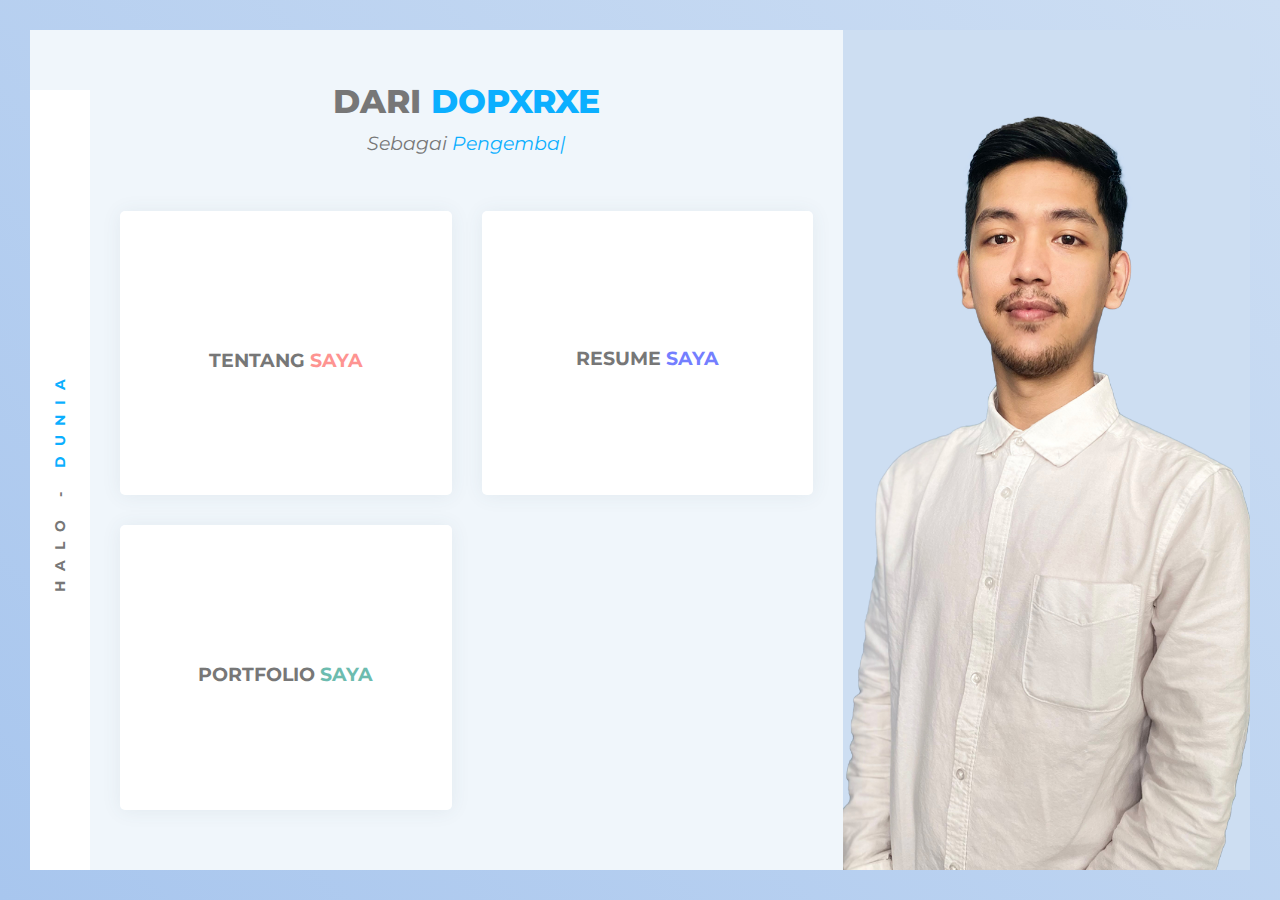
==== commit 42e7ae2d: "Update Portofolio" ====
--- a/index.html
+++ b/index.html
@@ -219,7 +219,7 @@
                                                         <i class="fas fa-angle-double-right"></i><span>Telepon</span>
                                                     </span>
                                                     <span class="dash">-</span>
-                                                    <span class="value">+62 818 1810 ****</span>
+                                                    <span class="value">+62 818 941 810</span>
                                                 </li>
                                                 <!-- Single Content On Profile Ends -->
                                                 <!-- Single Content On Profile Starts -->
@@ -229,7 +229,7 @@
                                                     </span>
                                                     <span class="dash">-</span>
                                                     <span class="value"><a
-                                                            href="mailto: dopxrxe@icloud.com">dopxrxe@icloud.com</a></span>
+                                                            href="mailto: dopxrxe@icloud.com">diraoktaprindana.job@gmail.com</a></span>
                                                 </li>
                                                 <!-- Single Content On Profile Ends -->
                                                 <!-- Single Content On Profile Starts -->
@@ -327,16 +327,16 @@
                                             <ul>
                                                 <li class="service-number">
                                                     <span class="first-word">Pekerjaan</span>
-                                                    <span class="second-word">01</span>
+                                                    <span class="second-word">Utama</span>
                                                 </li>
                                                 <li>
                                                     <ul>
                                                         <li class="service-name">
-                                                            <i class="fas fa-angle-double-right"></i><span>Desain
-                                                                Website</span>
-                                                        </li>
-                                                        <li class="service-body">Sebagai web desainer, saya ingin
-                                                            membuat antarmuka website yang menarik, </li>
+                                                            <i class="fas fa-angle-double-right"></i><span>Full Stack Web Developer</span>
+                                                        </li>
+                                                        <li class="service-body">Mengembangkan website sebagai FrontEnd & BackEnd, dengan bahasa pemrograman
+                                                        <code>HTML</code>, <code>PHP</code>, lalu dengan framework <code>Laravel</code>, <code>Zend Framework</code>,
+                                                        database <code>PostgreSQL</code>,<code>Mysql</code>,<code>Oracle</code>, melalui API Server internal.</li>
                                                     </ul>
                                                 </li>
                                             </ul>
@@ -347,17 +347,15 @@
                                             <ul>
                                                 <li class="service-number">
                                                     <span class="first-word">Pekerjaan</span>
-                                                    <span class="second-word">02</span>
+                                                    <span class="second-word">Tambahan</span>
                                                 </li>
                                                 <li>
                                                     <ul>
                                                         <li class="service-name">
-                                                            <i class="fas fa-angle-double-right"></i><span>Pengembangan
-                                                                Website</span>
-                                                        </li>
-                                                        <li class="service-body">Mengembangkan website agar memberikan
-                                                            pengalaman kepada pengguna yang mengunjungi website
-                                                            tersebut.</li>
+                                                            <i class="fas fa-angle-double-right"></i><span>UI/UX Website Desainer</span>
+                                                        </li>
+                                                        <li class="service-body">Mengembangkan visual website dengan <code>Adobe Experience Design</code>, lalu
+                                                        membuat functional desain (fd), untuk dijadikan landasan programmer dalam mengembangkan wesbsite</li>
                                                     </ul>
                                                 </li>
                                             </ul>
@@ -368,7 +366,7 @@
                                             <ul>
                                                 <li class="service-number">
                                                     <span class="first-word">Pekerjaan</span>
-                                                    <span class="second-word">03</span>
+                                                    <span class="second-word">Tambahan</span>
                                                 </li>
                                                 <li>
                                                     <ul>
@@ -376,8 +374,8 @@
                                                             <i class="fas fa-angle-double-right"></i><span>Desain
                                                                 Grafis</span>
                                                         </li>
-                                                        <li class="service-body">Membuat desain grafis untuk menambah
-                                                            ketertarikan pada website yang saya sedang kembangkan.</li>
+                                                        <li class="service-body">Membuat desain grafis mulai dari logo, banner, spanduk, dan desain yang digunakan untuk
+                                                        kebutuhan website</li>
                                                     </ul>
                                                 </li>
                                             </ul>
@@ -430,8 +428,7 @@
                                         <div class="single-skills-wrapper col-12 col-sm-6">
                                             <ul>
                                                 <li class="skills-heading">
-                                                    <span class="first-word">Web</span>
-                                                    <span class="second-word">Desain</span>
+                                                    <span class="second-word">Front-End & Back-End</span>
                                                 </li>
                                                 <li>
                                                     <ul>
@@ -451,7 +448,7 @@
                                                             <ul>
                                                                 <li class="skill-name">
                                                                     <i
-                                                                        class="fas fa-angle-double-right"></i><span>CSS</span>
+                                                                        class="fas fa-angle-double-right"></i><span>PHP</span>
                                                                 </li>
                                                             </ul>
                                                         </li>
@@ -459,7 +456,34 @@
                                                             <ul>
                                                                 <li class="skill-name">
                                                                     <i
-                                                                        class="fas fa-angle-double-right"></i><span>Bootstrap 4</span>
+                                                                        class="fas fa-angle-double-right"></i><span>SQL</span>
+                                                                </li>
+                                                            </ul>
+                                                        </li>
+                                                        <!-- Single Skill Ends -->
+                                                        <li class="single-skill">
+                                                            <ul>
+                                                                <li class="skill-name">
+                                                                    <i
+                                                                        class="fas fa-angle-double-right"></i><span>Zend Framework</span>
+                                                                </li>
+                                                            </ul>
+                                                        </li>
+                                                        <!-- Single Skill Ends -->
+                                                        <li class="single-skill">
+                                                            <ul>
+                                                                <li class="skill-name">
+                                                                    <i
+                                                                        class="fas fa-angle-double-right"></i><span>Laravel Framework</span>
+                                                                </li>
+                                                            </ul>
+                                                        </li>
+                                                        <!-- Single Skill Ends -->
+                                                        <li class="single-skill">
+                                                            <ul>
+                                                                <li class="skill-name">
+                                                                    <i
+                                                                        class="fas fa-angle-double-right"></i><span>API Tester</span>
                                                                 </li>
                                                             </ul>
                                                         </li>
@@ -474,8 +498,7 @@
                                             <ul>
                                                 <!-- Skills Heading Starts -->
                                                 <li class="skills-heading">
-                                                    <span class="first-word">Web</span>
-                                                    <span class="second-word">pemrograman</span>
+                                                    <span class="second-word">UI & UX Web Design</span>
                                                 </li>
                                                 <!-- Skills Heading Ends -->
                                                 <li>
@@ -484,7 +507,7 @@
                                                         <li class="single-skill">
                                                             <ul>
                                                                 <li class="skill-name">
-                                                                    <i class="fas fa-angle-double-right"></i><span>SQL / XAMPP</span>
+                                                                    <i class="fas fa-angle-double-right"></i><span>FIGMA</span>
                                                                 </li>
                                                             </ul>
                                                         </li>
@@ -493,7 +516,7 @@
                                                         <li class="single-skill">
                                                             <ul>
                                                                 <li class="skill-name">
-                                                                    <i class="fas fa-angle-double-right"></i><span>PHP</span>
+                                                                    <i class="fas fa-angle-double-right"></i><span>Adobe Experience Design</span>
                                                                 </li>
                                                             </ul>
                                                         </li>
@@ -502,7 +525,58 @@
                                                         <li class="single-skill">
                                                             <ul>
                                                                 <li class="skill-name">
+                                                                    <i class="fas fa-angle-double-right"></i><span>CSS</span>
+                                                                </li>
+                                                            </ul>
+                                                        </li>
+                                                        <!-- Single Skill Ends -->
+                                                        <!-- Single Skill Starts -->
+                                                        <li class="single-skill">
+                                                            <ul>
+                                                                <li class="skill-name">
+                                                                    <i class="fas fa-angle-double-right"></i><span>Bootstrap 5</span>
+                                                                </li>
+                                                            </ul>
+                                                        </li>
+                                                        <!-- Single Skill Ends -->
+                                                        <!-- Single Skill Starts -->
+                                                        <li class="single-skill">
+                                                            <ul>
+                                                                <li class="skill-name">
                                                                     <i class="fas fa-angle-double-right"></i><span>Javascript</span>
+                                                                </li>
+                                                            </ul>
+                                                        </li>
+                                                        <!-- Single Skill Ends -->
+                                                        <!-- Single Skill Starts -->
+                                                        <li class="single-skill">
+                                                            <ul>
+                                                                <li class="skill-name">
+                                                                    <i class="fas fa-angle-double-right"></i><span>ScrollMagic</span>
+                                                                </li>
+                                                            </ul>
+                                                        </li>
+                                                        <!-- Single Skill Ends -->
+                                                    </ul>
+                                                </li>
+                                            </ul>
+                                        </div>
+                                        <!-- Single Skills Wrapper Ends -->
+                                        <!-- Single Skills Wrapper Starts -->
+                                        <div class="single-skills-wrapper col-12 col-sm-6">
+                                            <ul>
+                                                <!-- Skills Heading Starts -->
+                                                <li class="skills-heading">
+                                                    <span class="second-word">Desain Grafis</span>
+                                                </li>
+                                                <!-- Skills Heading Ends -->
+                                                <li>
+                                                    <ul>
+                                                        <!-- Single Skill Starts -->
+                                                        <li class="single-skill">
+                                                            <ul>
+                                                                <li class="skill-name">
+                                                                    <i class="fas fa-angle-double-right"></i><span>Adobe Illustrator</span>
                                                                 </li>
                                                             </ul>
                                                         </li>
@@ -518,7 +592,7 @@
                                 <!-- Education Starts -->
                                 <div class="education">
                                     <!-- Education Heading Starts -->
-                                    <h5>Pendidikan</h5>
+                                    <h5>Pendidikan Akademis & Non-Akademis</h5>
                                     <!-- Education Heading Ends -->
                                     <div class="row no-gutters">
                                         <!-- Single Education Starts -->
@@ -526,14 +600,14 @@
                                             <ul>
                                                 <li class="education-when-where">
                                                     <span class="when">2013 - 2017</span>
-                                                    <span class="where">Nusamandiri</span>
+                                                    <span class="where">STMIK Nusamandiri | Sarjana 1 (Satu)</span>
                                                 </li>
                                                 <li>
                                                     <ul>
                                                         <li class="education-name">
                                                             <i class="fas fa-angle-double-right"></i><span>Sistem Informasi</span>
                                                         </li>
-                                                        <li class="education-body">Gelar sarjana satu, di nusamandiri, dengan jurusan sistem informasi, yang
+                                                        <li class="education-body">Gelar sarjana satu, diselesaikan di STMIK Nusamandiri, dengan jurusan sistem informasi, yang
                                                             berfokus pada web programming dan analis.</li>
                                                     </ul>
                                                 </li>
@@ -552,11 +626,33 @@
                                                         <li class="education-name">
                                                             <i class="fas fa-angle-double-right"></i><span>Kursus Master Website</span>
                                                         </li>
-                                                        <li class="education-body">Mengikuti dan lulus dalam kursus master website. 
+                                                        <li class="education-body">Kursus master website. 
                                                             Mempelajari cara membuat desain website, dengan <code>HTML</code>, <code>CSS</code>, <code>Bootstrap</code>.
                                                             Setelah selesai dengan desain web, lanjut ke web pemrogramman dengan <code>PHP5</code>, dipadukan 
                                                             agar lebih responsive dengan <code>Javascript/Jquery</code>,
                                                             dan penyimpanan data seperti phpmyadmin oleh <code>XAMPP</code>.
+                                                        </li>
+                                                    </ul>
+                                                </li>
+                                            </ul>
+                                        </div>
+                                        <!-- Single Education Ends -->
+                                        <!-- Single Education Starts -->
+                                        <div class="single-education col-sm-6 col-12">
+                                            <ul>
+                                                <li class="education-when-where">
+                                                    <span class="when">2021</span>
+                                                    <span class="where">Buildwithangga</span>
+                                                </li>
+                                                <li>
+                                                    <ul>
+                                                        <li class="education-name">
+                                                            <i class="fas fa-angle-double-right"></i><span>Kursus Full Stack Web Developer</span>
+                                                        </li>
+                                                        <li class="education-body">Kursus Full Stack Web Developer, yang mempelajari bagaimana membuat website
+                                                            dari mulai perencanaan <code>User Interface(UI)</code>, dan <code>User Experience(UX)</code> menggunakan
+                                                            <code>FIGMA</code>, lalu mendesain dengan <code>HTML</code>,<code>CSS</code>,<code>BOOTSTRAP</code>, dan di implementasi pada
+                                                            framework <code>LARAVEL</code>, sampai proses deploy final.
                                                         </li>
                                                     </ul>
                                                 </li>
@@ -576,37 +672,17 @@
                                         <div class="single-experience col-sm-6 col-12">
                                             <ul>
                                                 <li class="experience-when-where">
-                                                    <span class="when">2017 - 2018</span>
-                                                    <span class="where">PT. Internux &#40;BOLT&#41;</span>
-                                                </li>
-                                                <li>
-                                                    <ul>
-                                                        <li class="experience-name">
-                                                            <i class="fas fa-angle-double-right"></i><span>Marketing Front-End</span>
-                                                        </li>
-                                                        <li class="experience-body">Bekerja sebagai marketing yang menggunakan aplikasi CRM pada perusahaan tersebut.
-                                                            untuk proses transaksi jual beli yang langsung berhubungan dengan pelanggan.
-                                                        </li>
-                                                    </ul>
-                                                </li>
-                                            </ul>
-                                        </div>
-                                        <!-- Single Experience Ends -->
-                                        <!-- Single Experience Starts -->
-                                        <div class="single-experience col-sm-6 col-12">
-                                            <ul>
-                                                <li class="experience-when-where">
-                                                    <span class="when">2018 - 2020</span>
-                                                    <span class="where">PT.Dirgantara Indonesia</span>
+                                                    <span class="when">2017 - Current</span>
+                                                    <span class="where">PT Dirgantara Indonesia</span>
                                                 </li>
                                                 <li>
                                                     <ul>
                                                         <li class="experience-name">
                                                             <i class="fas fa-angle-double-right"></i><span>Pengembang Aplikasi Perusahaan</span>
                                                         </li>
-                                                        <li class="experience-body">Mendapatkan tempat sebagai staff di divisi IT Center, dengan job desk
-                                                            pengembangan berbasis website yang ada diperusahaan, dan sebagian mendapatkan tugas untuk desain grafis seperti
-                                                            <code>Adobe Illustrator</code> &amp; <code>After Effect</code>.
+                                                        <li class="experience-body">
+                                                            Sebagai Staff Divisi IT Center, bertugas mengembangkan website internal sebagai <code>FrontEnd</code>, <code>BackEnd</code>, lalu
+                                                            mendapatkan job tambahan seperti desain grafis.
                                                         </li>
                                                     </ul>
                                                 </li>
@@ -976,4 +1052,4 @@
     <script src="js/main.js"></script>
 </body>
 
-</html>+</html>
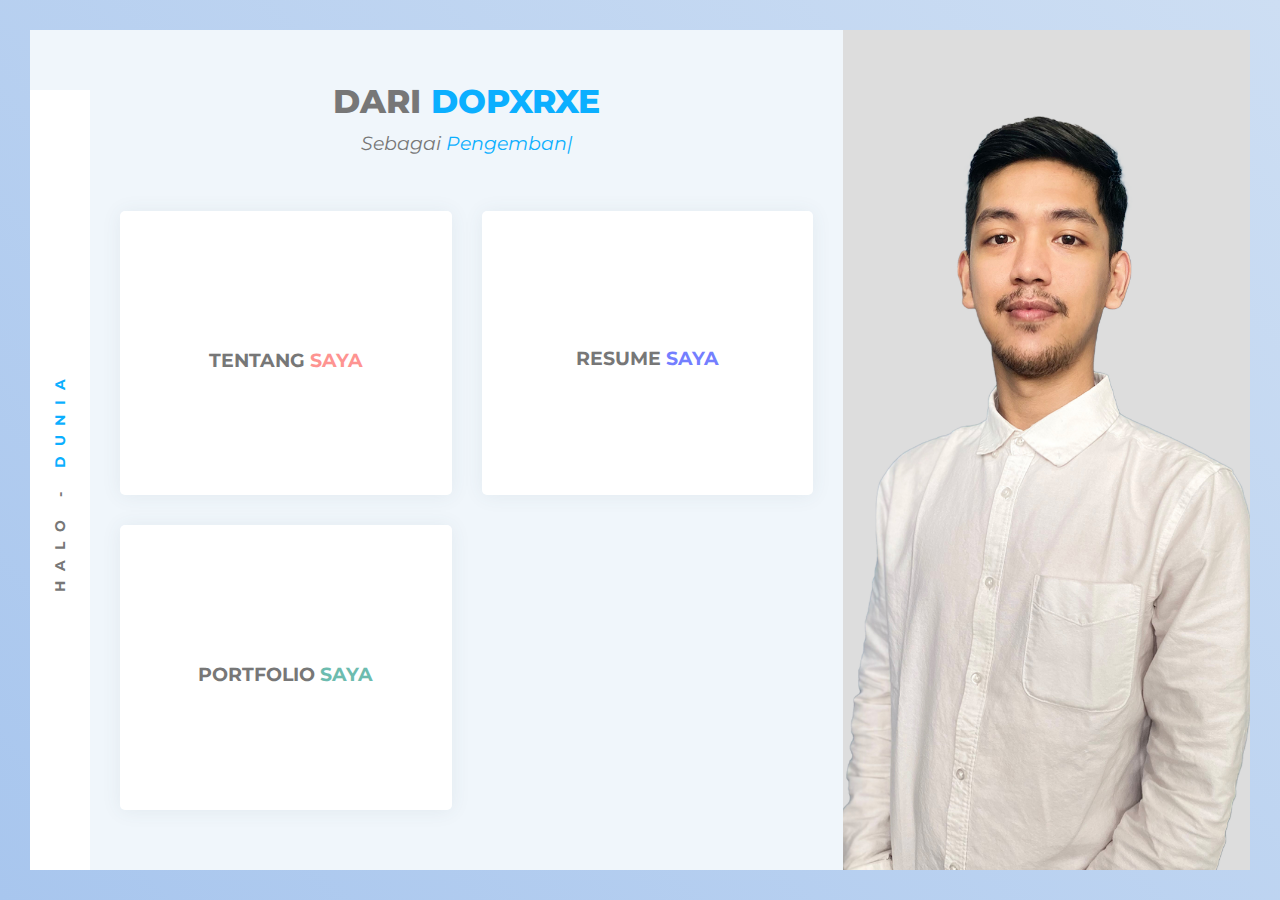
==== commit f0304b91: "Update index.html" ====
--- a/index.html
+++ b/index.html
@@ -436,18 +436,6 @@
                                                             <ul>
                                                                 <li class="skill-name">
                                                                     <i
-                                                                        class="fas fa-angle-double-right"></i><span>HTML</span>
-                                                                </li>
-                                                                <!-- <li class="percentage">70%</li>
-                                                                <li class="progress-wrapper">
-                                                                    <span class="progress"></span>
-                                                                </li> -->
-                                                            </ul>
-                                                        </li>
-                                                        <li class="single-skill">
-                                                            <ul>
-                                                                <li class="skill-name">
-                                                                    <i
                                                                         class="fas fa-angle-double-right"></i><span>PHP</span>
                                                                 </li>
                                                             </ul>
@@ -475,15 +463,6 @@
                                                                 <li class="skill-name">
                                                                     <i
                                                                         class="fas fa-angle-double-right"></i><span>Laravel Framework</span>
-                                                                </li>
-                                                            </ul>
-                                                        </li>
-                                                        <!-- Single Skill Ends -->
-                                                        <li class="single-skill">
-                                                            <ul>
-                                                                <li class="skill-name">
-                                                                    <i
-                                                                        class="fas fa-angle-double-right"></i><span>API Tester</span>
                                                                 </li>
                                                             </ul>
                                                         </li>
@@ -599,7 +578,7 @@
                                         <div class="single-education col-sm-6 col-12">
                                             <ul>
                                                 <li class="education-when-where">
-                                                    <span class="when">2013 - 2017</span>
+                                                    <span class="when">2013 - 2017</span><br>
                                                     <span class="where">STMIK Nusamandiri | Sarjana 1 (Satu)</span>
                                                 </li>
                                                 <li>
@@ -618,7 +597,7 @@
                                         <div class="single-education col-sm-6 col-12">
                                             <ul>
                                                 <li class="education-when-where">
-                                                    <span class="when">2015 - 2017</span>
+                                                    <span class="when">2015 - 2017</span><br>
                                                     <span class="where">Dumetschool</span>
                                                 </li>
                                                 <li>
@@ -628,9 +607,9 @@
                                                         </li>
                                                         <li class="education-body">Kursus master website. 
                                                             Mempelajari cara membuat desain website, dengan <code>HTML</code>, <code>CSS</code>, <code>Bootstrap</code>.
-                                                            Setelah selesai dengan desain web, lanjut ke web pemrogramman dengan <code>PHP5</code>, dipadukan 
+                                                            Setelah selesai dengan desain web, lanjut ke sistem crud dengan <code>PHP</code>, dipadukan 
                                                             agar lebih responsive dengan <code>Javascript/Jquery</code>,
-                                                            dan penyimpanan data seperti phpmyadmin oleh <code>XAMPP</code>.
+                                                            dan penyimpanan data seperti mysql oleh <code>XAMPP</code>.
                                                         </li>
                                                     </ul>
                                                 </li>
@@ -641,7 +620,7 @@
                                         <div class="single-education col-sm-6 col-12">
                                             <ul>
                                                 <li class="education-when-where">
-                                                    <span class="when">2021</span>
+                                                    <span class="when">2021</span><br>
                                                     <span class="where">Buildwithangga</span>
                                                 </li>
                                                 <li>
@@ -672,7 +651,7 @@
                                         <div class="single-experience col-sm-6 col-12">
                                             <ul>
                                                 <li class="experience-when-where">
-                                                    <span class="when">2017 - Current</span>
+                                                    <span class="when">2017 - Current</span><br>
                                                     <span class="where">PT Dirgantara Indonesia</span>
                                                 </li>
                                                 <li>
@@ -704,7 +683,7 @@
                                                 <li class="fun-fact-icon">
                                                     <i class="fas fa-business-time fa-3x"></i>
                                                 </li>
-                                                <li class="fun-fact-value">3+</li>
+                                                <li class="fun-fact-value">6+</li>
                                                 <li class="fun-fact-body">
                                                     <i class="fas fa-angle-double-right"></i><span>Pengalaman Tahun Bekerja</span>
                                                 </li>
@@ -717,7 +696,7 @@
                                                 <li class="fun-fact-icon">
                                                     <i class="fas fa-handshake fa-3x"></i>
                                                 </li>
-                                                <li class="fun-fact-value">13+</li>
+                                                <li class="fun-fact-value">40+</li>
                                                 <li class="fun-fact-body">
                                                     <i class="fas fa-angle-double-right"></i><span>Proyek Terselesaikan</span>
                                                 </li>
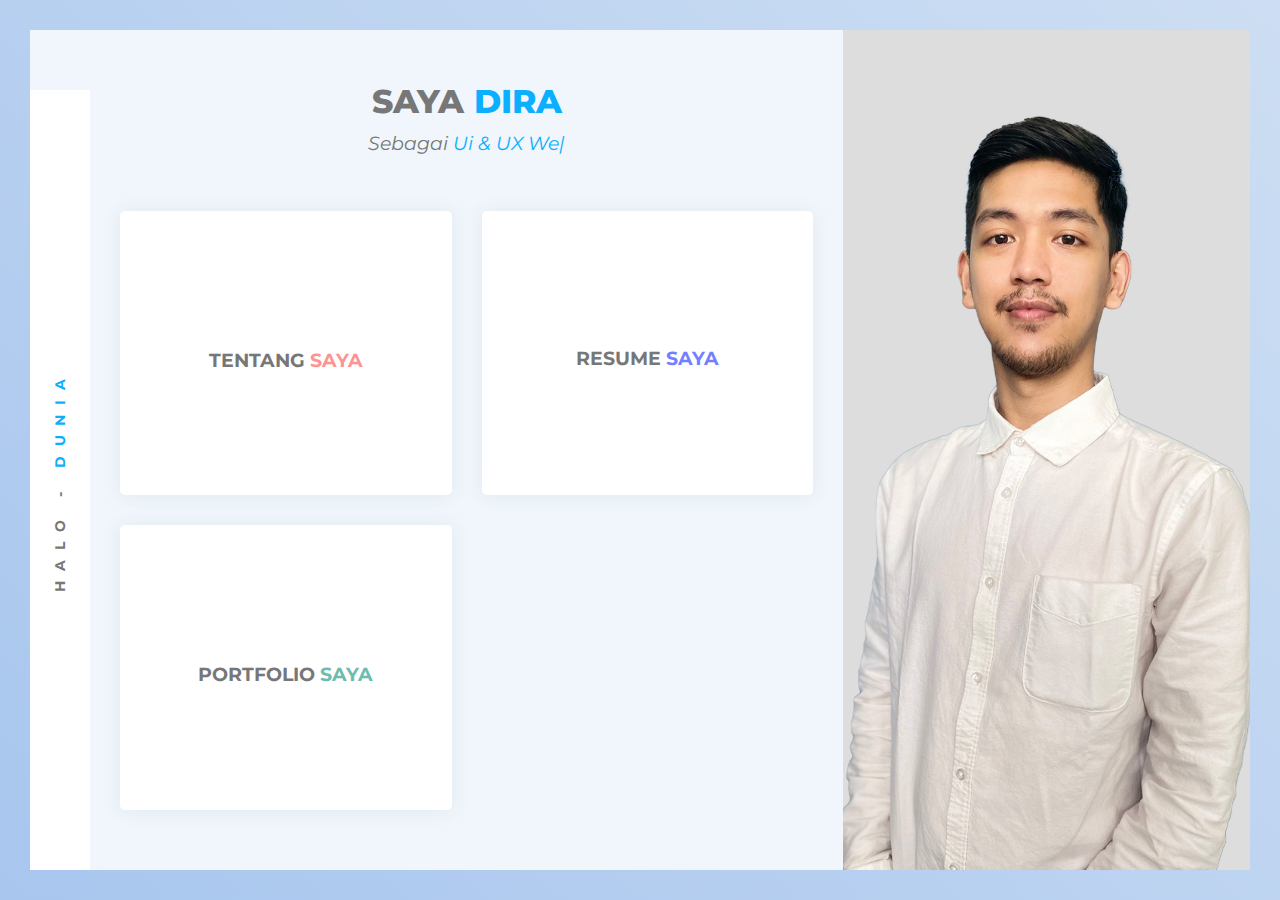
==== commit 4529711d: "Update index.html" ====
--- a/index.html
+++ b/index.html
@@ -58,8 +58,8 @@
                         <div class="inner-content">
                             <!-- Head Content Starts -->
                             <div class="head-content">
-                                <h3>dari <span class="name">dopxrxe</span></h3>
-                                <h5>Sebagai <span class="passion" data-text="Pengembang Ui & UX, Desain Grafis"></span>
+                                <h3>Saya <span class="name">DIRA</span></h3>
+                                <h5>Sebagai <span class="passion" data-text="Ui & UX Web,Front-End Web Developer, Back-End Web Developer, Desain Grafis"></span>
                                 </h5>
                             </div>
                             <!-- Head Content Ends -->
@@ -334,7 +334,7 @@
                                                         <li class="service-name">
                                                             <i class="fas fa-angle-double-right"></i><span>Full Stack Web Developer</span>
                                                         </li>
-                                                        <li class="service-body">Mengembangkan website sebagai FrontEnd & BackEnd, dengan bahasa pemrograman
+                                                        <li class="service-body">Mengembangkan website sebagai Front-End Web Developer & Back-End Web Developer, dengan bahasa pemrograman
                                                         <code>HTML</code>, <code>PHP</code>, lalu dengan framework <code>Laravel</code>, <code>Zend Framework</code>,
                                                         database <code>PostgreSQL</code>,<code>Mysql</code>,<code>Oracle</code>, melalui API Server internal.</li>
                                                     </ul>
@@ -428,7 +428,7 @@
                                         <div class="single-skills-wrapper col-12 col-sm-6">
                                             <ul>
                                                 <li class="skills-heading">
-                                                    <span class="second-word">Front-End & Back-End</span>
+                                                    <span class="second-word">Front-End & Back-End Web Developer</span>
                                                 </li>
                                                 <li>
                                                     <ul>
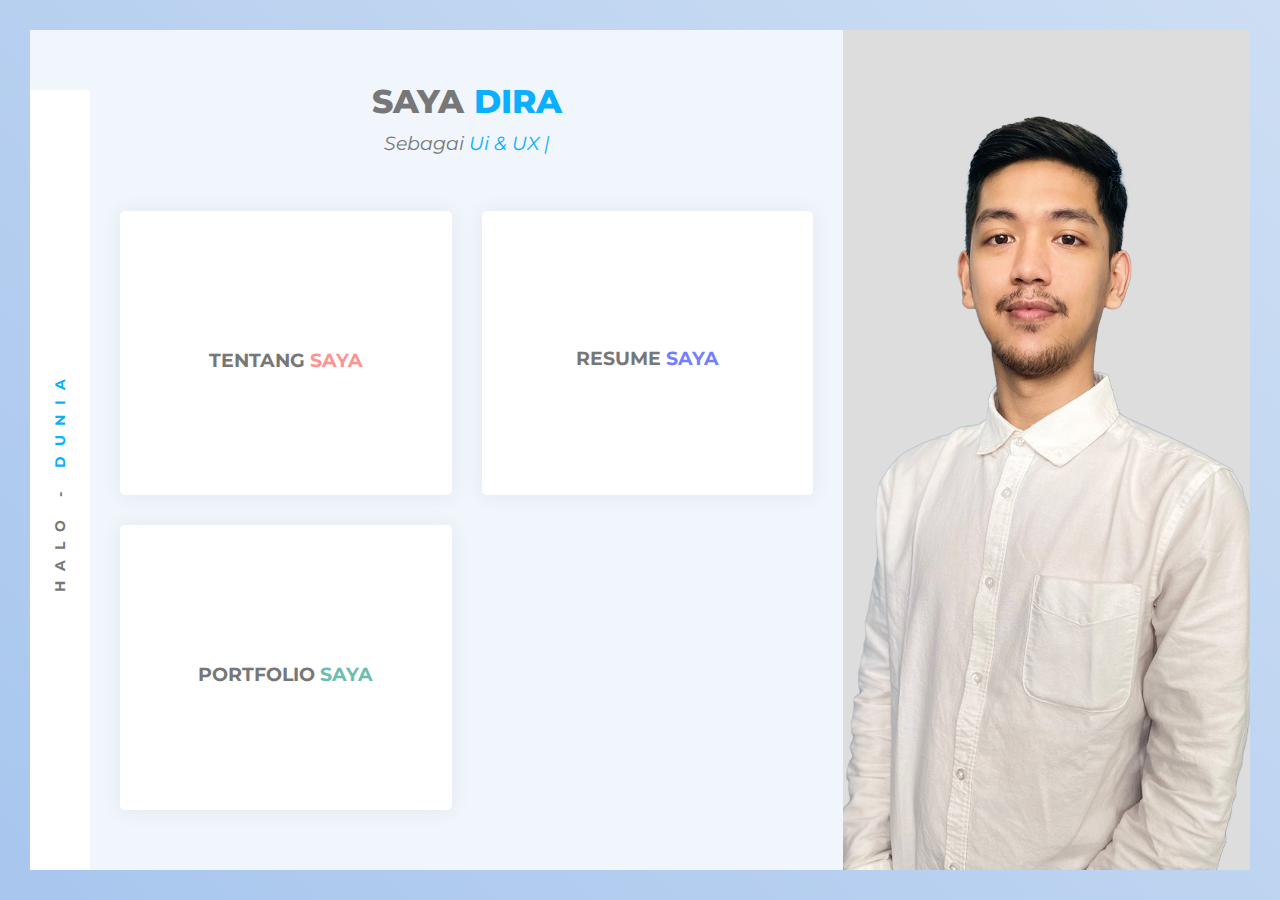
==== commit 6b11d295: "Update index.html" ====
--- a/index.html
+++ b/index.html
@@ -579,12 +579,12 @@
                                             <ul>
                                                 <li class="education-when-where">
                                                     <span class="when">2013 - 2017</span><br>
-                                                    <span class="where">STMIK Nusamandiri | Sarjana 1 (Satu)</span>
+                                                    <span class="where">STMIK Nusamandiri</span>
                                                 </li>
                                                 <li>
                                                     <ul>
                                                         <li class="education-name">
-                                                            <i class="fas fa-angle-double-right"></i><span>Sistem Informasi</span>
+                                                            <i class="fas fa-angle-double-right"></i><span>Sistem Informasi | Sarjana 1 (Satu)</span>
                                                         </li>
                                                         <li class="education-body">Gelar sarjana satu, diselesaikan di STMIK Nusamandiri, dengan jurusan sistem informasi, yang
                                                             berfokus pada web programming dan analis.</li>
